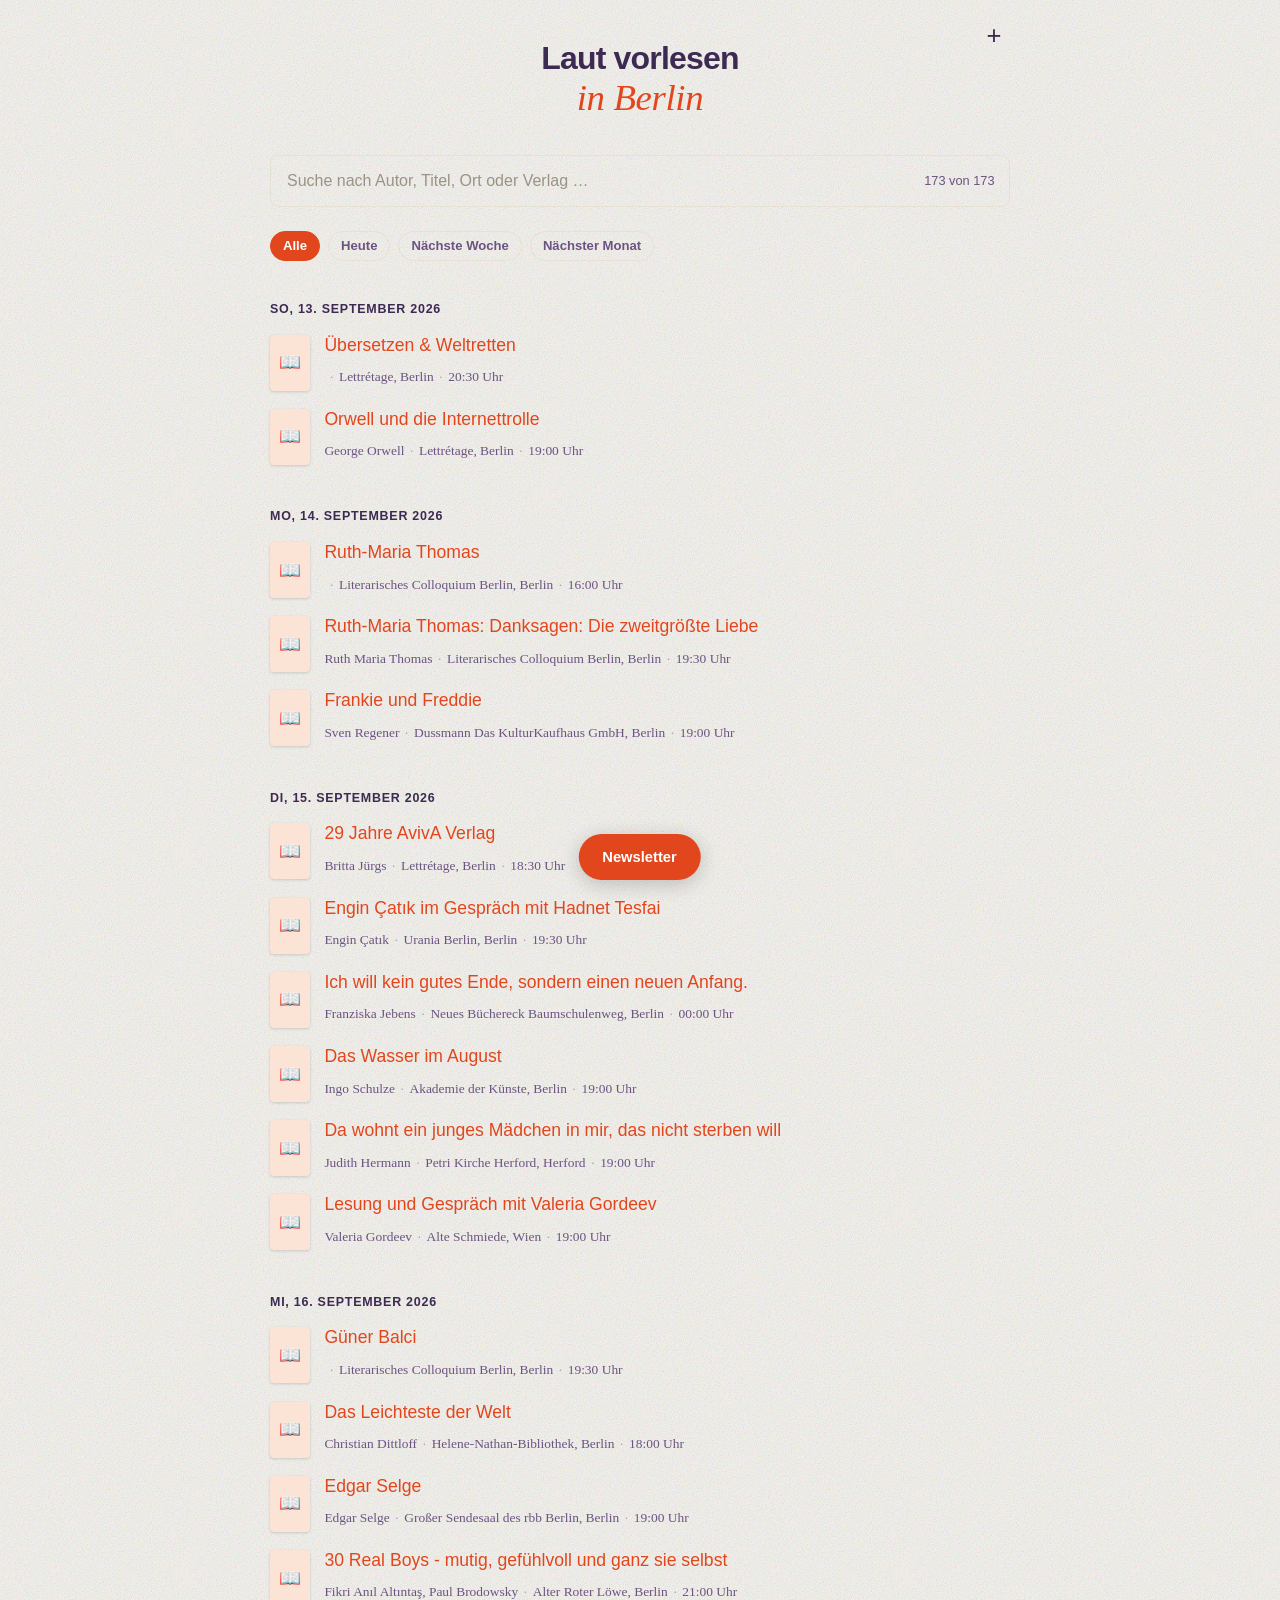
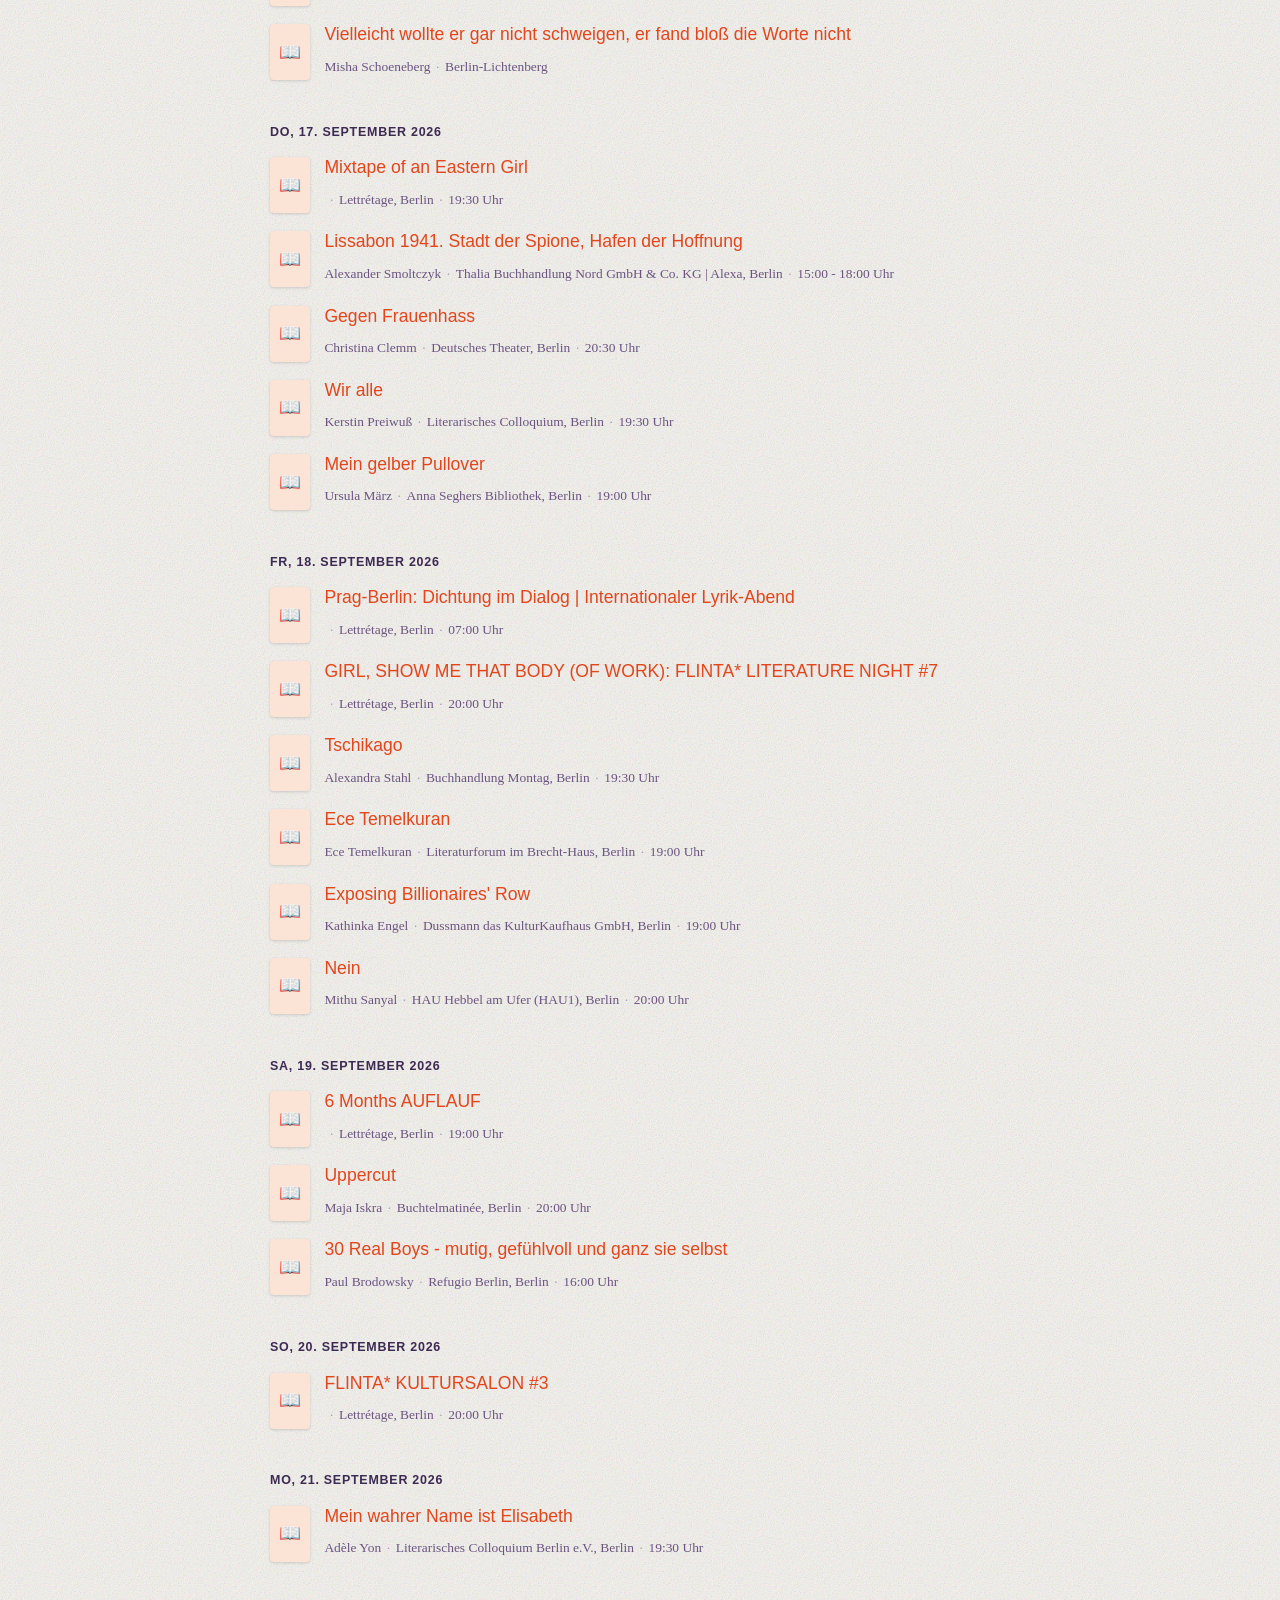
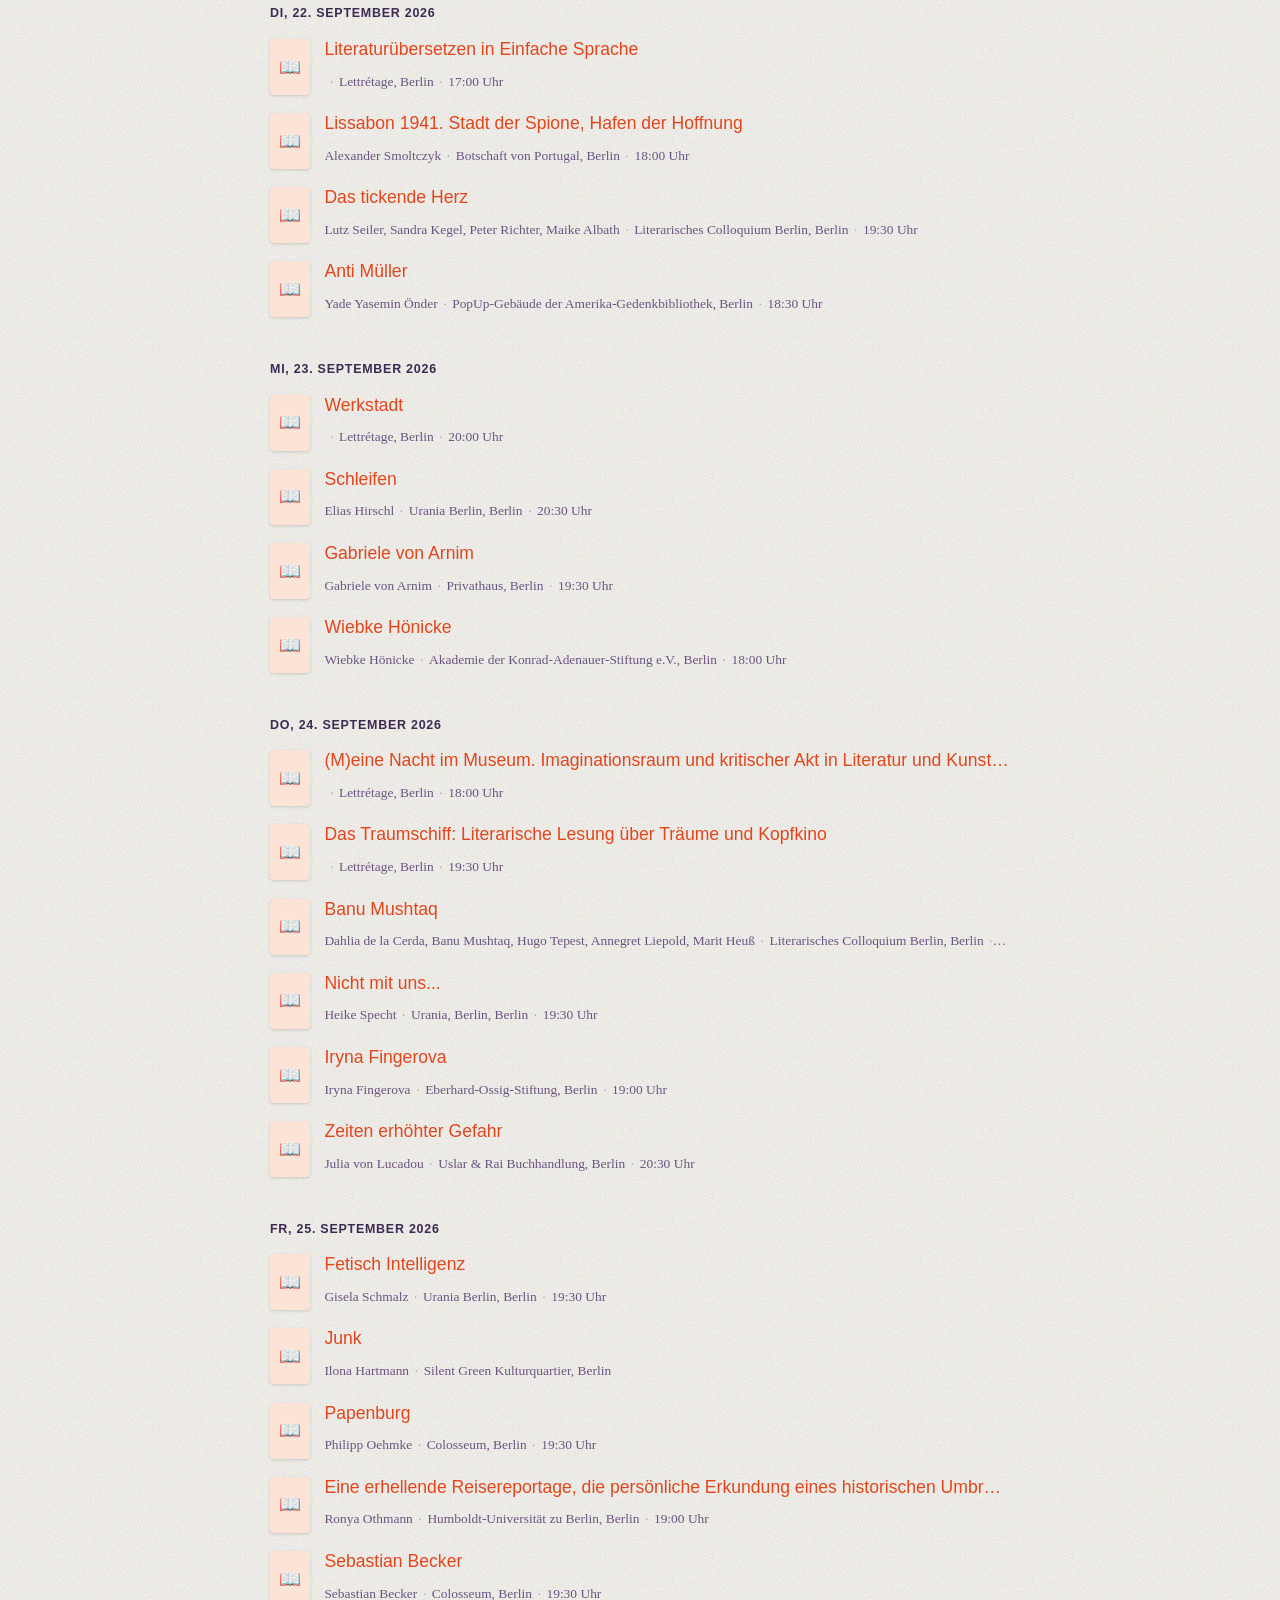
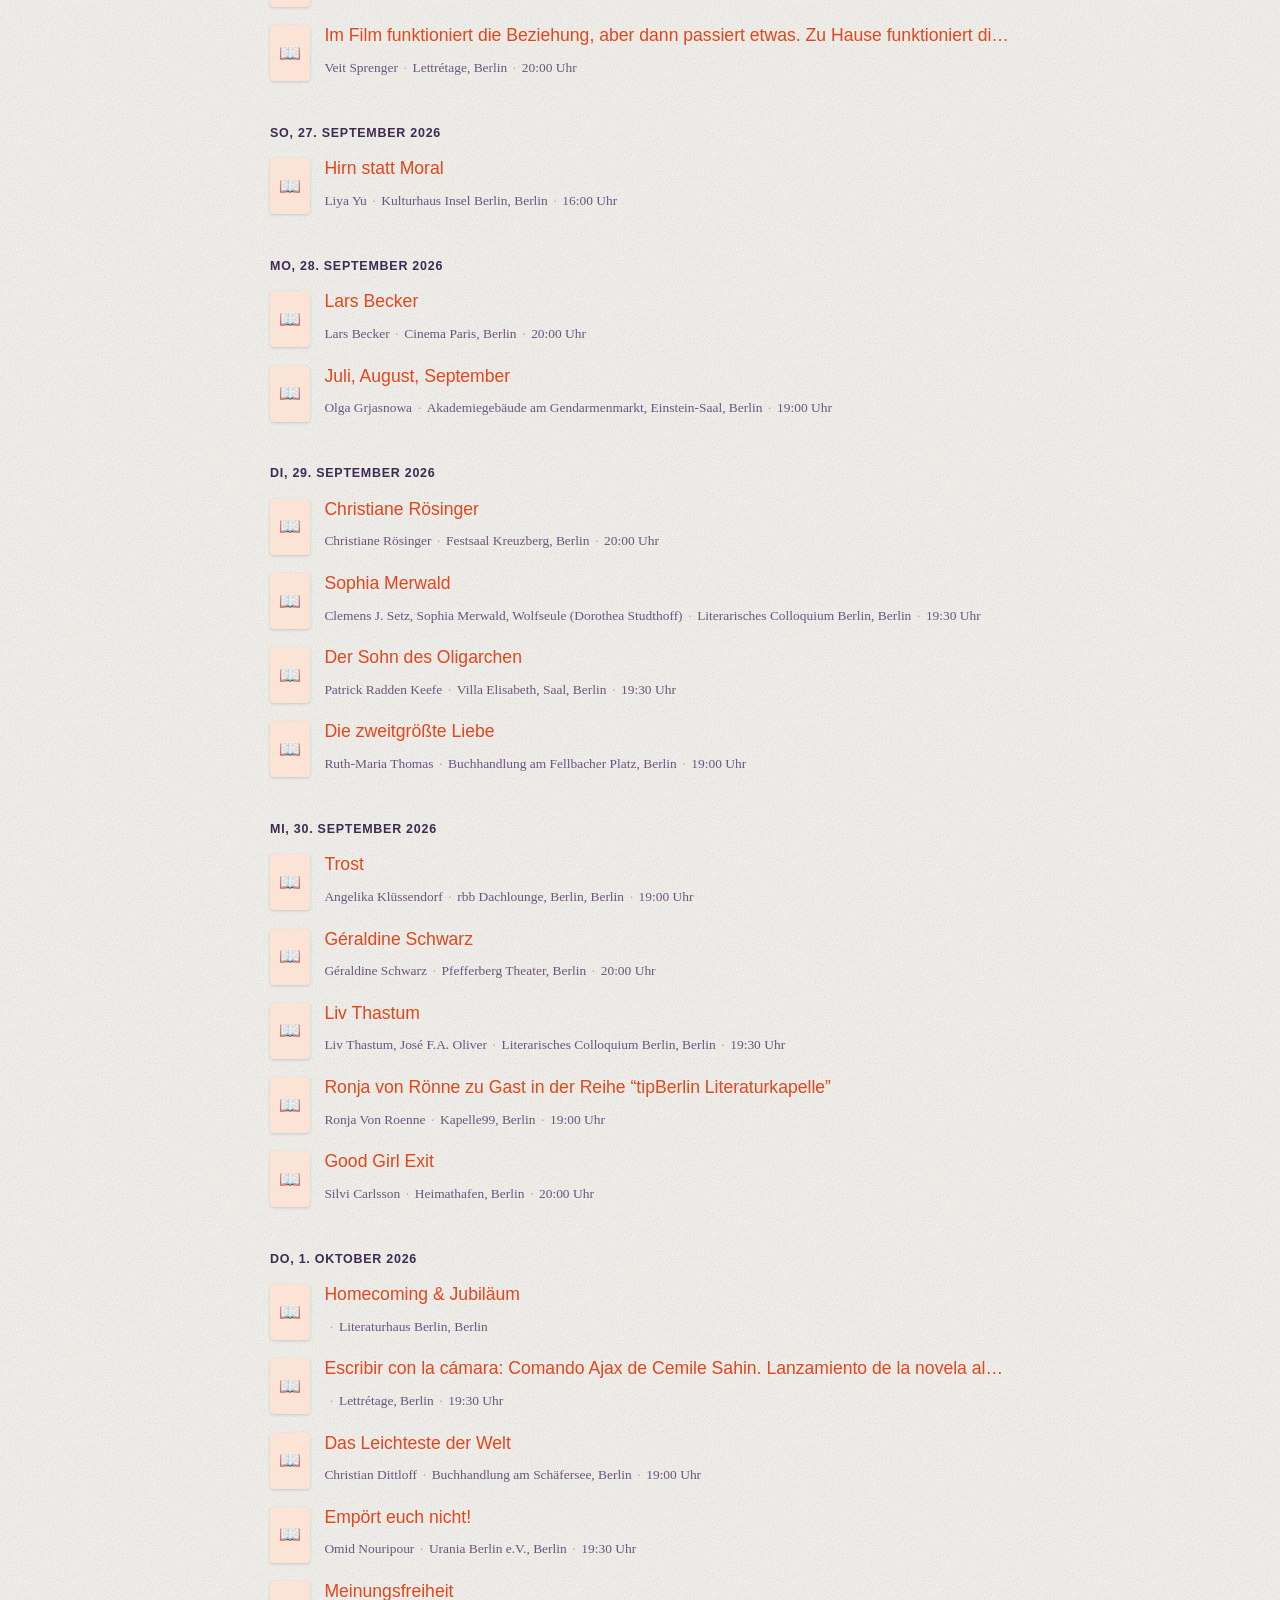
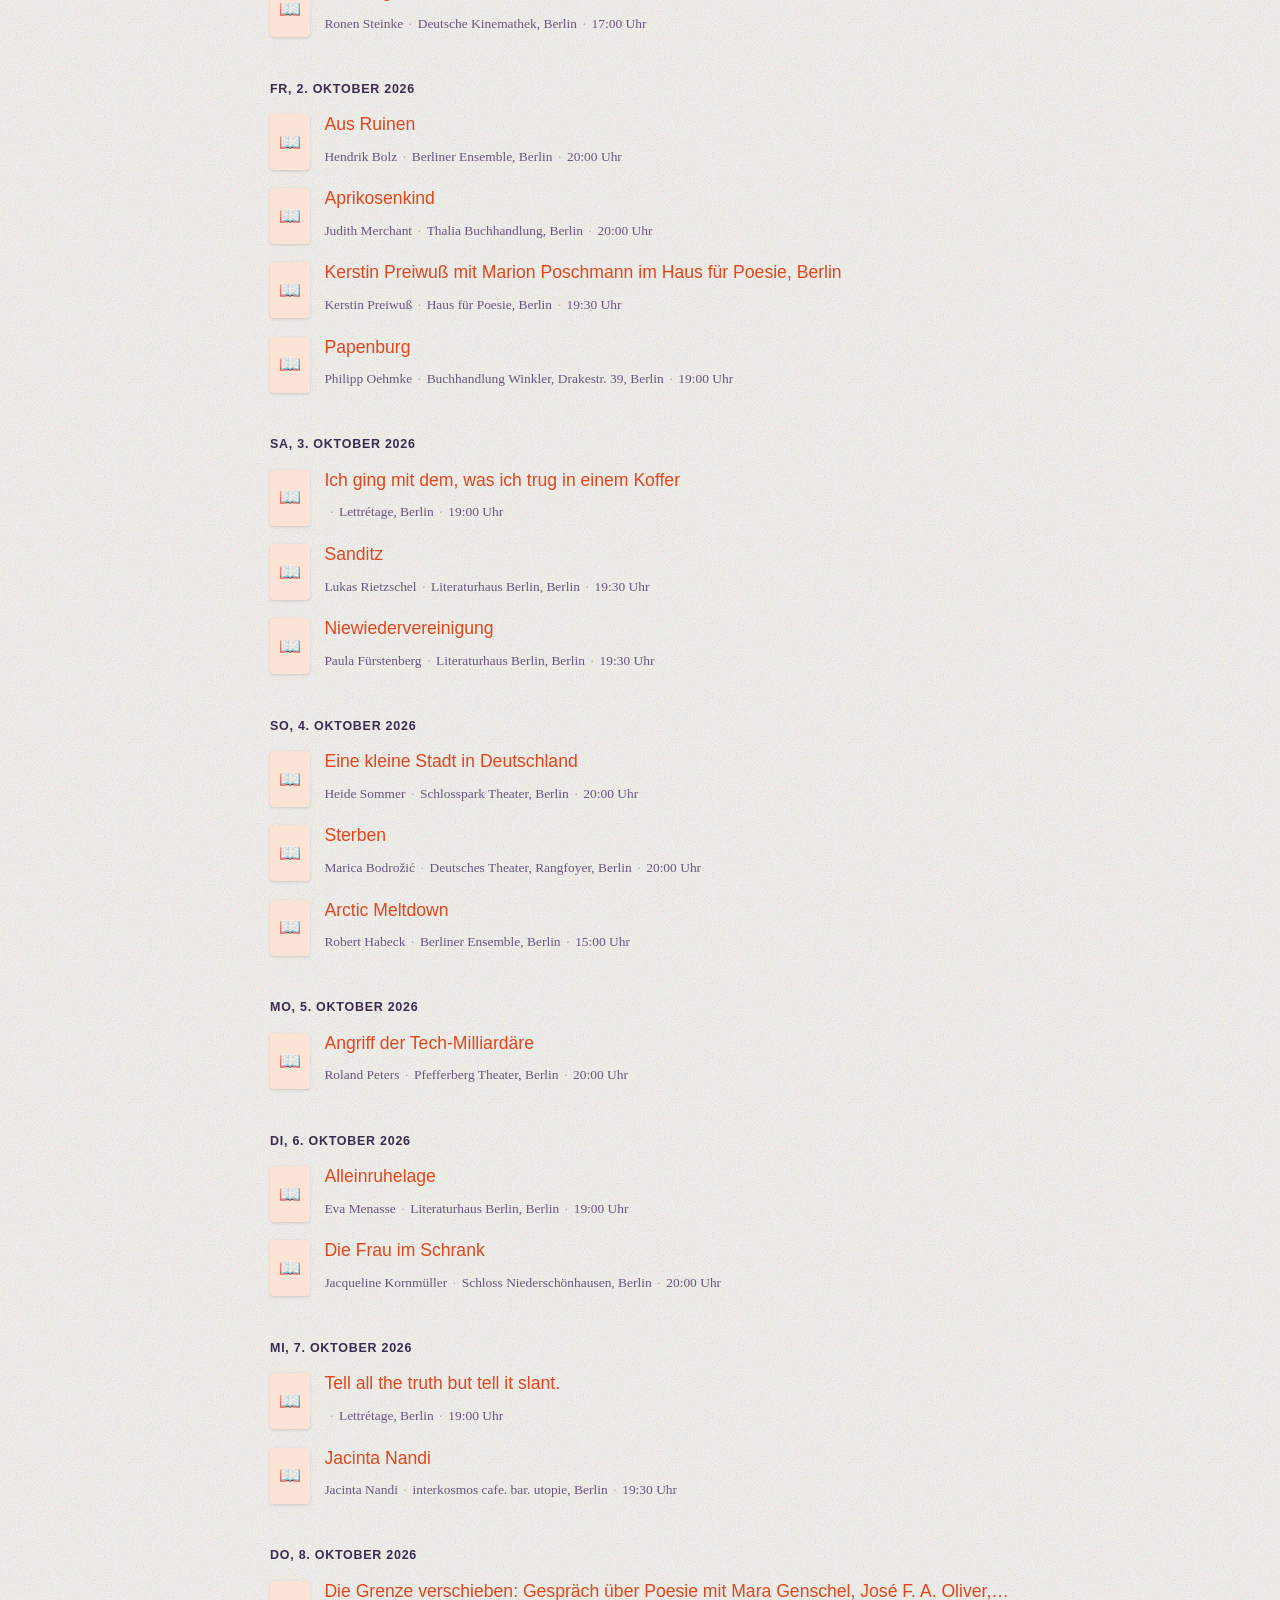
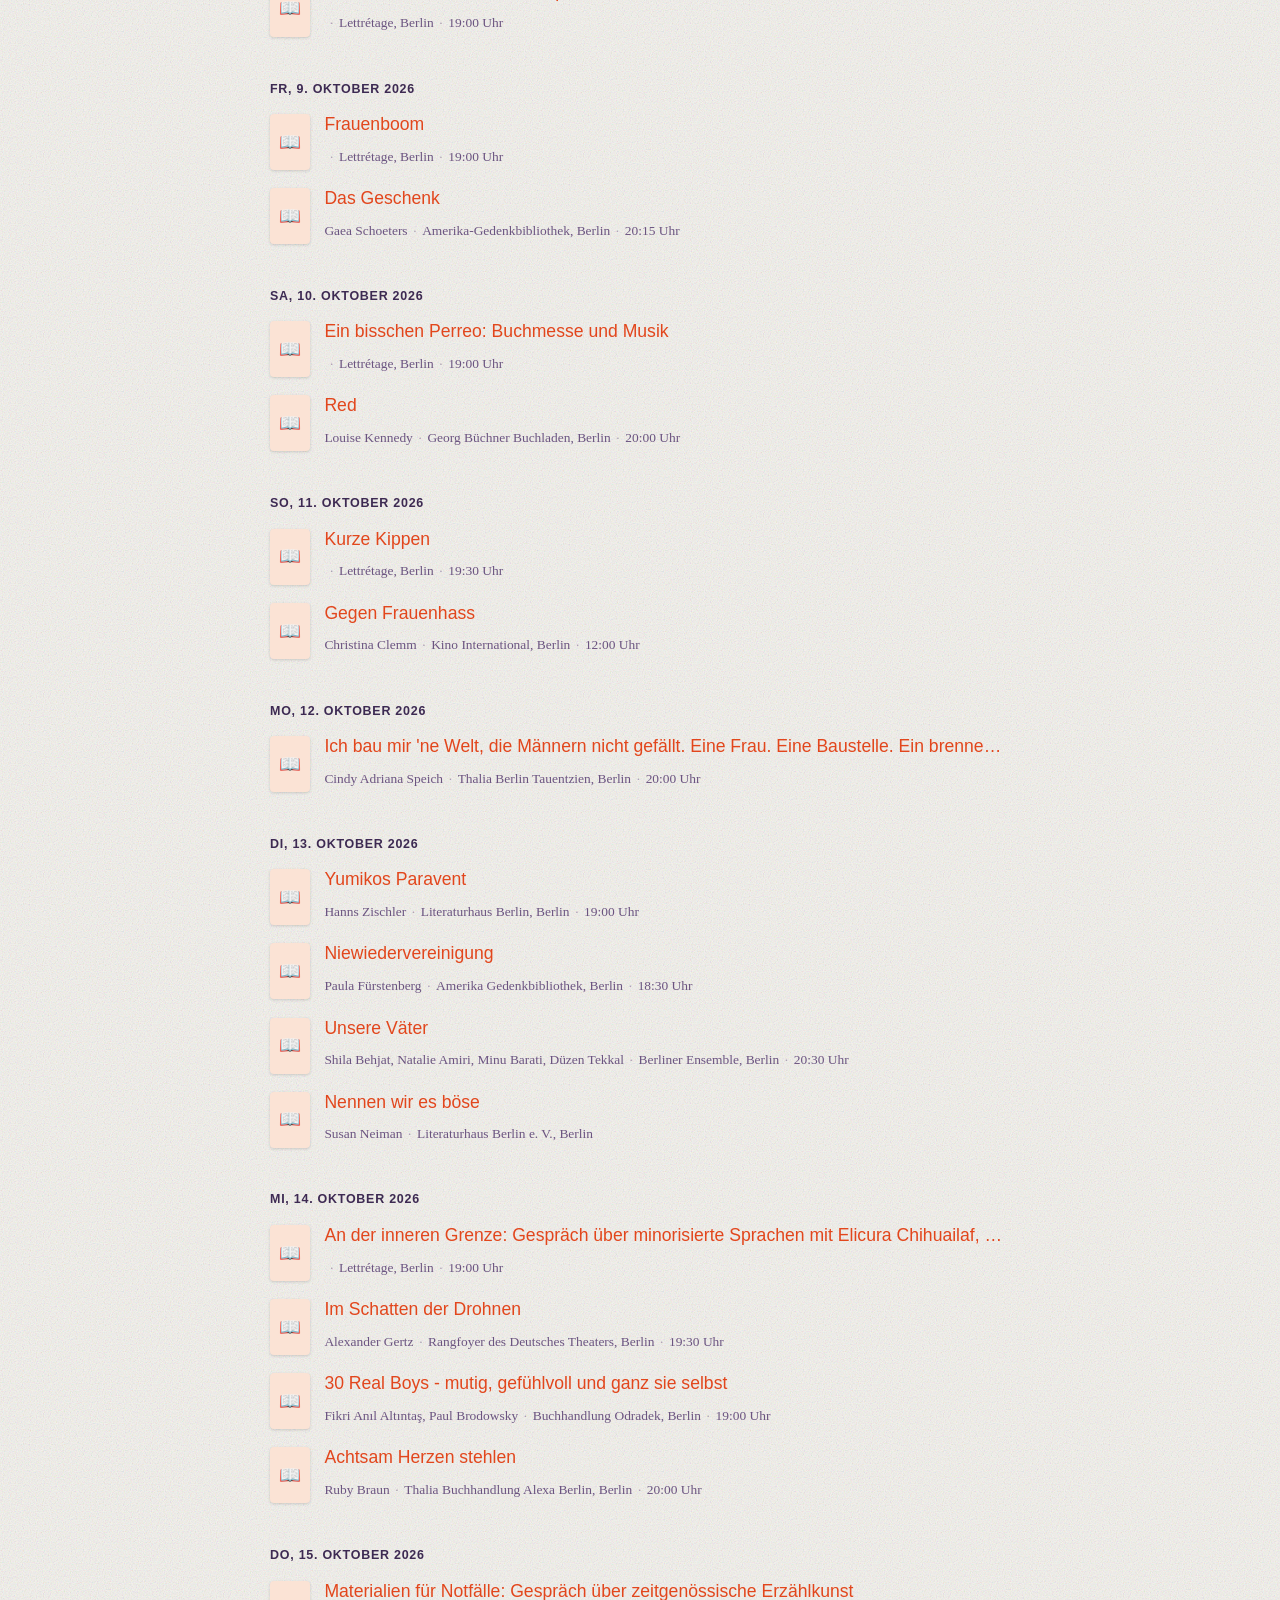
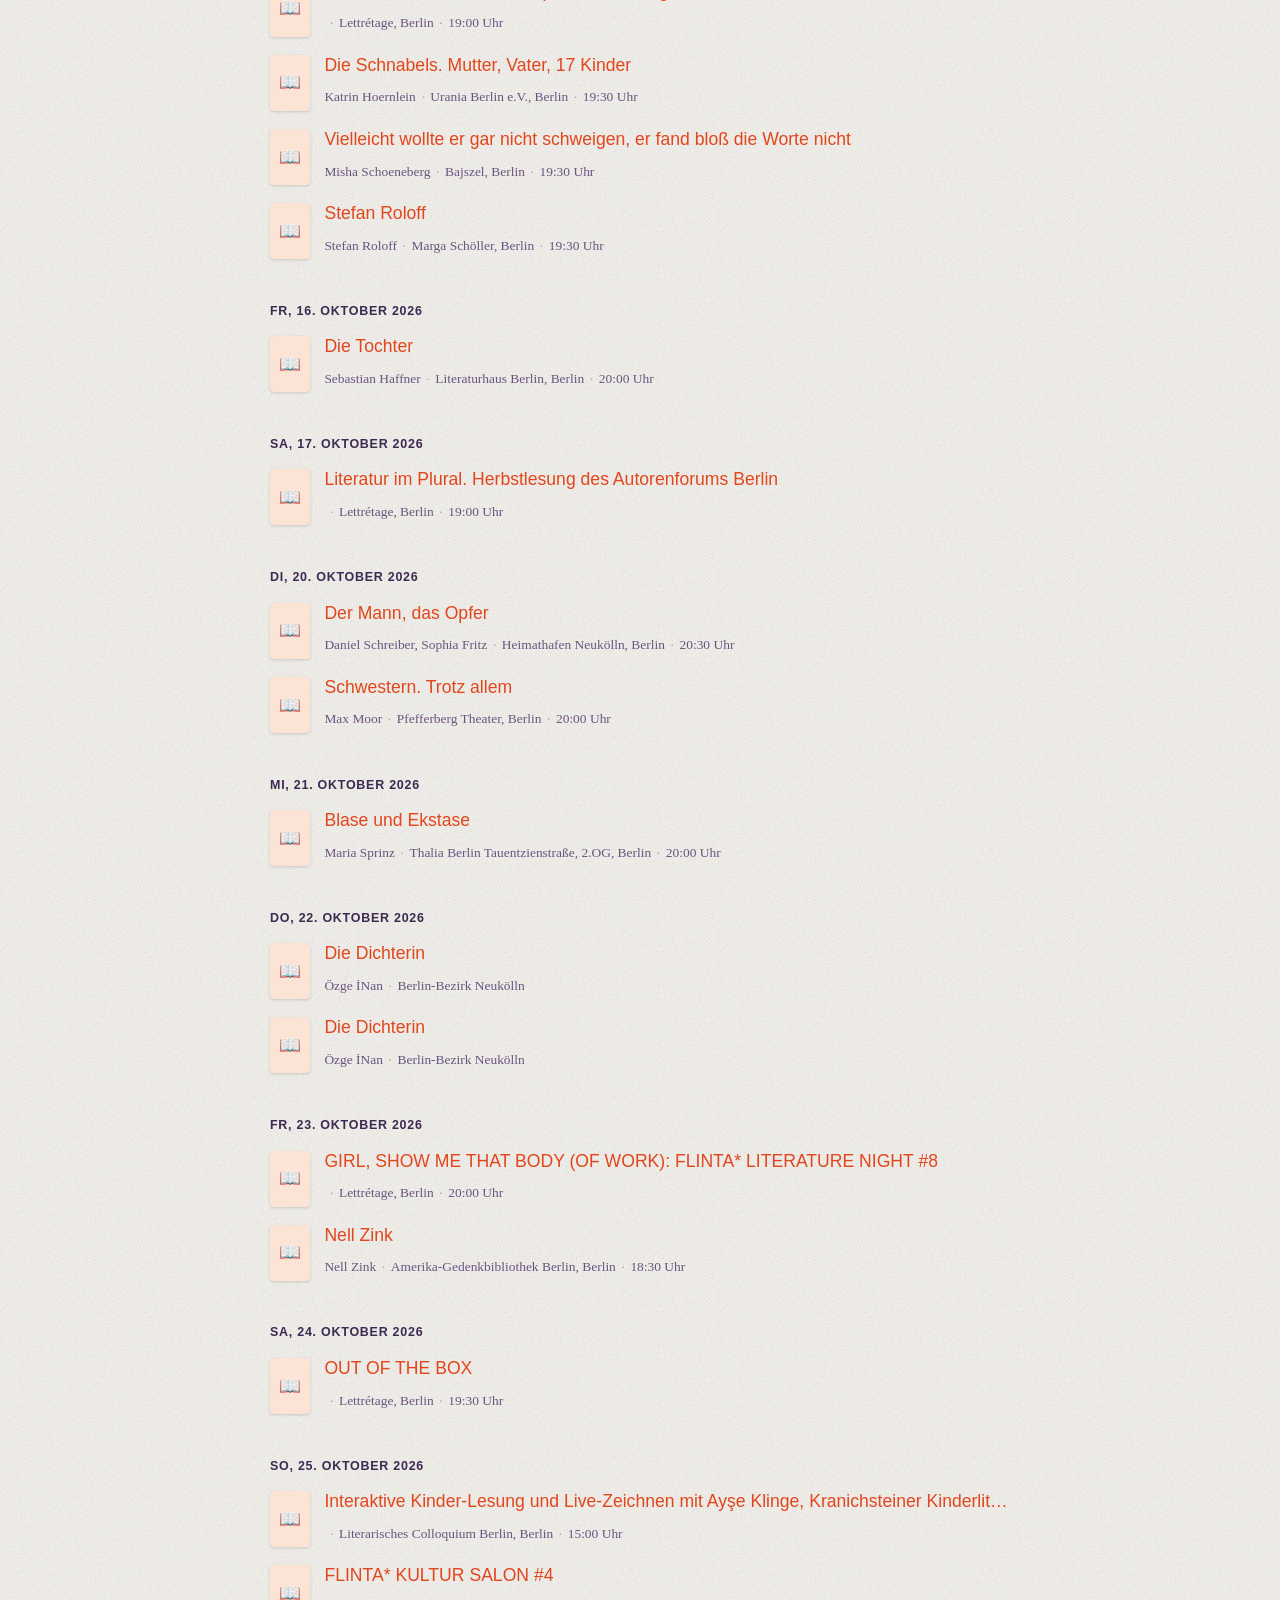
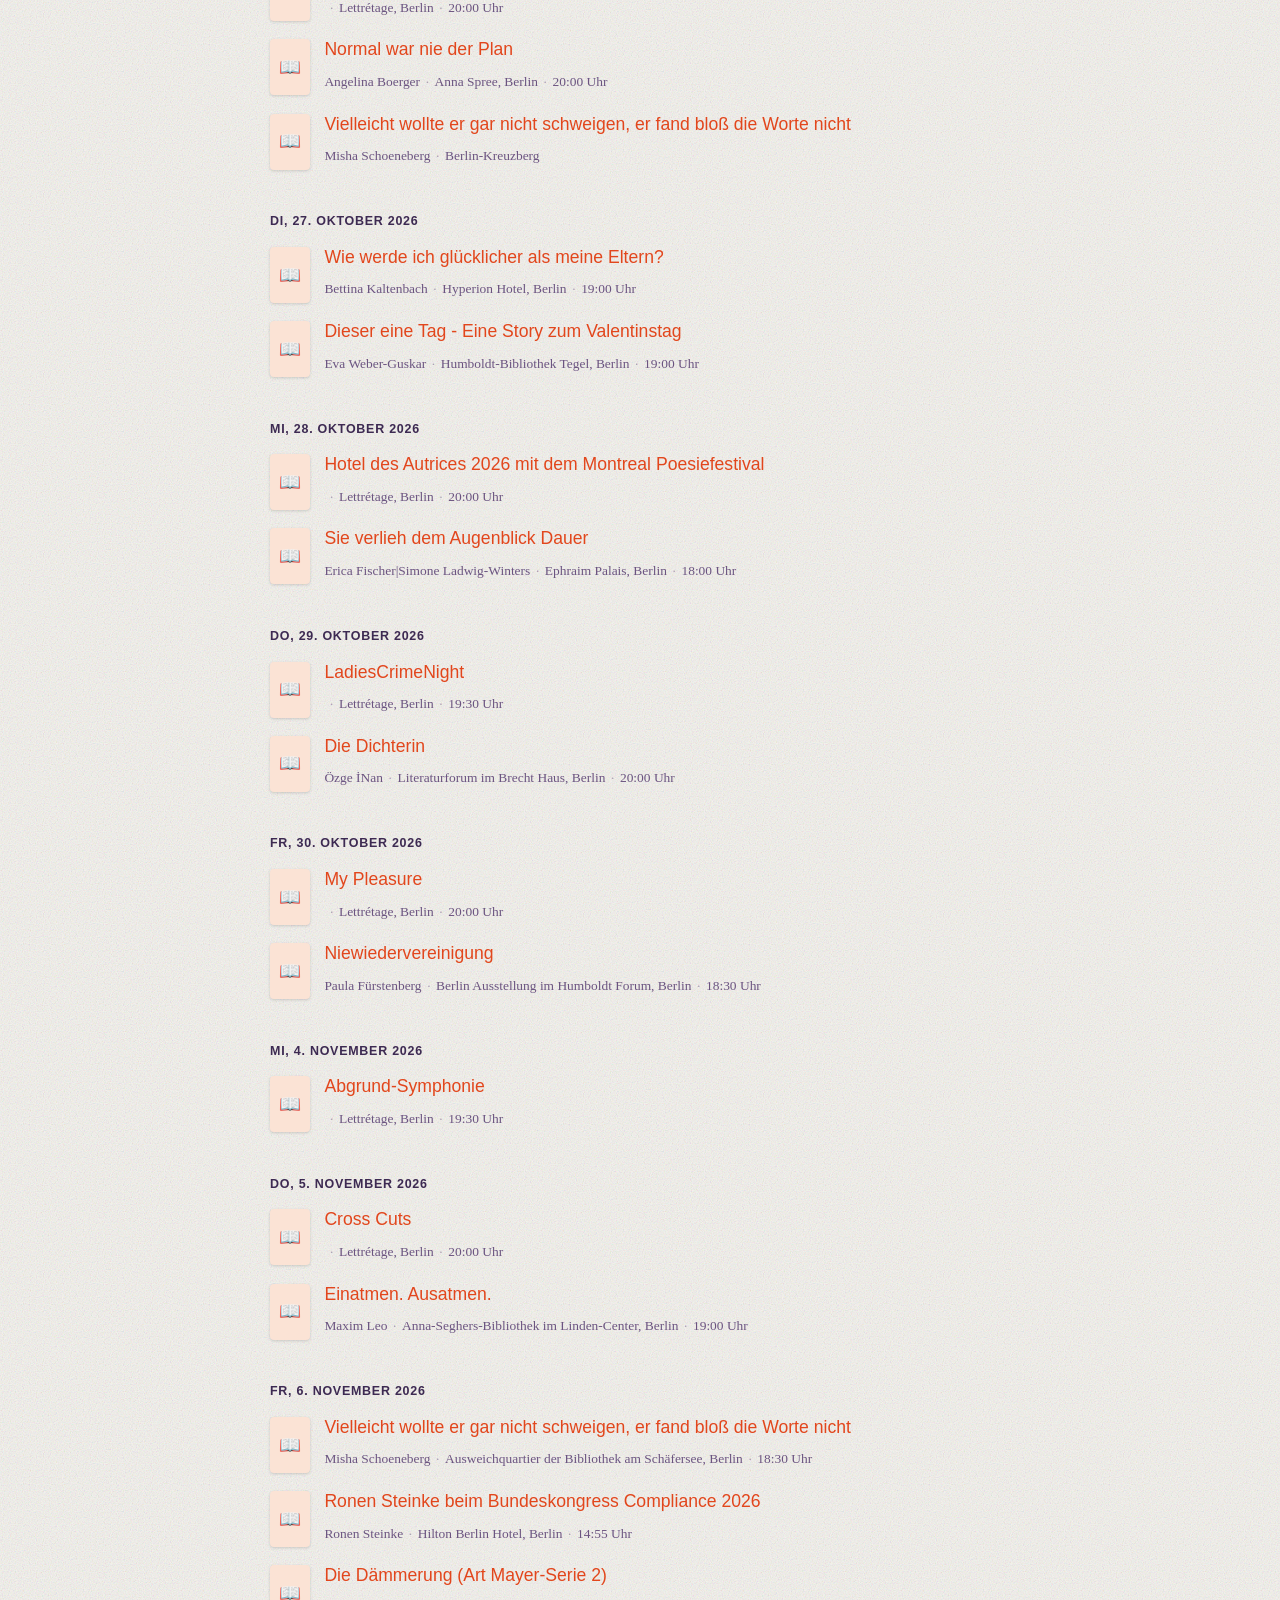
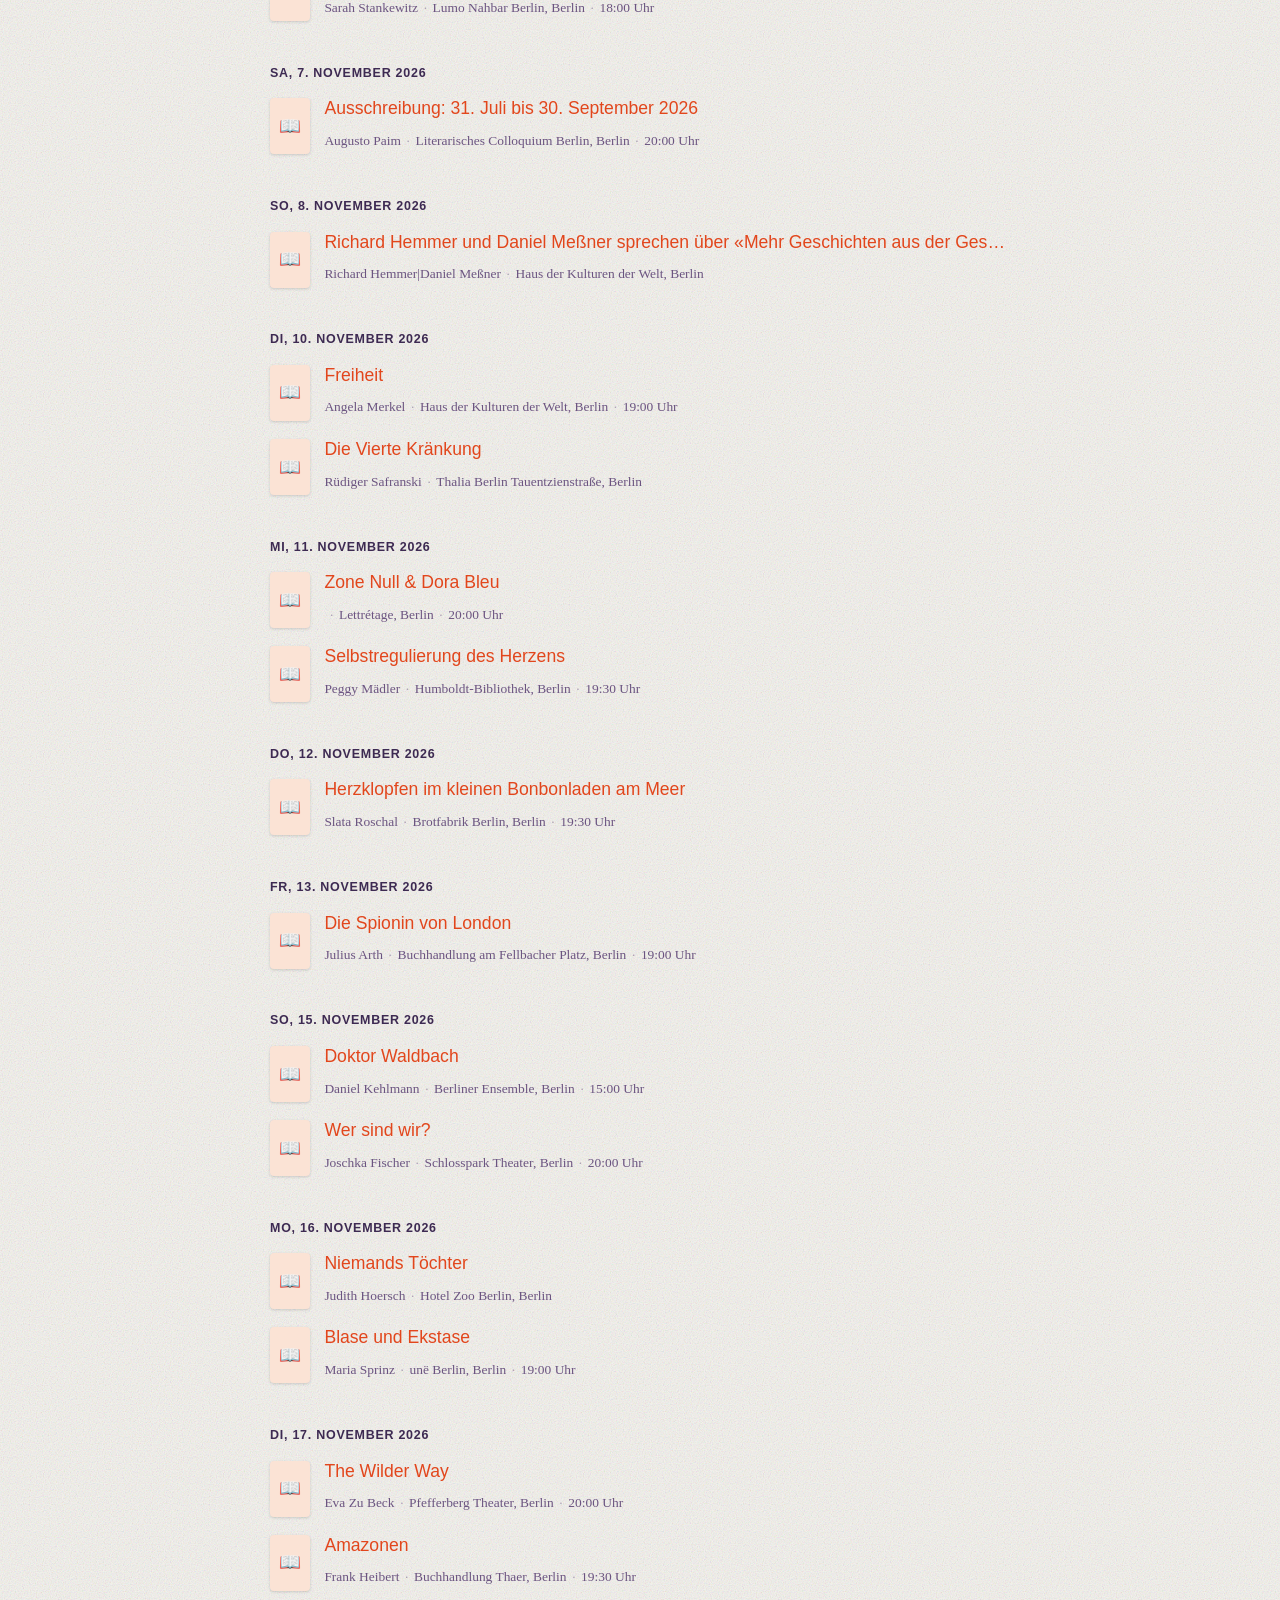
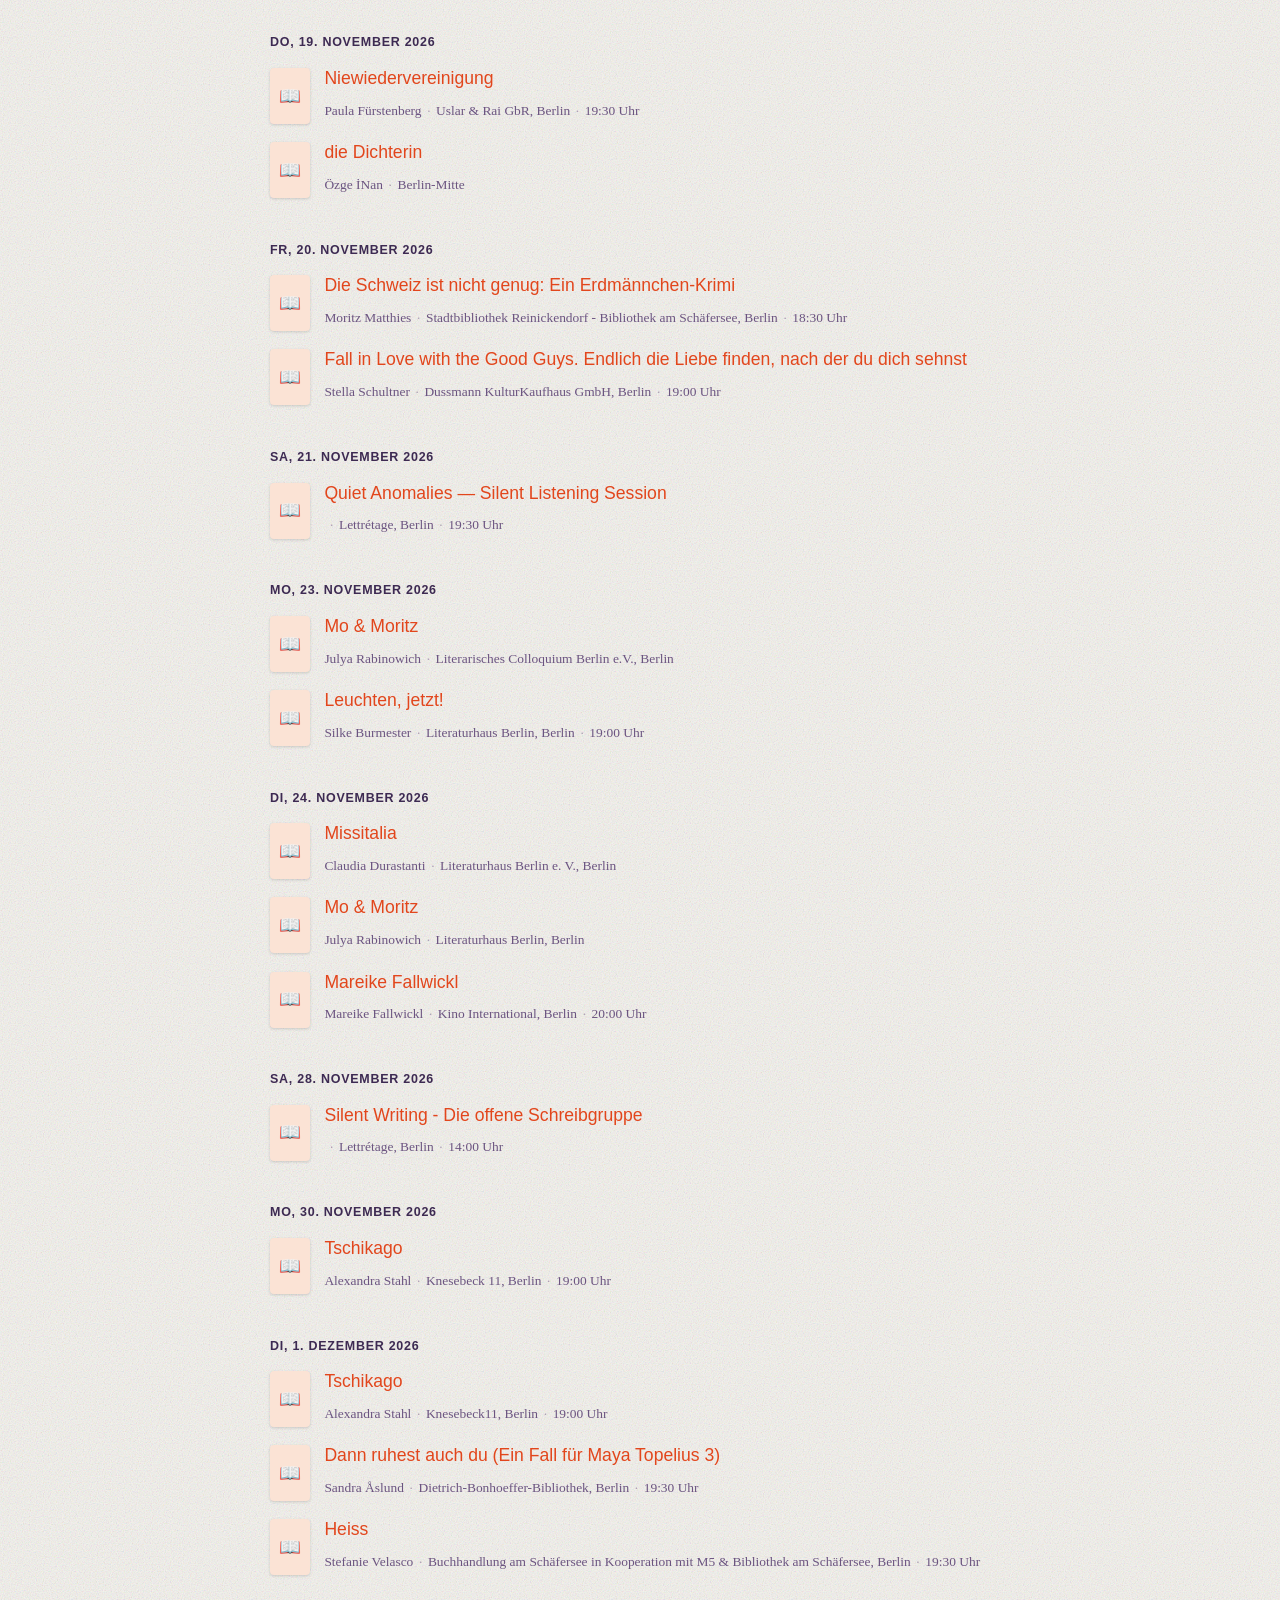
==== web/index.html @ e62b17f5 "Cap the detail view at 800px wide on desktop The full-screen event detail overlay used to stretch ed" ====
<!DOCTYPE html>
<html lang="de">
<head>
<meta charset="UTF-8">
<meta name="viewport" content="width=device-width, initial-scale=1.0">
<title>Lesungen in Berlin</title>
<link rel="stylesheet" href="style.css?v=29">
</head>
<body>
  <header class="site-header">
    <button id="suggest-btn" class="fab-add" title="Lesung vorschlagen" aria-label="Lesung vorschlagen">+</button>
    <h1><span class="title-sans">Laut vorlesen</span><span class="title-serif">in Berlin</span></h1>
  </header>

  <div class="controls-bar" id="controls-bar">
    <div class="search-bar">
      <input type="search" id="search" placeholder="Suche nach Autor, Titel, Ort oder Verlag …" autocomplete="off">
      <span id="result-count" class="result-count"></span>
    </div>
    <nav class="quick-filters" id="quick-filters">
      <a href="?when=all" data-when="all">Alle</a>
      <a href="?when=today" data-when="today">Heute</a>
      <a href="?when=week" data-when="week">Nächste Woche</a>
      <a href="?when=month" data-when="month">Nächster Monat</a>
    </nav>
  </div>

  <main>
    <div id="list" class="event-list"></div>
    <p id="empty-state" class="empty-state" hidden>Keine Veranstaltungen gefunden.</p>
  </main>

  <div id="overlay" class="overlay detail-overlay" hidden>
    <div class="detail-panel" role="dialog" aria-modal="true">
      <button id="close-detail" class="back-btn" aria-label="Zurück">←</button>
      <button id="share-detail" class="share-btn" aria-label="Teilen" title="Teilen">
        <svg viewBox="0 0 24 24" width="20" height="20" fill="none" stroke="currentColor" stroke-width="2" stroke-linecap="round" stroke-linejoin="round">
          <path d="M12 3v13" />
          <path d="M7 8l5-5 5 5" />
          <path d="M5 13v6a2 2 0 0 0 2 2h10a2 2 0 0 0 2-2v-6" />
        </svg>
      </button>
      <span id="share-feedback" class="share-feedback" role="status" aria-live="polite" hidden></span>
      <div id="detail-content"></div>
    </div>
  </div>

  <div id="suggest-overlay" class="overlay" hidden>
    <div class="detail-panel" role="dialog" aria-modal="true">
      <button id="close-suggest" class="close-btn" aria-label="Schließen">&times;</button>
      <h2>Lesung vorschlagen</h2>
      <p class="suggest-intro">
        Fehlt eine Lesung? Trag sie hier ein — wir prüfen deinen Vorschlag und
        nehmen ihn dann in die Liste auf. Kein Account nötig.
      </p>
      <form id="suggest-form">
        <label>Autor *<input type="text" name="author" required></label>
        <label>Buchtitel *<input type="text" name="book_title" required></label>
        <label>Veranstaltungsort *<input type="text" name="venue" required placeholder="z. B. Buchhandlung XY"></label>
        <label>Adresse<input type="text" name="address" placeholder="Straße, PLZ Berlin"></label>
        <div class="suggest-form-row">
          <label>Datum *<input type="date" name="date" required></label>
          <label>Uhrzeit<input type="time" name="time"></label>
        </div>
        <label>Link zur Veranstaltung<input type="url" name="url" placeholder="https://…"></label>
        <label>Anmerkungen<textarea name="notes" rows="3" placeholder="Verlag, Quelle, sonstige Hinweise …"></textarea></label>
        <button type="submit" class="detail-link suggest-submit">Vorschlag absenden →</button>
        <p id="suggest-status" class="suggest-status" hidden></p>
      </form>
    </div>
  </div>

  <!-- Floating pill that morphs in place into a small email-input tile,
       instead of opening a full modal like the suggest/detail overlays. -->
  <div class="newsletter-widget" id="newsletter-widget">
    <button type="button" id="newsletter-toggle" class="newsletter-toggle">Newsletter</button>
    <form id="newsletter-form" class="newsletter-form" hidden>
      <input type="hidden" name="_subject" value="Newsletter-Anmeldung">
      <input type="email" name="email" id="newsletter-email" class="newsletter-email" required placeholder="E-Mail-Adresse">
      <button type="submit" class="newsletter-submit" aria-label="Abonnieren">→</button>
      <button type="button" id="newsletter-close" class="newsletter-close" aria-label="Schließen">&times;</button>
    </form>
  </div>

  <script src="app.js?v=29"></script>
</body>
</html>
---- web/style.css ----
:root {
  --bg: #f6f4ef;
  --card-bg: #ffffff;
  --ink: #3d2a52;
  --ink-soft: #6b5480;
  --accent: #e2461c;
  --accent-dark: #b23414;
  --accent-soft: #fbe3d5;
  --border: #e7e0d4;
  --radius: 10px;
  --font-serif: "Iowan Old Style", Georgia, "Times New Roman", serif;
  --font-sans: -apple-system, BlinkMacSystemFont, "Segoe UI", Helvetica, Arial, sans-serif;
  /* Subtle paper-grain texture, reused wherever a page-level (rather than
     card-level) background is needed, so full-screen views match the body. */
  --grain: url("data:image/svg+xml,%3Csvg xmlns='http://www.w3.org/2000/svg' width='180' height='180'%3E%3Cfilter id='n'%3E%3CfeTurbulence type='fractalNoise' baseFrequency='0.85' numOctaves='2' stitchTiles='stitch'/%3E%3C/filter%3E%3Crect width='100%25' height='100%25' filter='url(%23n)' opacity='0.35'/%3E%3C/svg%3E");
  font-family: var(--font-serif);
}

* { box-sizing: border-box; }

body {
  margin: 0;
  background-color: var(--bg);
  background-image: var(--grain);
  color: var(--ink);
  font-family: var(--font-sans);
  line-height: 1.4;
}

.site-header {
  position: relative;
  padding: 2.5rem 20px 0.5rem;
  max-width: 780px;
  margin: 0 auto;
  text-align: center;
}

/* Sticky search + quick filters: slides out of view while scrolling down
   the list, and slides back in as soon as the user scrolls up even a
   little, without needing to scroll all the way back to the top. */
.controls-bar {
  position: sticky;
  top: 0;
  z-index: 30;
  max-width: 780px;
  margin: 0 auto;
  padding: max(0.5rem, env(safe-area-inset-top)) 20px 0.75rem;
  background-color: var(--bg);
  background-image: var(--grain);
  transition: transform 0.25s ease;
}

.controls-bar.controls-hidden {
  transform: translateY(-100%);
}

.site-header h1 {
  font-family: "Helvetica Neue", Helvetica, Arial, sans-serif;
  font-weight: 600;
  font-size: 2rem;
  margin: 0 0 0.25rem;
  letter-spacing: -0.025em;
  line-height: 1.15;
}

/* Mixed-type lockup, echoing a bold sans-serif statement paired with a
   lighter italic serif flourish underneath -- e.g. site title, "in Berlin". */
.site-header h1 .title-sans {
  display: block;
  font-family: "Helvetica Neue", Helvetica, Arial, sans-serif;
  font-weight: 700;
  color: var(--ink);
}

.site-header h1 .title-serif {
  display: block;
  font-family: var(--font-serif);
  font-style: italic;
  font-weight: 400;
  font-size: 1.15em;
  color: var(--accent);
  letter-spacing: -0.01em;
}

.subtitle {
  color: var(--ink-soft);
  margin: 0 0 1.5rem;
  font-size: 0.95rem;
}

.search-bar {
  display: flex;
  align-items: center;
  gap: 0.75rem;
  border: 1px solid var(--border);
  border-radius: 8px;
  padding: 0.9rem 0.9rem;
  margin: 1rem 0 1.5rem;
}

.search-bar input {
  flex: 1;
  min-width: 0;
  border: none;
  outline: none;
  font-size: 1rem;
  background: transparent;
  color: var(--ink);
  padding: 0.1rem;
}

.search-bar input::placeholder { color: #9b9385; }

.result-count {
  flex: 0 0 auto;
  font-size: 0.8rem;
  color: var(--ink-soft);
  white-space: nowrap;
}

.quick-filters {
  display: flex;
  gap: 0.5rem;
  margin: 0.9rem 0 0;
  overflow-x: auto;
  -webkit-overflow-scrolling: touch;
  scrollbar-width: none;
}
.quick-filters::-webkit-scrollbar { display: none; }

.quick-filters a {
  flex: 0 0 auto;
  font-size: 0.82rem;
  font-weight: 600;
  color: var(--ink-soft);
  text-decoration: none;
  padding: 0.3rem 0.75rem;
  border-radius: 999px;
  border: 1px solid var(--border);
}

.quick-filters a:hover { border-color: var(--accent); color: var(--accent); }

.quick-filters a.active {
  background: var(--accent);
  border-color: var(--accent);
  color: white;
}

@media (max-width: 640px) {
  .site-header h1 { font-size: 1.7rem; }
}

main {
  max-width: 780px;
  margin: 0 auto;
  padding: 20px 20px 3rem;
}

.event-list {
  display: flex;
  flex-direction: column;
  gap: 0.6rem;
}

.date-heading {
  font-size: 0.78rem;
  font-weight: 700;
  text-transform: uppercase;
  letter-spacing: 0.06em;
  color: var(--ink);
  margin: 1.6rem 0 0.4rem;
}

.date-heading:first-child { margin-top: 0.5rem; }

.event-card {
  display: flex;
  width: 100%;
  gap: 0.9rem;
  align-items: flex-start;
  background: none;
  border: none;
  border-radius: var(--radius);
  padding: 0;
  cursor: pointer;
  transition: transform 0.15s ease;
  text-align: left;
  font: inherit;
  color: inherit;
  -webkit-appearance: none;
  appearance: none;
}

.event-card:hover {
  transform: translateY(-1px);
}

.event-card .cover-thumb {
  flex: 0 0 auto;
  width: 40px;
  height: 56px;
  object-fit: cover;
  border-radius: 4px;
  background: var(--accent-soft);
  box-shadow: 0 1px 3px rgba(0,0,0,0.15);
}

.cover-thumb.placeholder {
  display: flex;
  align-items: center;
  justify-content: center;
  font-size: 1.1rem;
}

.event-main { flex: 1; min-width: 0; }

.event-title {
  font-family: var(--font-sans);
  font-weight: 400;
  font-size: 1.1rem;
  line-height: 1.15;
  margin: 0;
  color: var(--accent);
  white-space: nowrap;
  overflow: hidden;
  text-overflow: ellipsis;
}

.event-meta {
  font-family: var(--font-serif);
  font-size: 0.84rem;
  line-height: 1.3;
  color: var(--ink-soft);
  white-space: nowrap;
  overflow: hidden;
  text-overflow: ellipsis;
}

.event-meta .sep { margin: 0 0.35rem; opacity: 0.5; }

@media (max-width: 640px) {
  .event-title,
  .event-meta {
    white-space: normal;
    overflow: visible;
    text-overflow: clip;
  }
}

.publisher-tag {
  flex: 0 0 auto;
  font-size: 0.7rem;
  color: var(--accent);
  background: var(--accent-soft);
  padding: 0.2rem 0.55rem;
  border-radius: 999px;
  white-space: nowrap;
}

.empty-state {
  text-align: center;
  color: var(--ink-soft);
  padding: 3rem 1rem;
}

/* --- Detail overlay --- */

.overlay[hidden] {
  display: none;
}

.overlay {
  position: fixed;
  inset: 0;
  background: rgba(20, 17, 12, 0.45);
  display: flex;
  align-items: flex-start;
  justify-content: center;
  padding: 4vh 20px;
  overflow-y: auto;
  z-index: 50;
}

.detail-panel {
  background: var(--card-bg);
  border-radius: 14px;
  max-width: 640px;
  width: 100%;
  padding: 2rem;
  position: relative;
  box-shadow: 0 20px 60px rgba(0,0,0,0.25);
}

.close-btn {
  position: absolute;
  top: 0.9rem;
  right: 0.9rem;
  border: none;
  background: var(--accent-soft);
  color: var(--ink);
  width: 32px;
  height: 32px;
  border-radius: 50%;
  font-size: 1.3rem;
  line-height: 1;
  cursor: pointer;
}
.close-btn:hover { background: #e6d3c4; }

/* --- Full-screen event detail (not a centered modal) -- back arrow top
   left is the standard mobile "drill-in" pattern, and leaves room for
   swipe-up-for-next-event without a dialog box getting in the way. --- */

.detail-overlay {
  background-color: var(--bg);
  background-image: var(--grain);
  padding: 0;
}

.detail-overlay .detail-panel {
  background: transparent;
  max-width: 800px;
  width: 100%;
  margin: 0 auto;
  min-height: 100%;
  border-radius: 0;
  box-shadow: none;
  padding: 4.5rem 20px 3rem;
}

/* Transition lives on #detail-content, a sibling of .back-btn, not an
   ancestor of it -- transforming an ancestor of a position:fixed element
   would reset that element's containing block and make it jump. */
.detail-overlay #detail-content {
  transition: opacity 0.18s ease, transform 0.18s ease;
}

.detail-overlay #detail-content.detail-leaving {
  opacity: 0;
  transform: translateY(-16px);
}

.back-btn {
  position: fixed;
  top: max(16px, env(safe-area-inset-top));
  left: max(16px, calc((100vw - 800px) / 2 + 16px));
  border: none;
  background: none;
  color: var(--ink);
  width: 36px;
  height: 36px;
  font-size: 1.5rem;
  line-height: 1;
  cursor: pointer;
  z-index: 2;
  transition: color 0.15s ease;
}
.back-btn:hover { color: var(--accent); }

.share-btn {
  position: fixed;
  top: max(16px, env(safe-area-inset-top));
  right: max(16px, calc((100vw - 800px) / 2 + 16px));
  display: flex;
  align-items: center;
  justify-content: center;
  border: none;
  background: none;
  color: var(--ink);
  width: 36px;
  height: 36px;
  cursor: pointer;
  z-index: 2;
  transition: color 0.15s ease;
}
.share-btn:hover { color: var(--accent); }

.share-feedback {
  position: fixed;
  top: max(58px, calc(env(safe-area-inset-top) + 42px));
  right: max(16px, calc((100vw - 800px) / 2 + 16px));
  z-index: 2;
  background: var(--ink);
  color: var(--bg);
  font-size: 0.78rem;
  font-family: var(--font-sans);
  padding: 0.3rem 0.7rem;
  border-radius: 999px;
  white-space: nowrap;
}

.detail-header {
  display: flex;
  gap: 1.25rem;
  margin-bottom: 1.25rem;
}

.detail-cover-wrap {
  flex: 0 0 auto;
  width: 110px;
}

.detail-cover {
  width: 110px;
  height: 156px;
  object-fit: cover;
  border-radius: 6px;
  background: var(--accent-soft);
  box-shadow: 0 3px 10px rgba(0,0,0,0.2);
}

.detail-cover-credit {
  margin: 0.35rem 0 0;
  font-size: 0.7rem;
  line-height: 1.3;
  color: var(--ink-soft);
  text-align: center;
}

.detail-cover.placeholder {
  display: flex;
  align-items: center;
  justify-content: center;
  font-size: 2.4rem;
}

.detail-heading h2 {
  margin: 0 0 0.35rem;
  font-family: var(--font-sans);
  font-weight: 300;
  font-size: 1.75rem;
  line-height: 1.2;
  color: var(--accent);
}

.detail-heading .detail-author {
  font-size: 1rem;
  color: var(--ink-soft);
  margin: 0 0 0.5rem;
}

.detail-heading .publisher-tag { margin-top: 0.3rem; display: inline-block; }

.detail-facts {
  display: grid;
  grid-template-columns: auto 1fr;
  gap: 0.4rem 0.9rem;
  font-size: 0.92rem;
  margin: 1rem 0;
  padding: 1rem 0;
  border-top: 1px solid var(--border);
  border-bottom: 1px solid var(--border);
}

.detail-facts dt { color: var(--ink-soft); }
.detail-facts dd { margin: 0; }
.detail-facts a { color: var(--accent); }

.detail-description {
  font-family: var(--font-serif);
  font-size: 0.95rem;
  line-height: 1.6;
  color: var(--ink);
  white-space: pre-line;
  margin: 1rem 0;
}
.detail-description a { color: var(--accent); }

.detail-link {
  display: inline-block;
  margin-top: 0.5rem;
  padding: 0.6rem 1.1rem;
  background: var(--accent);
  color: white;
  text-decoration: none;
  border-radius: 999px;
  font-size: 0.9rem;
  font-weight: 600;
}
.detail-link:hover { background: var(--accent-dark); }

.site-footer {
  text-align: center;
  color: var(--ink-soft);
  font-size: 0.8rem;
  padding: 1.5rem;
}

/* --- Suggest-a-reading FAB + form --- */

.fab-add {
  position: absolute;
  top: 20px;
  right: 20px;
  width: 32px;
  height: 32px;
  border-radius: 50%;
  border: none;
  background: none;
  color: var(--ink);
  font-size: 1.6rem;
  font-weight: 300;
  line-height: 1;
  cursor: pointer;
  z-index: 2;
  transition: color 0.15s ease, transform 0.15s ease;
}
.fab-add:hover { color: var(--accent); transform: scale(1.1); }

/* --- Floating newsletter widget: a pill that morphs in place into a small
   input tile, staying anchored at the bottom instead of opening a modal. --- */

.newsletter-widget {
  position: fixed;
  left: 50%;
  bottom: max(20px, env(safe-area-inset-bottom));
  transform: translateX(-50%);
  z-index: 45;
  display: flex;
  align-items: center;
  background: var(--accent);
  color: white;
  border-radius: 999px;
  box-shadow: 0 4px 20px rgba(0,0,0,0.2);
  overflow: hidden;
  transition: width 0.3s ease, border-radius 0.3s ease, background-color 0.3s ease;
}

.newsletter-widget.is-open {
  background: var(--card-bg);
  color: var(--ink);
  border-radius: 20px;
}

.newsletter-toggle {
  flex: 1;
  border: none;
  background: none;
  color: inherit;
  font: inherit;
  font-weight: 600;
  font-size: 0.92rem;
  padding: 0.8rem 1.5rem;
  white-space: nowrap;
  cursor: pointer;
}

.newsletter-form {
  display: flex;
  align-items: center;
  gap: 0.4rem;
  width: 100%;
  padding: 0.5rem 0.5rem 0.5rem 1rem;
}
.newsletter-form[hidden] { display: none; }

.newsletter-email {
  flex: 1;
  min-width: 0;
  border: none;
  outline: none;
  background: none;
  font: inherit;
  font-size: 0.92rem;
  color: var(--ink);
}
.newsletter-email::placeholder { color: var(--ink-soft); }

.newsletter-submit,
.newsletter-close {
  flex: 0 0 auto;
  width: 32px;
  height: 32px;
  display: flex;
  align-items: center;
  justify-content: center;
  border: none;
  border-radius: 50%;
  background: none;
  color: var(--ink-soft);
  font-size: 1rem;
  line-height: 1;
  cursor: pointer;
  transition: color 0.15s ease, background-color 0.15s ease;
}
.newsletter-submit {
  background: var(--accent);
  color: white;
  font-size: 1.2rem;
}
.newsletter-submit:hover { background: var(--accent-dark); }
.newsletter-close:hover { color: var(--accent); }

.suggest-intro {
  font-size: 0.9rem;
  color: var(--ink-soft);
  line-height: 1.5;
  margin: 0.25rem 0 1.25rem;
}
.suggest-intro a { color: var(--accent); }

#suggest-form,
#event-form {
  display: flex;
  flex-direction: column;
  gap: 0.9rem;
}

#suggest-form label,
#event-form label {
  display: flex;
  flex-direction: column;
  gap: 0.3rem;
  font-size: 0.85rem;
  color: var(--ink-soft);
  font-weight: 600;
}

#suggest-form input,
#suggest-form textarea,
#event-form input,
#event-form textarea {
  font: inherit;
  font-weight: 400;
  color: var(--ink);
  border: 1px solid var(--border);
  border-radius: 6px;
  padding: 0.55rem 0.7rem;
  background: var(--bg);
}

#suggest-form input:focus,
#suggest-form textarea:focus,
#event-form input:focus,
#event-form textarea:focus {
  outline: 2px solid var(--accent);
  outline-offset: 1px;
}

#suggest-form textarea { resize: vertical; }

.suggest-form-row {
  display: flex;
  gap: 0.9rem;
}
.suggest-form-row label { flex: 1; }

.suggest-submit {
  border: none;
  cursor: pointer;
  align-self: flex-start;
  margin-top: 0.25rem;
}
.suggest-submit:disabled { opacity: 0.6; cursor: default; }

.suggest-status {
  font-size: 0.85rem;
  margin: 0.5rem 0 0;
}
.suggest-status--ok { color: #2d7a3e; }
.suggest-status--error { color: var(--accent); }

@media (max-width: 480px) {
  .detail-header { flex-direction: column; }
  .detail-cover-wrap { width: 100%; }
  .detail-cover { width: 100%; height: 200px; }
  .detail-panel { padding: 20px; }
  .suggest-form-row { flex-direction: column; }
}
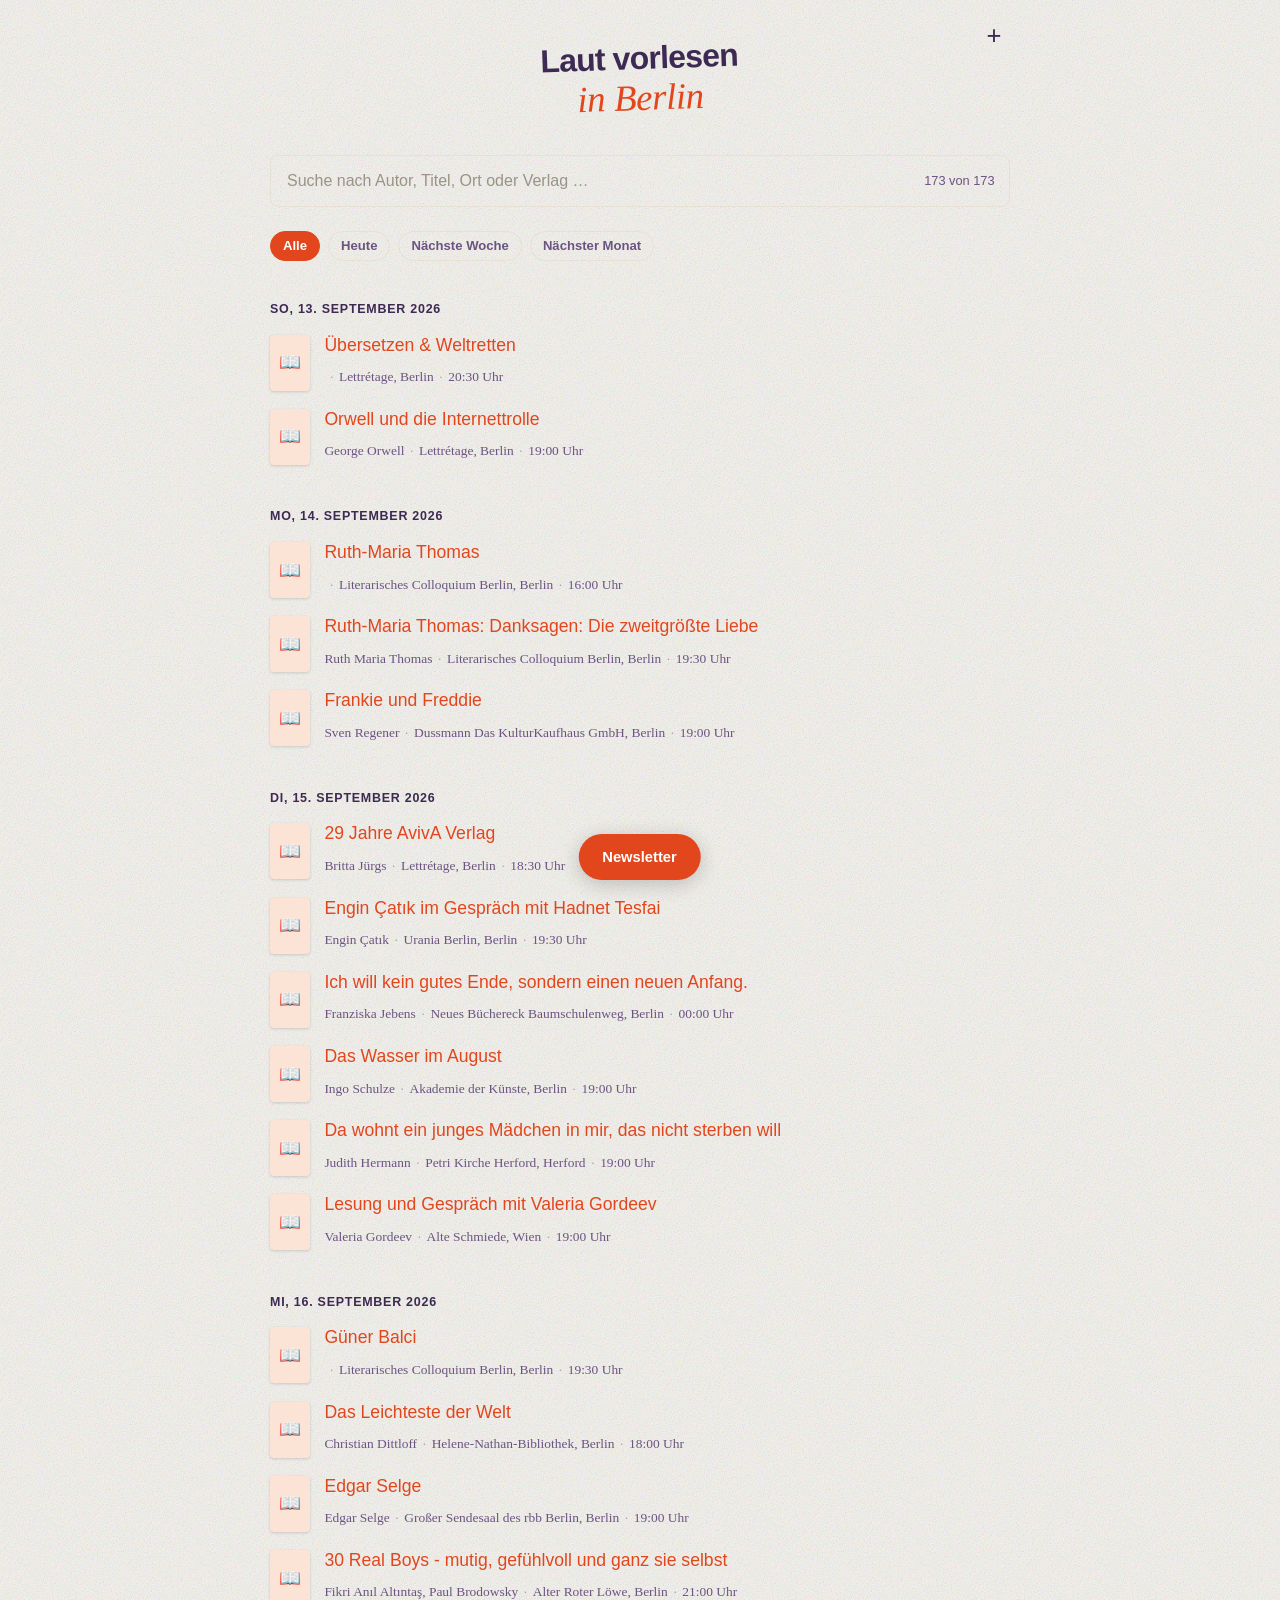
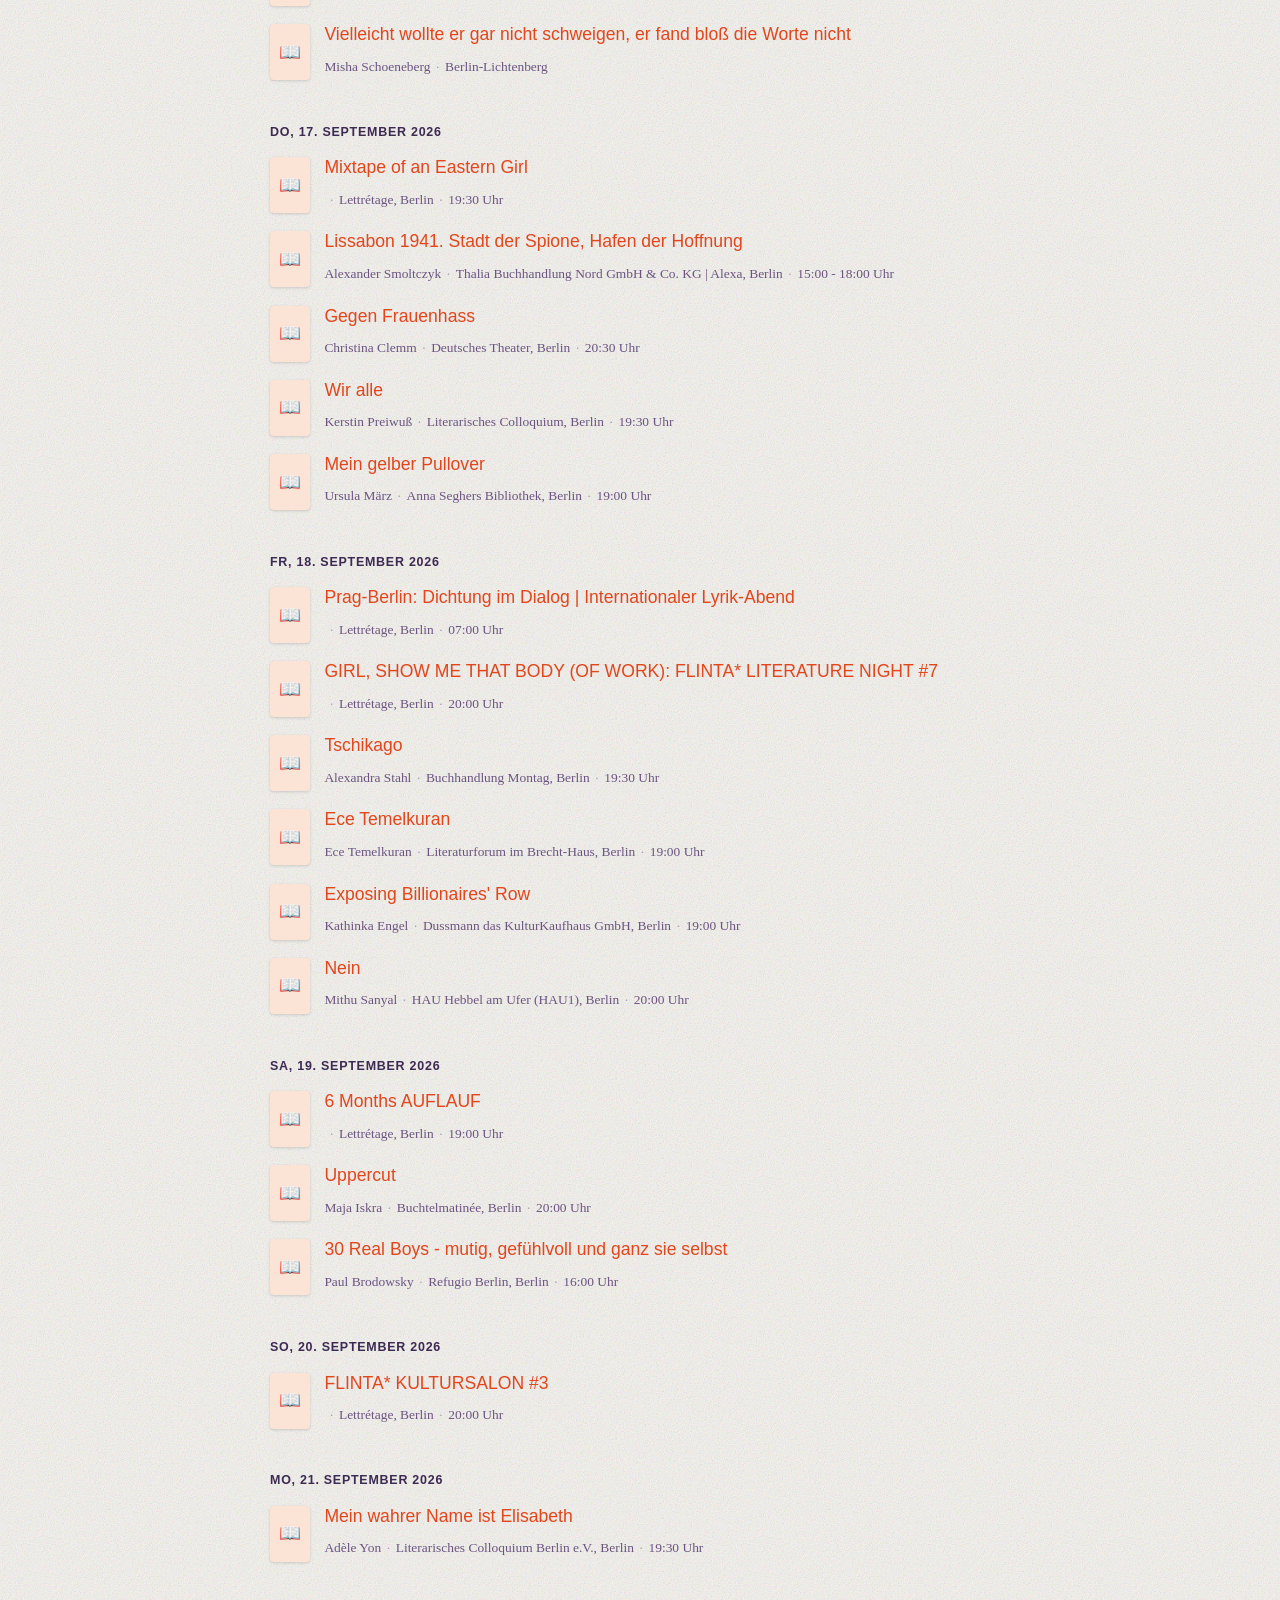
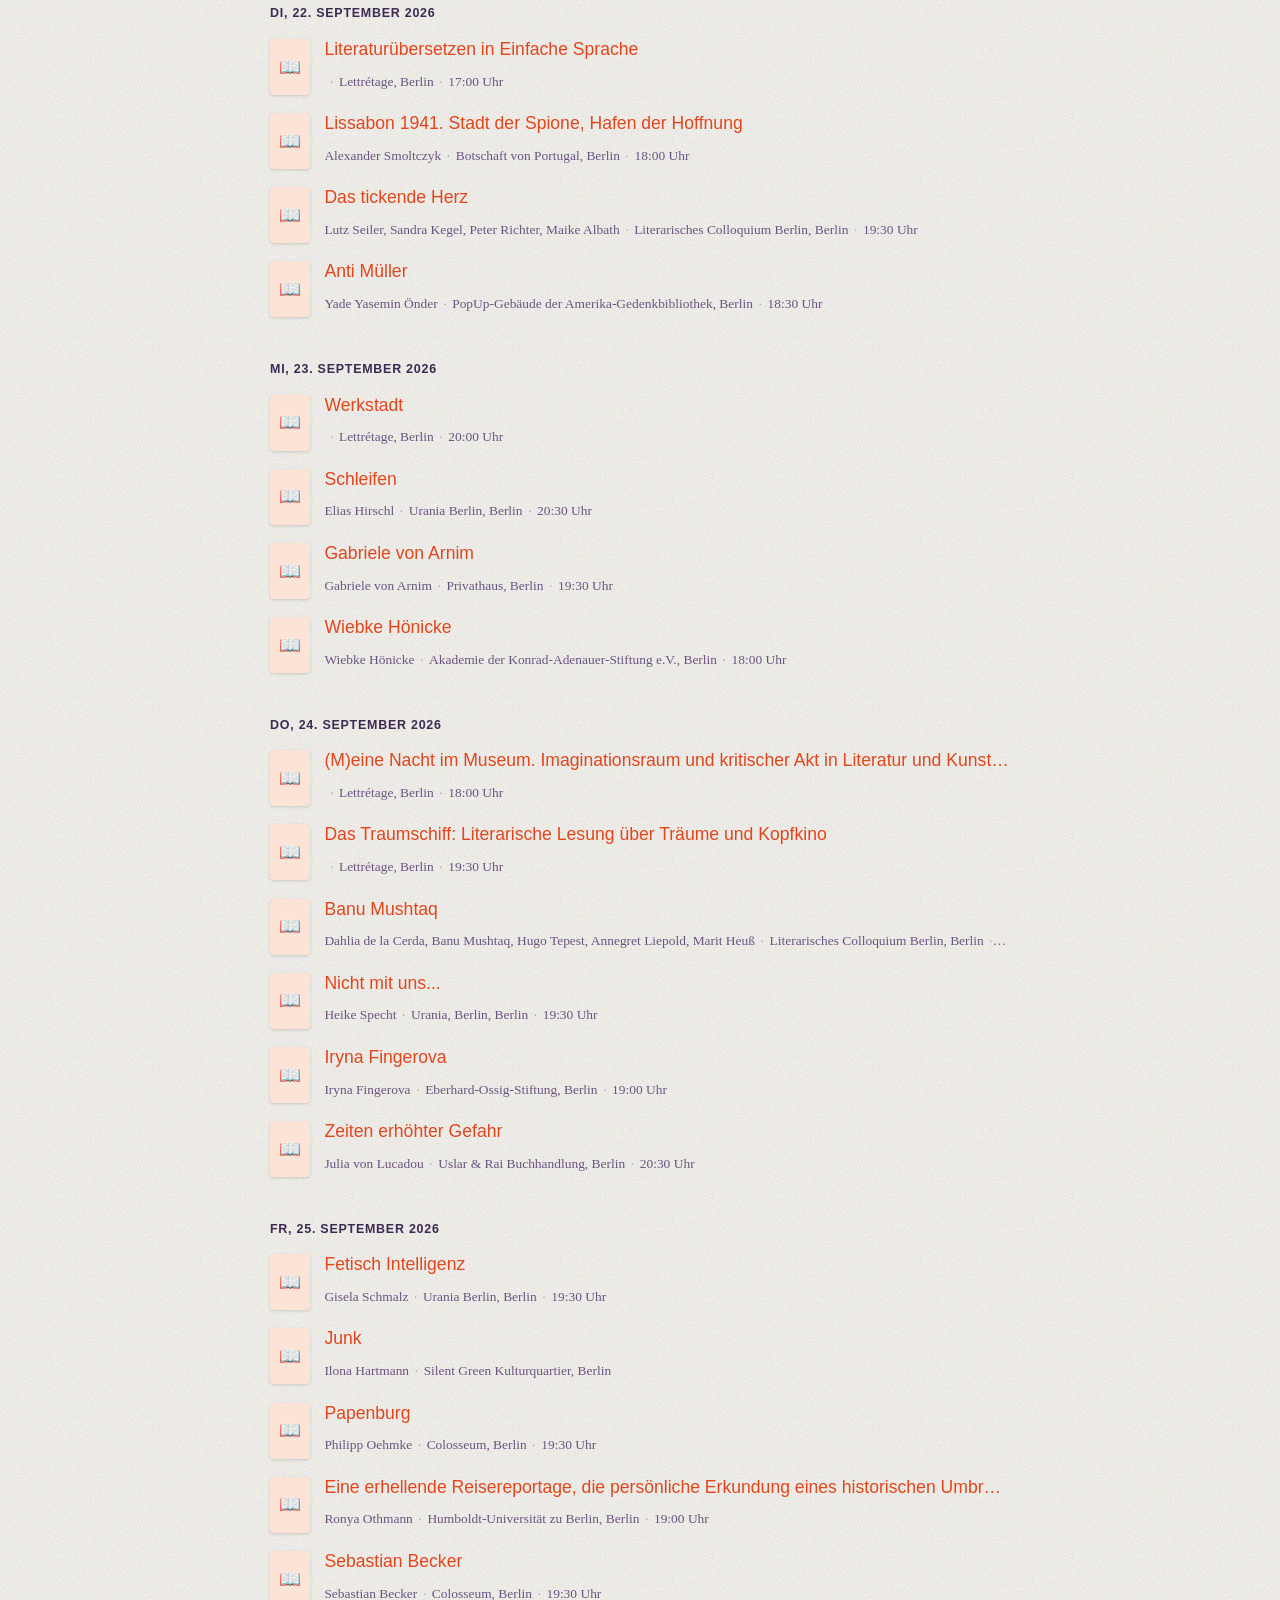
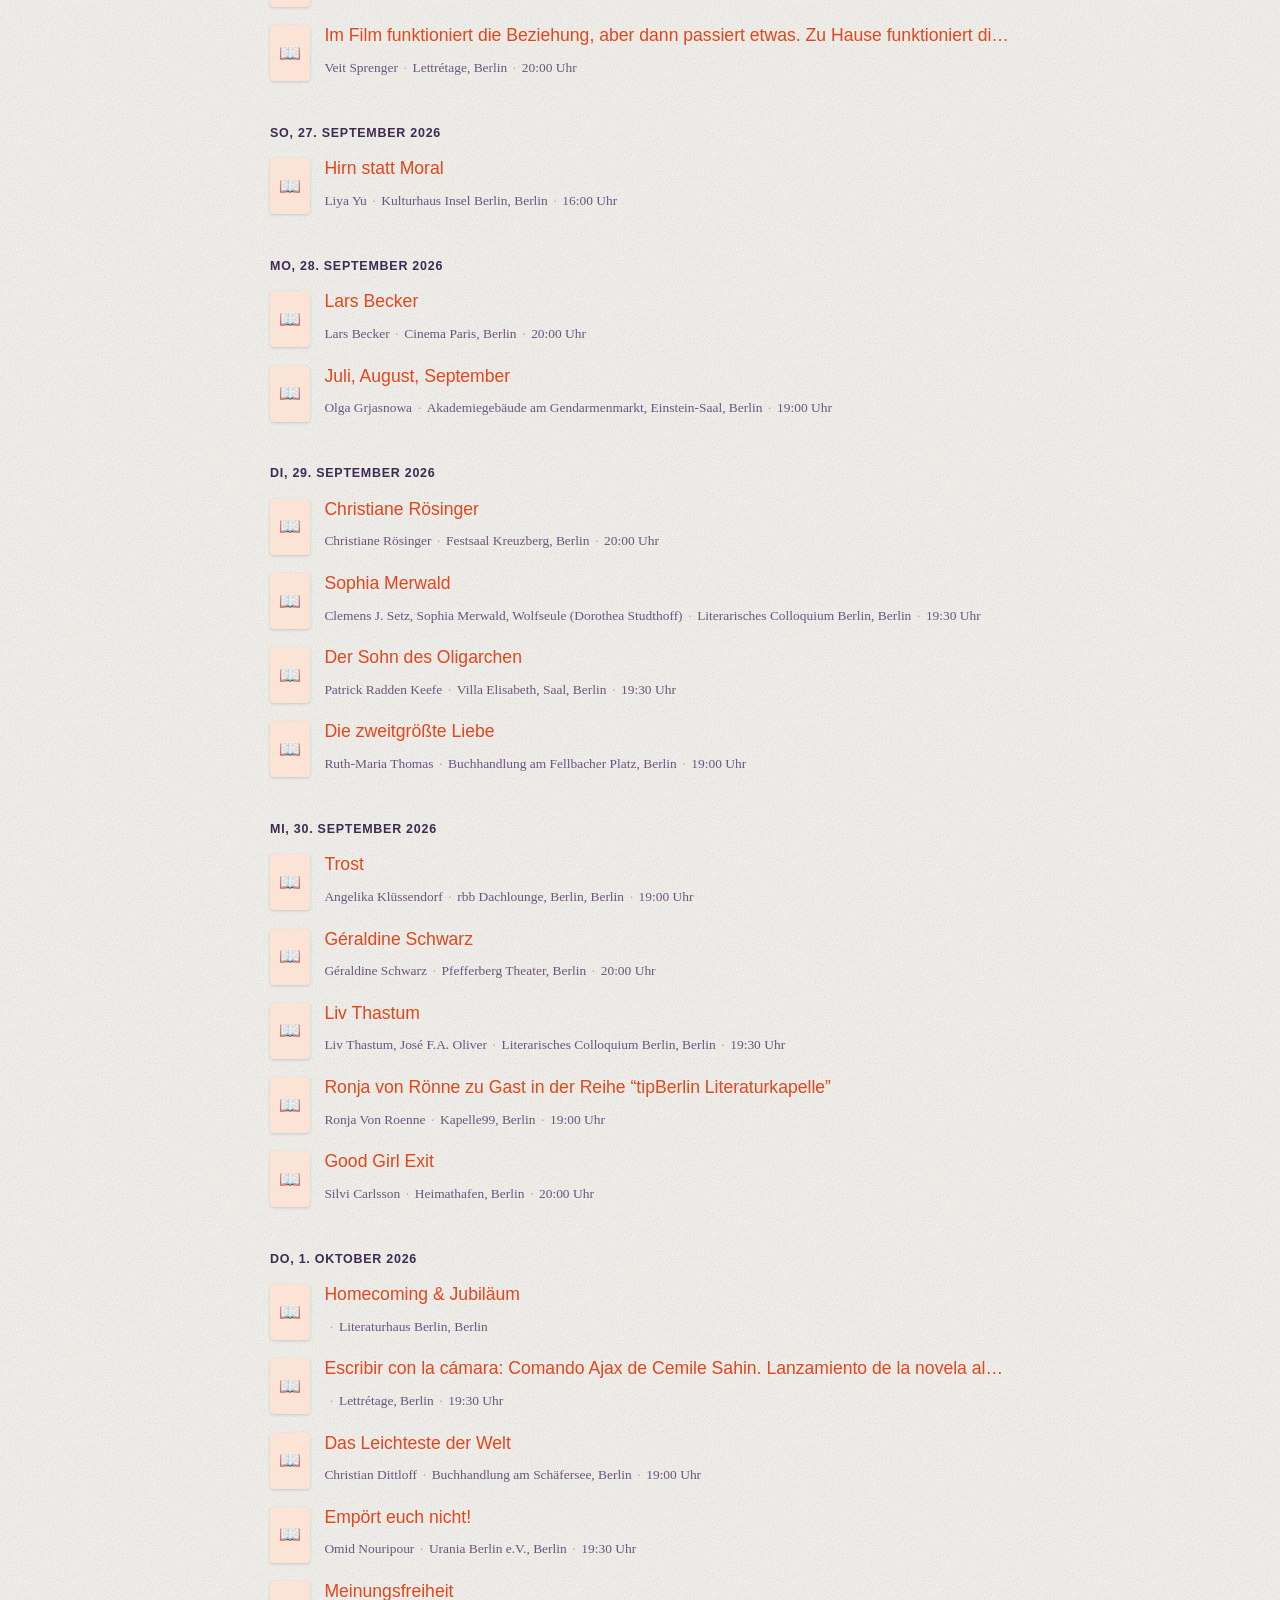
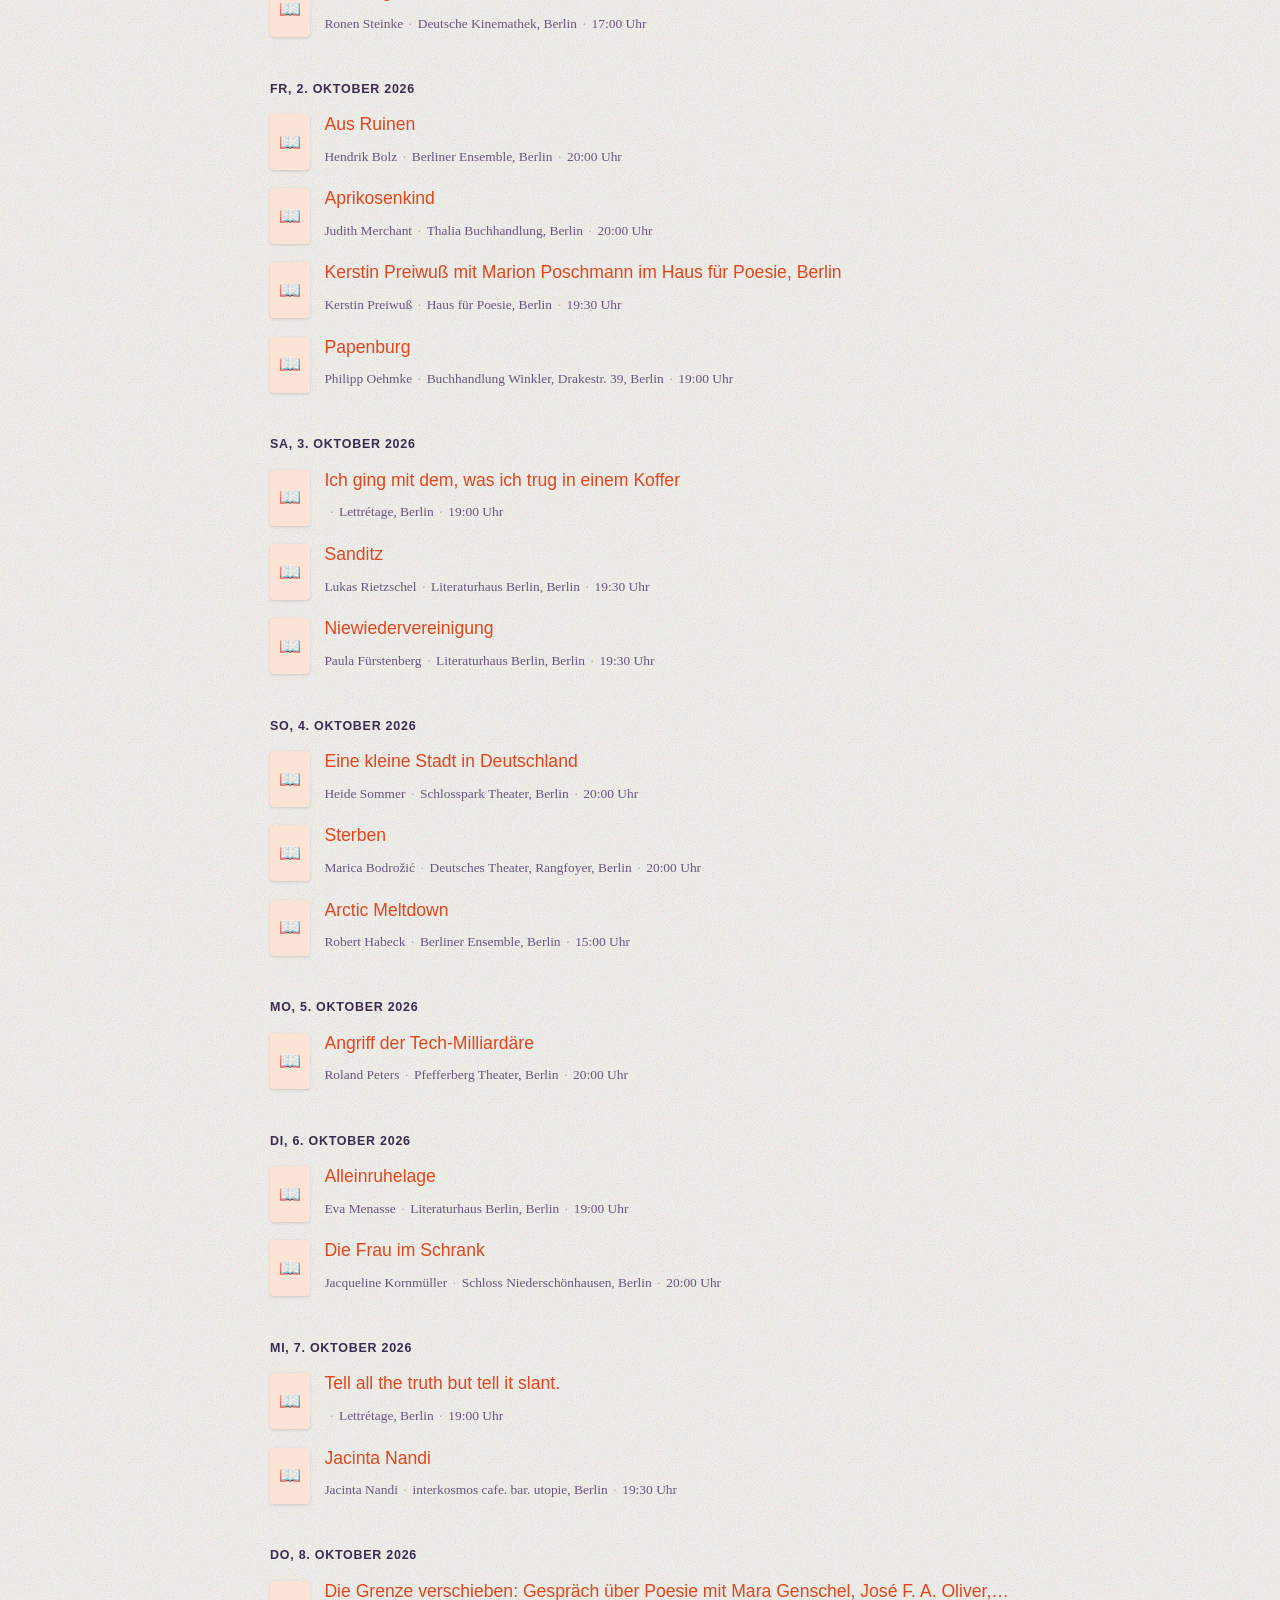
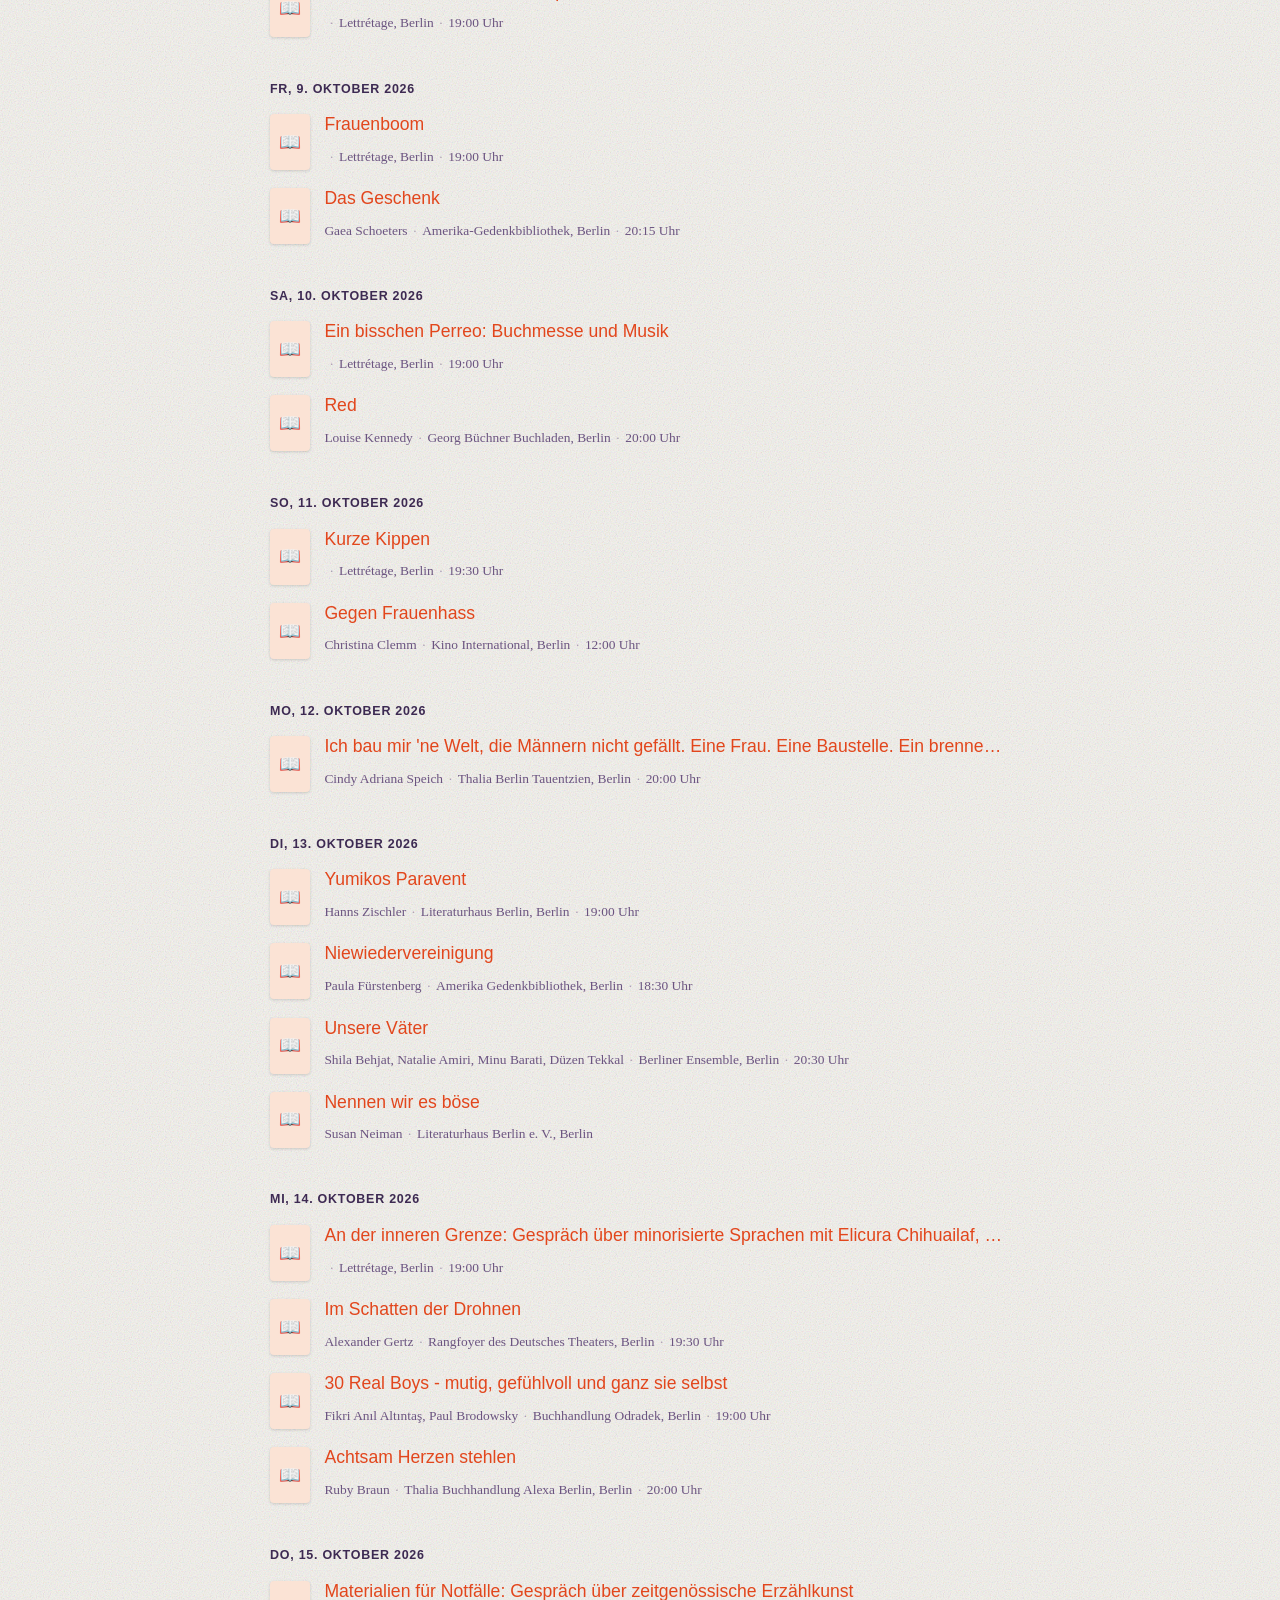
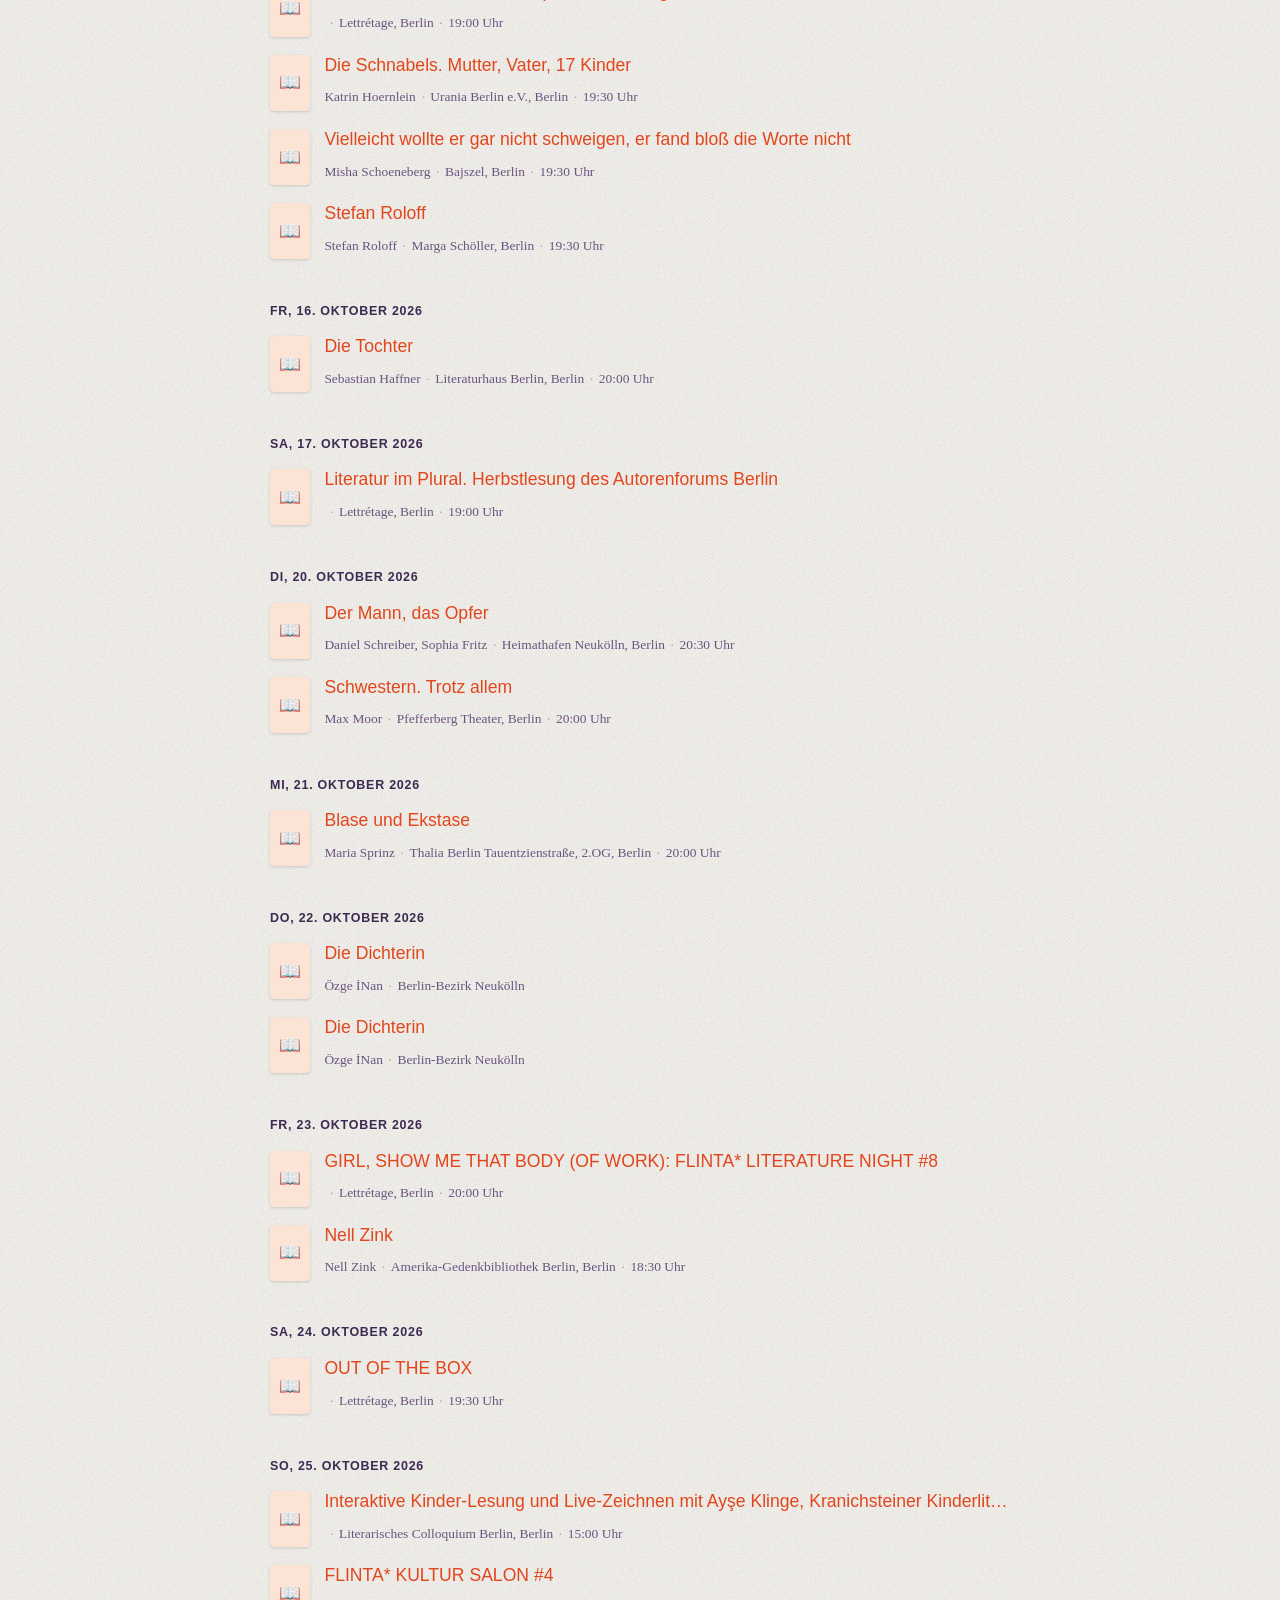
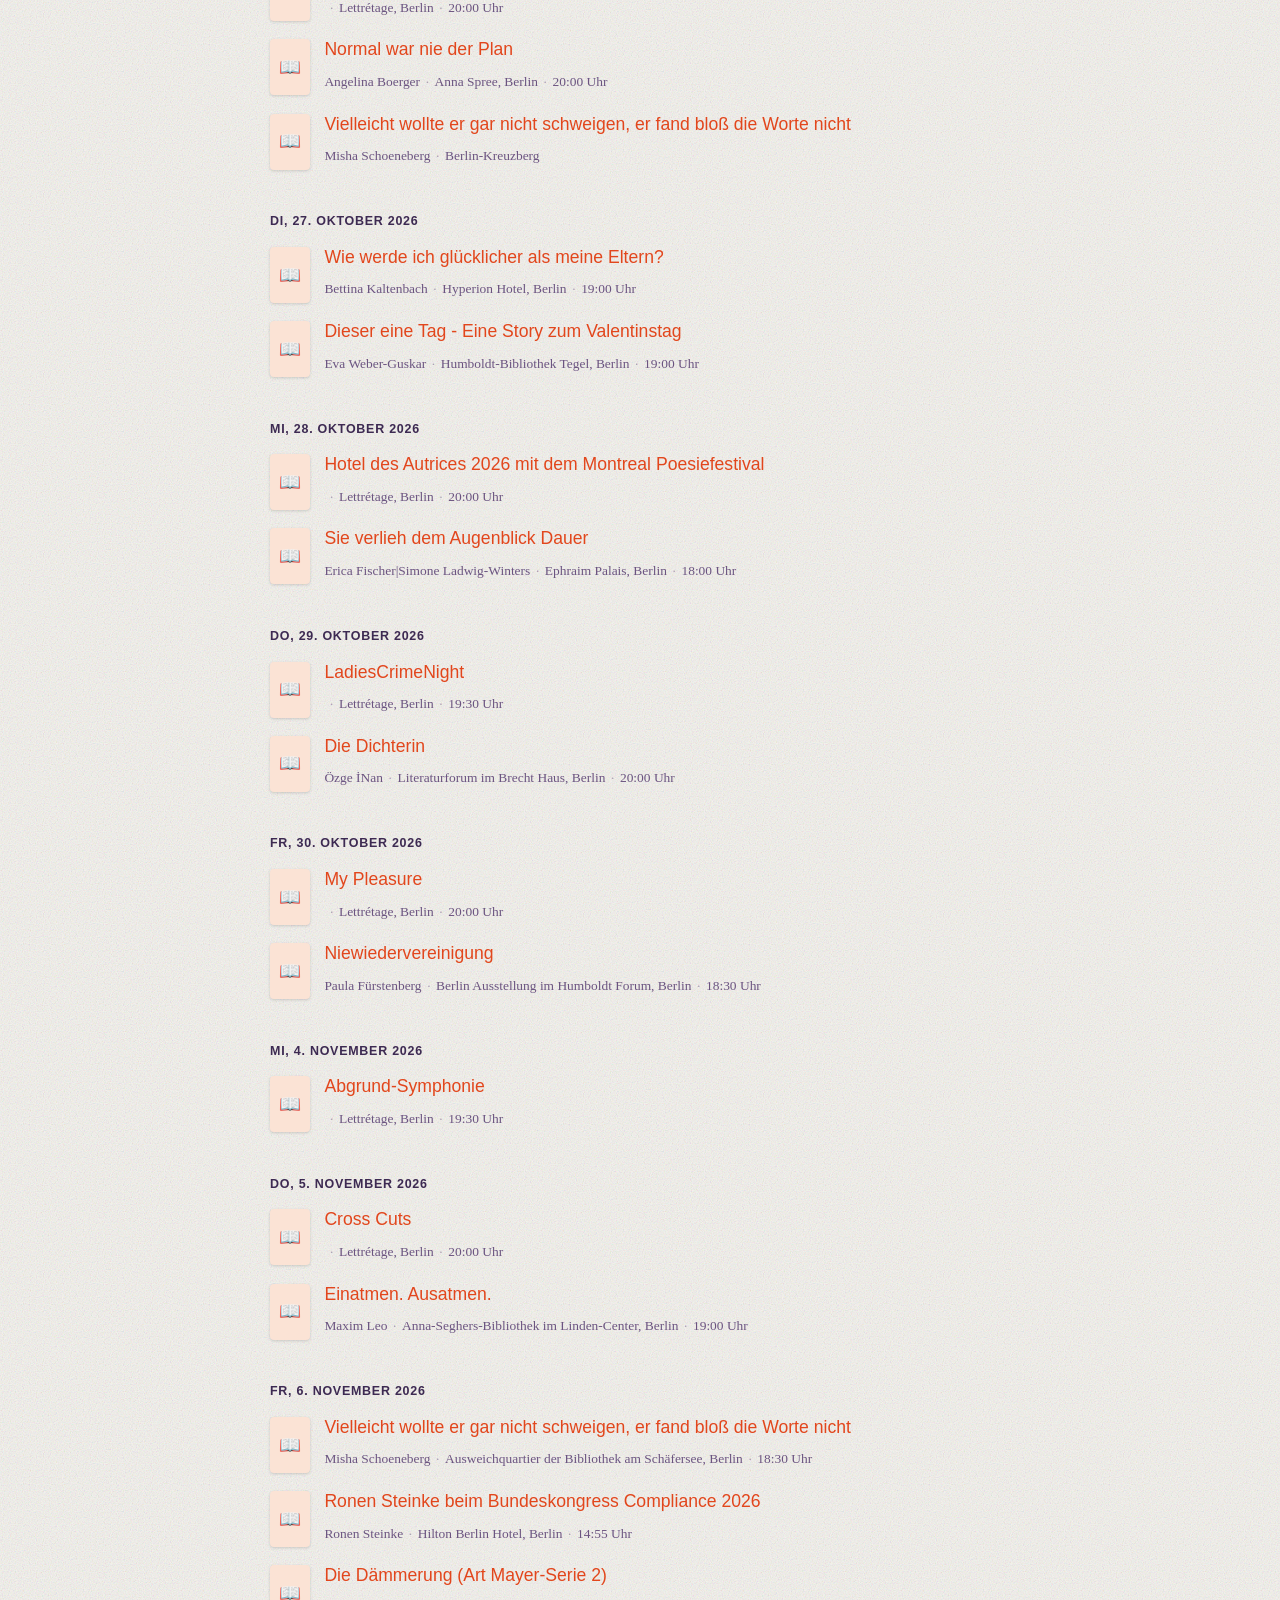
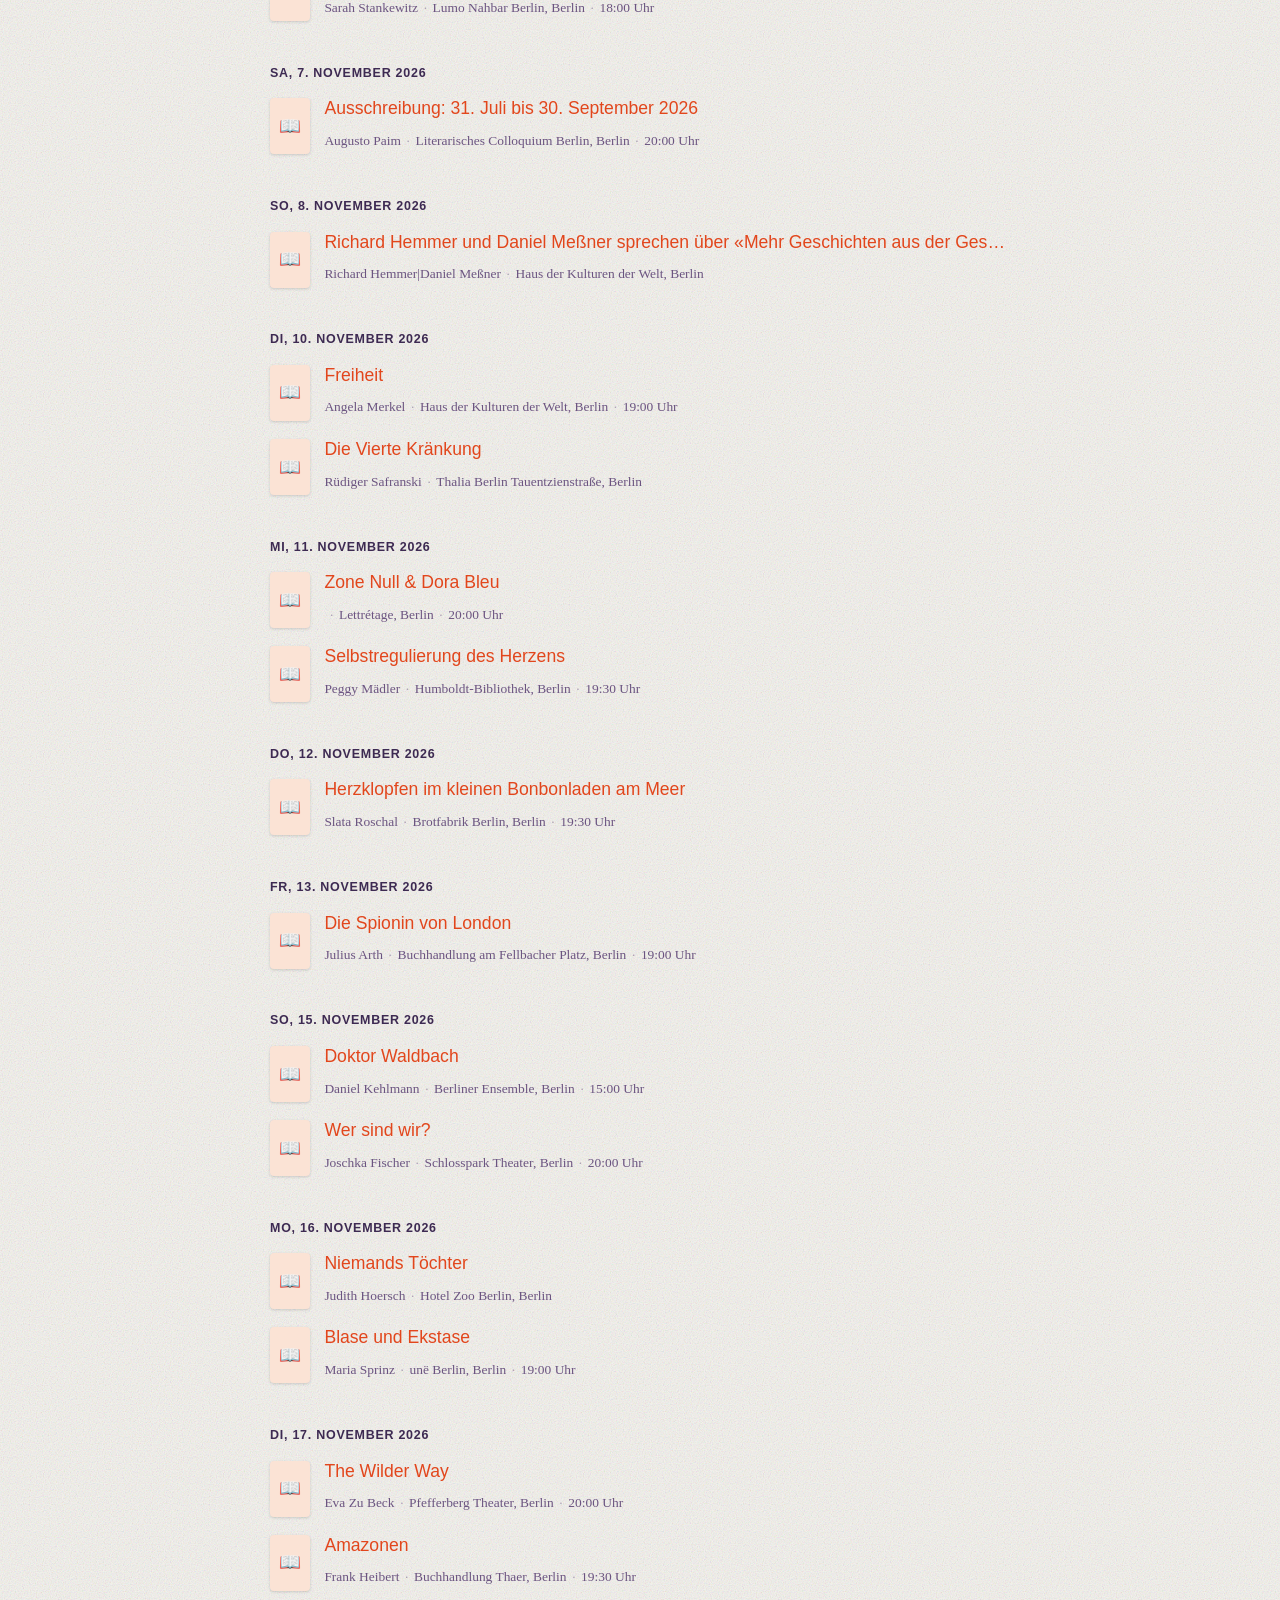
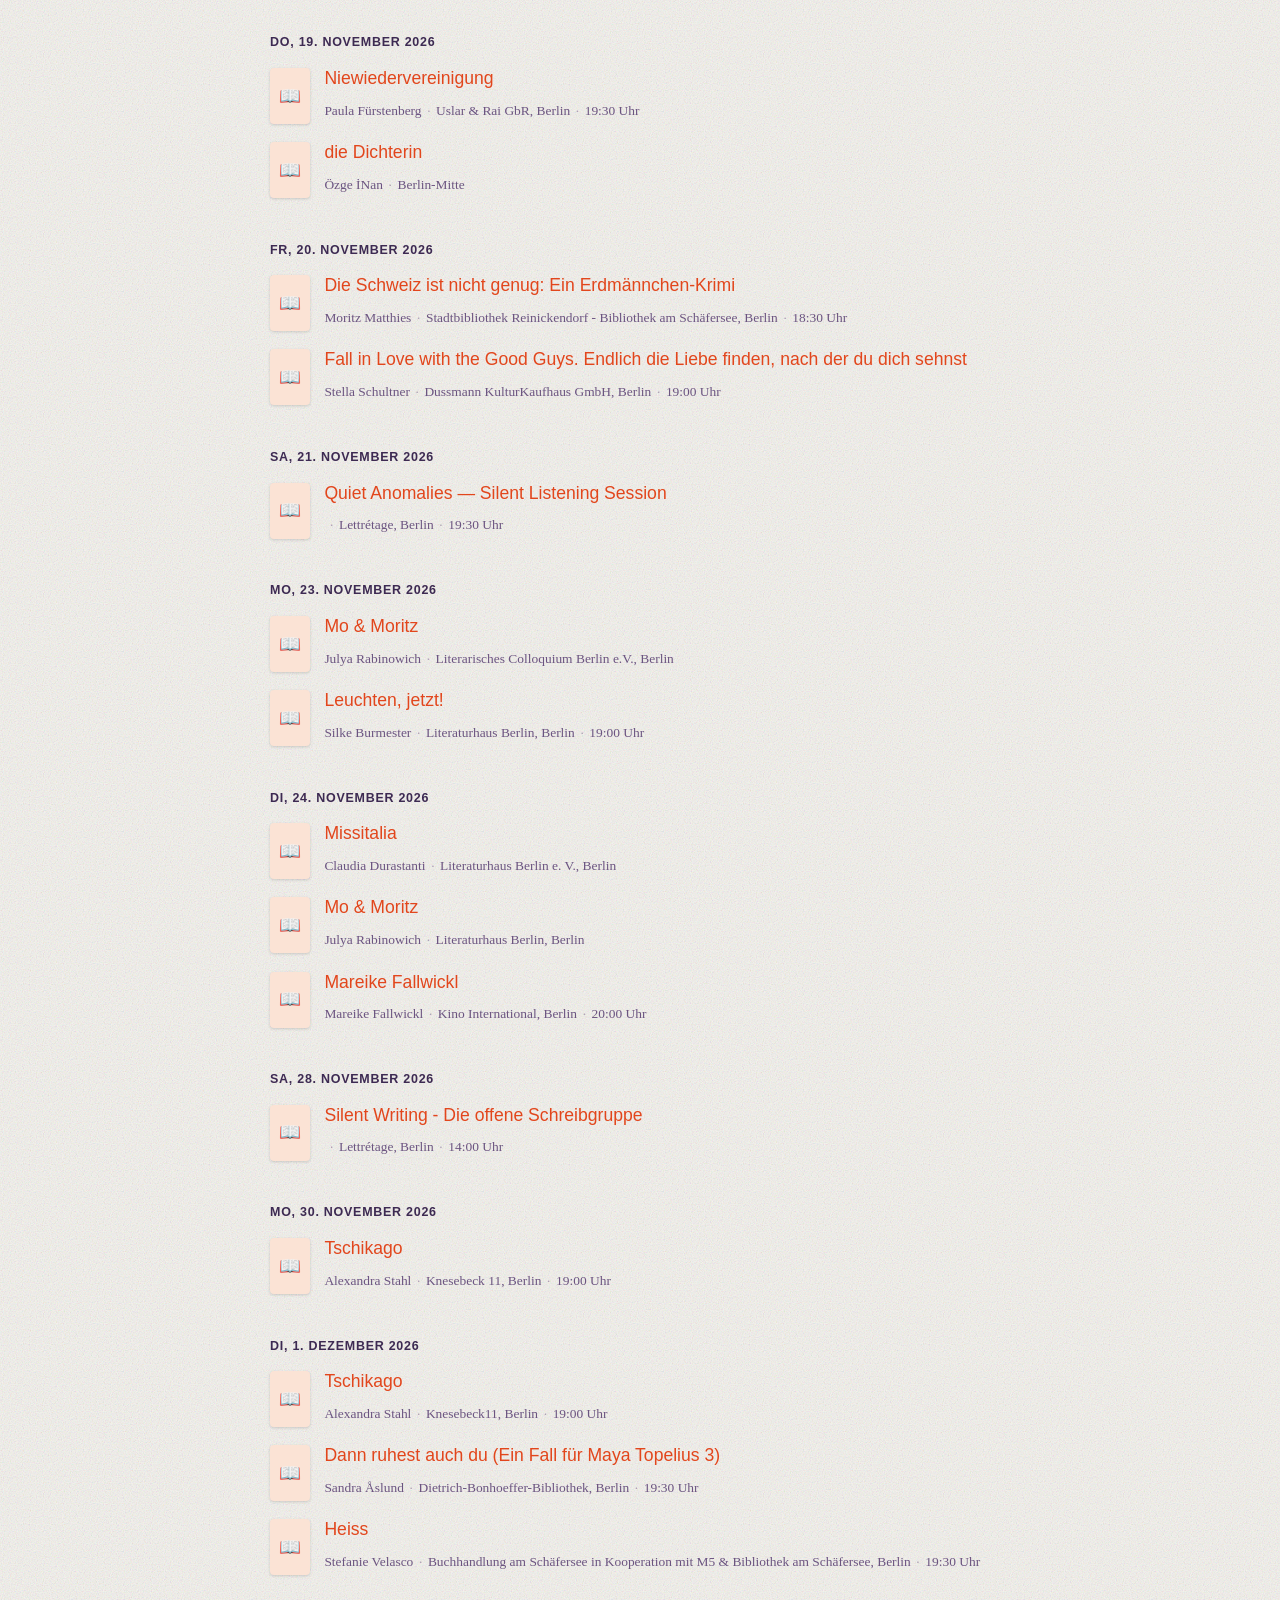
==== commit c586be86: "Tilt the site title at a slight poster-style angle .site-header h1.site-title gets display: inline-b" ====
--- a/web/index.html
+++ b/web/index.html
@@ -4,12 +4,12 @@
 <meta charset="UTF-8">
 <meta name="viewport" content="width=device-width, initial-scale=1.0">
 <title>Lesungen in Berlin</title>
-<link rel="stylesheet" href="style.css?v=29">
+<link rel="stylesheet" href="style.css?v=31">
 </head>
 <body>
   <header class="site-header">
     <button id="suggest-btn" class="fab-add" title="Lesung vorschlagen" aria-label="Lesung vorschlagen">+</button>
-    <h1><span class="title-sans">Laut vorlesen</span><span class="title-serif">in Berlin</span></h1>
+    <h1 class="site-title"><span class="title-sans">Laut vorlesen</span><span class="title-serif">in Berlin</span></h1>
   </header>
 
   <div class="controls-bar" id="controls-bar">
@@ -82,6 +82,6 @@
     </form>
   </div>
 
-  <script src="app.js?v=29"></script>
+  <script src="app.js?v=31"></script>
 </body>
 </html>
--- a/web/style.css
+++ b/web/style.css
@@ -63,6 +63,13 @@
   line-height: 1.15;
 }
 
+/* Slight poster-style tilt on the actual site title (not the plain "Admin"
+   heading, which shares .site-header but shouldn't tilt). */
+.site-header h1.site-title {
+  display: inline-block;
+  transform: rotate(-2deg);
+}
+
 /* Mixed-type lockup, echoing a bold sans-serif statement paired with a
    lighter italic serif flourish underneath -- e.g. site title, "in Berlin". */
 .site-header h1 .title-sans {
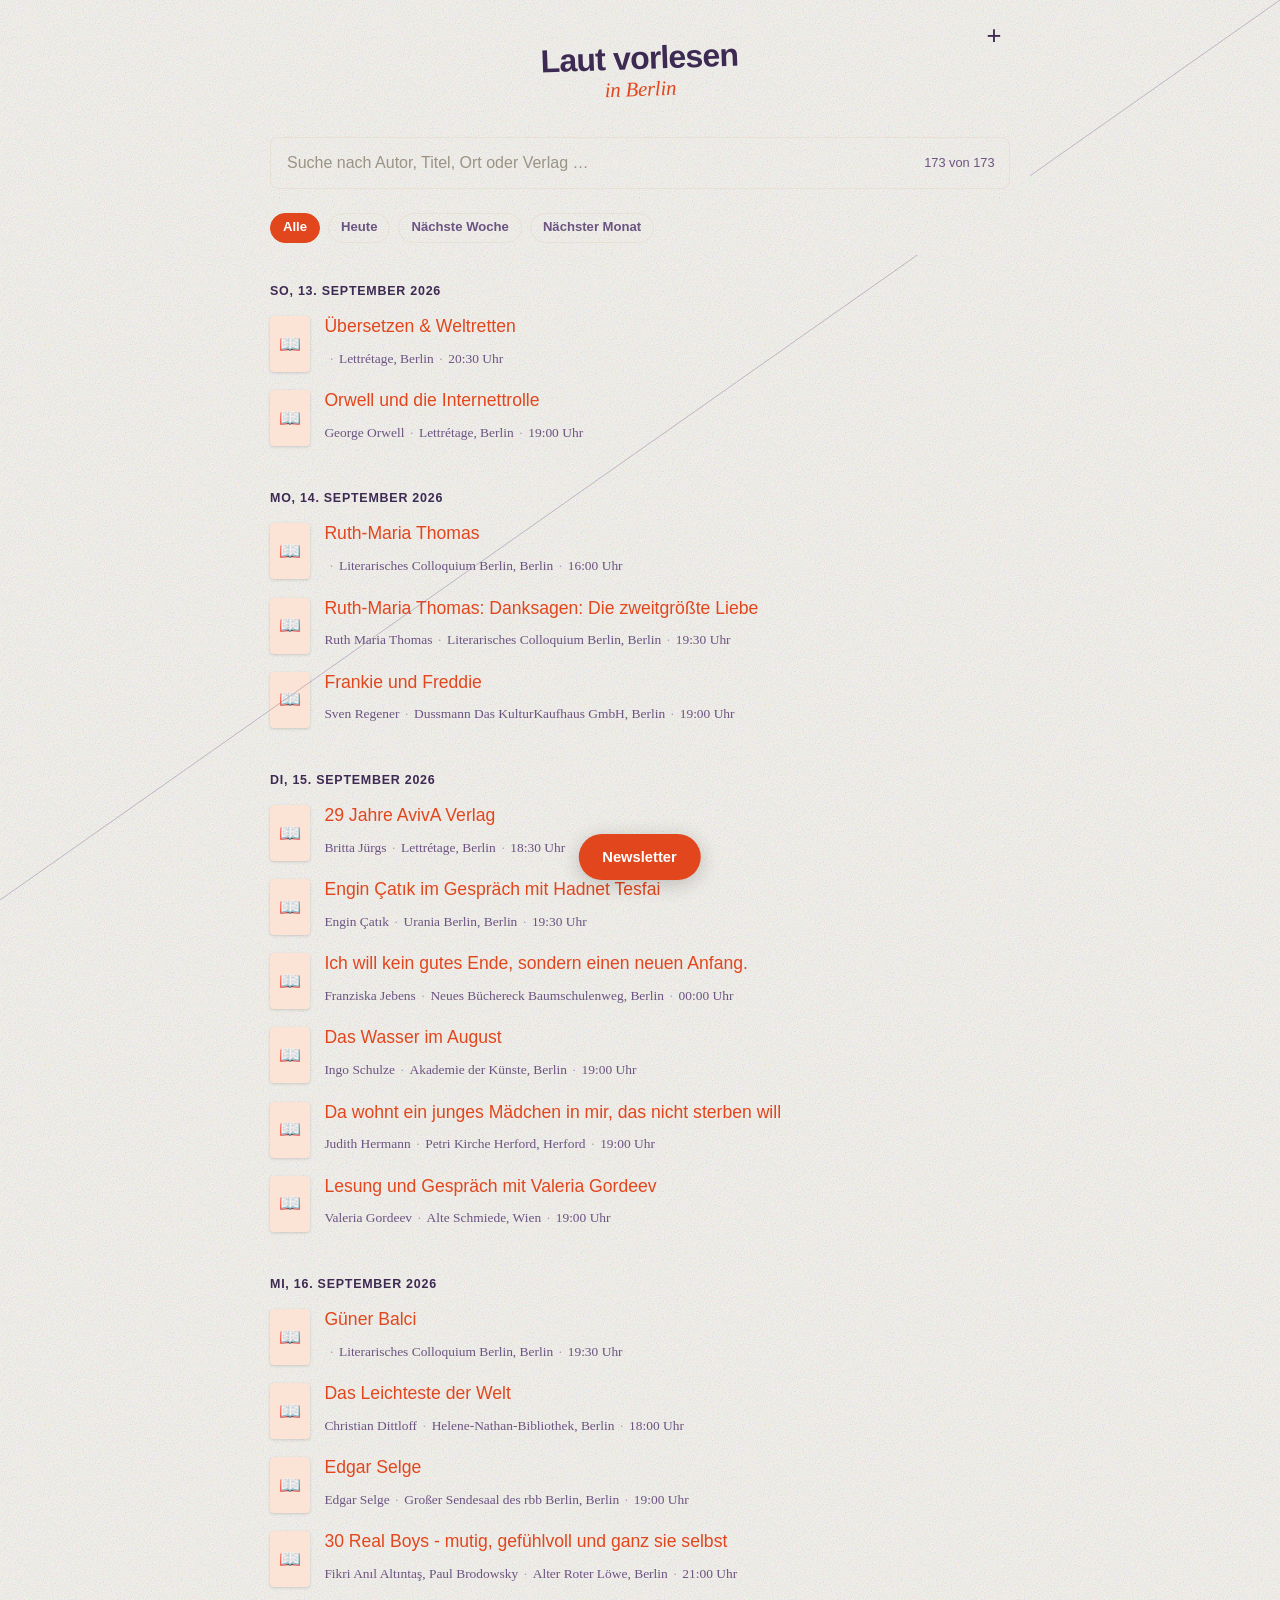
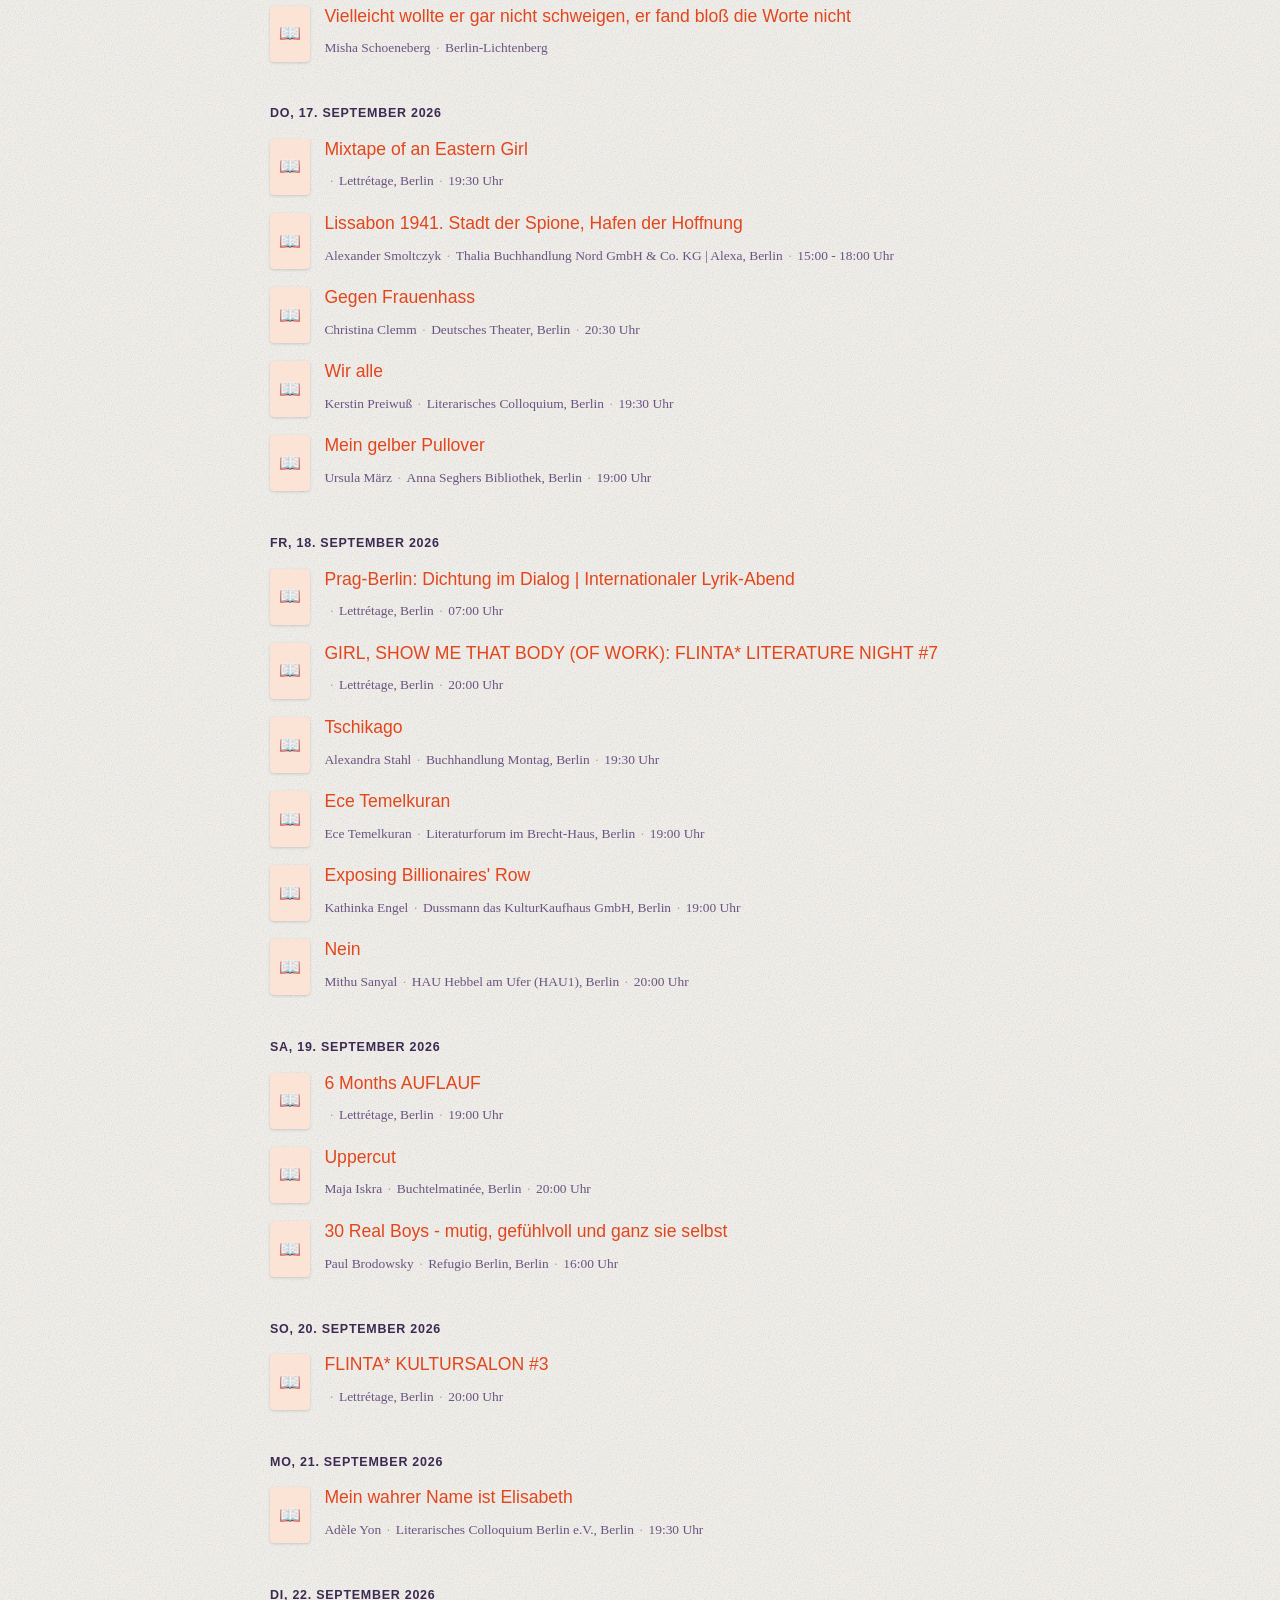
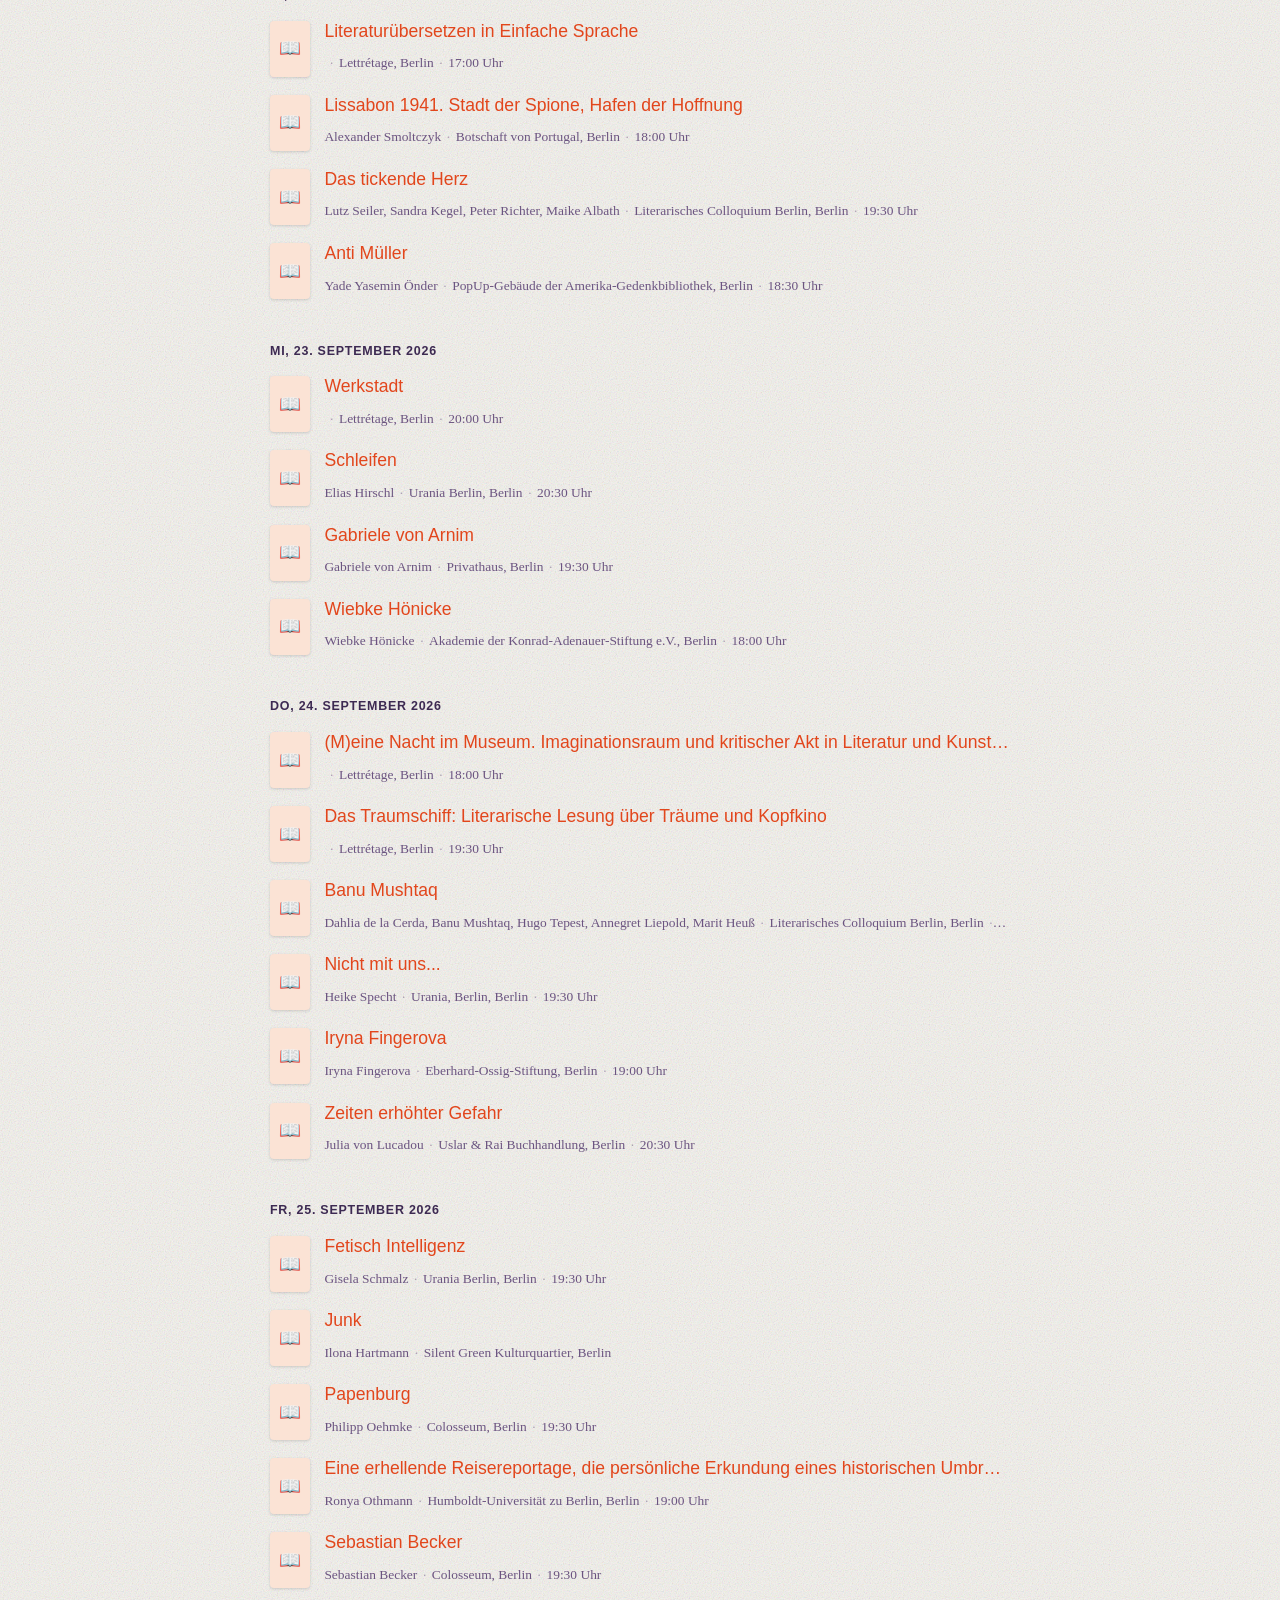
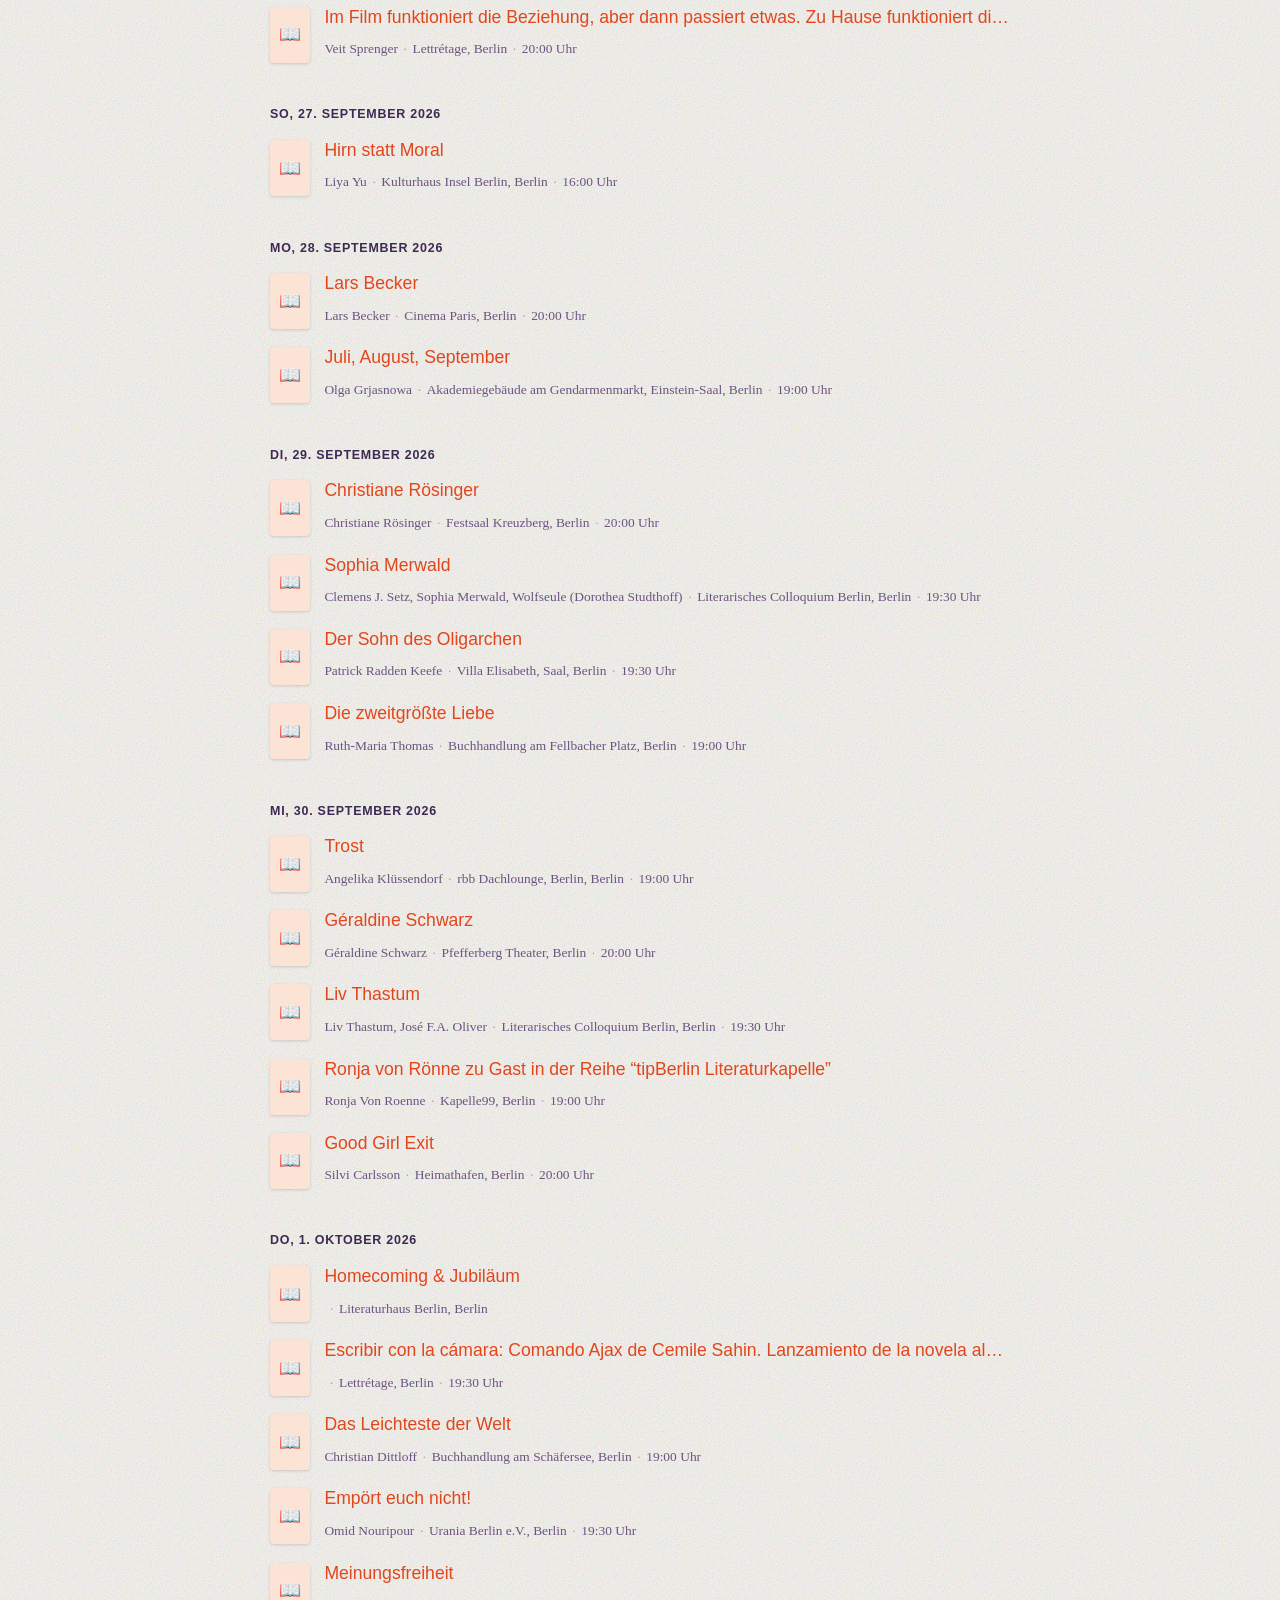
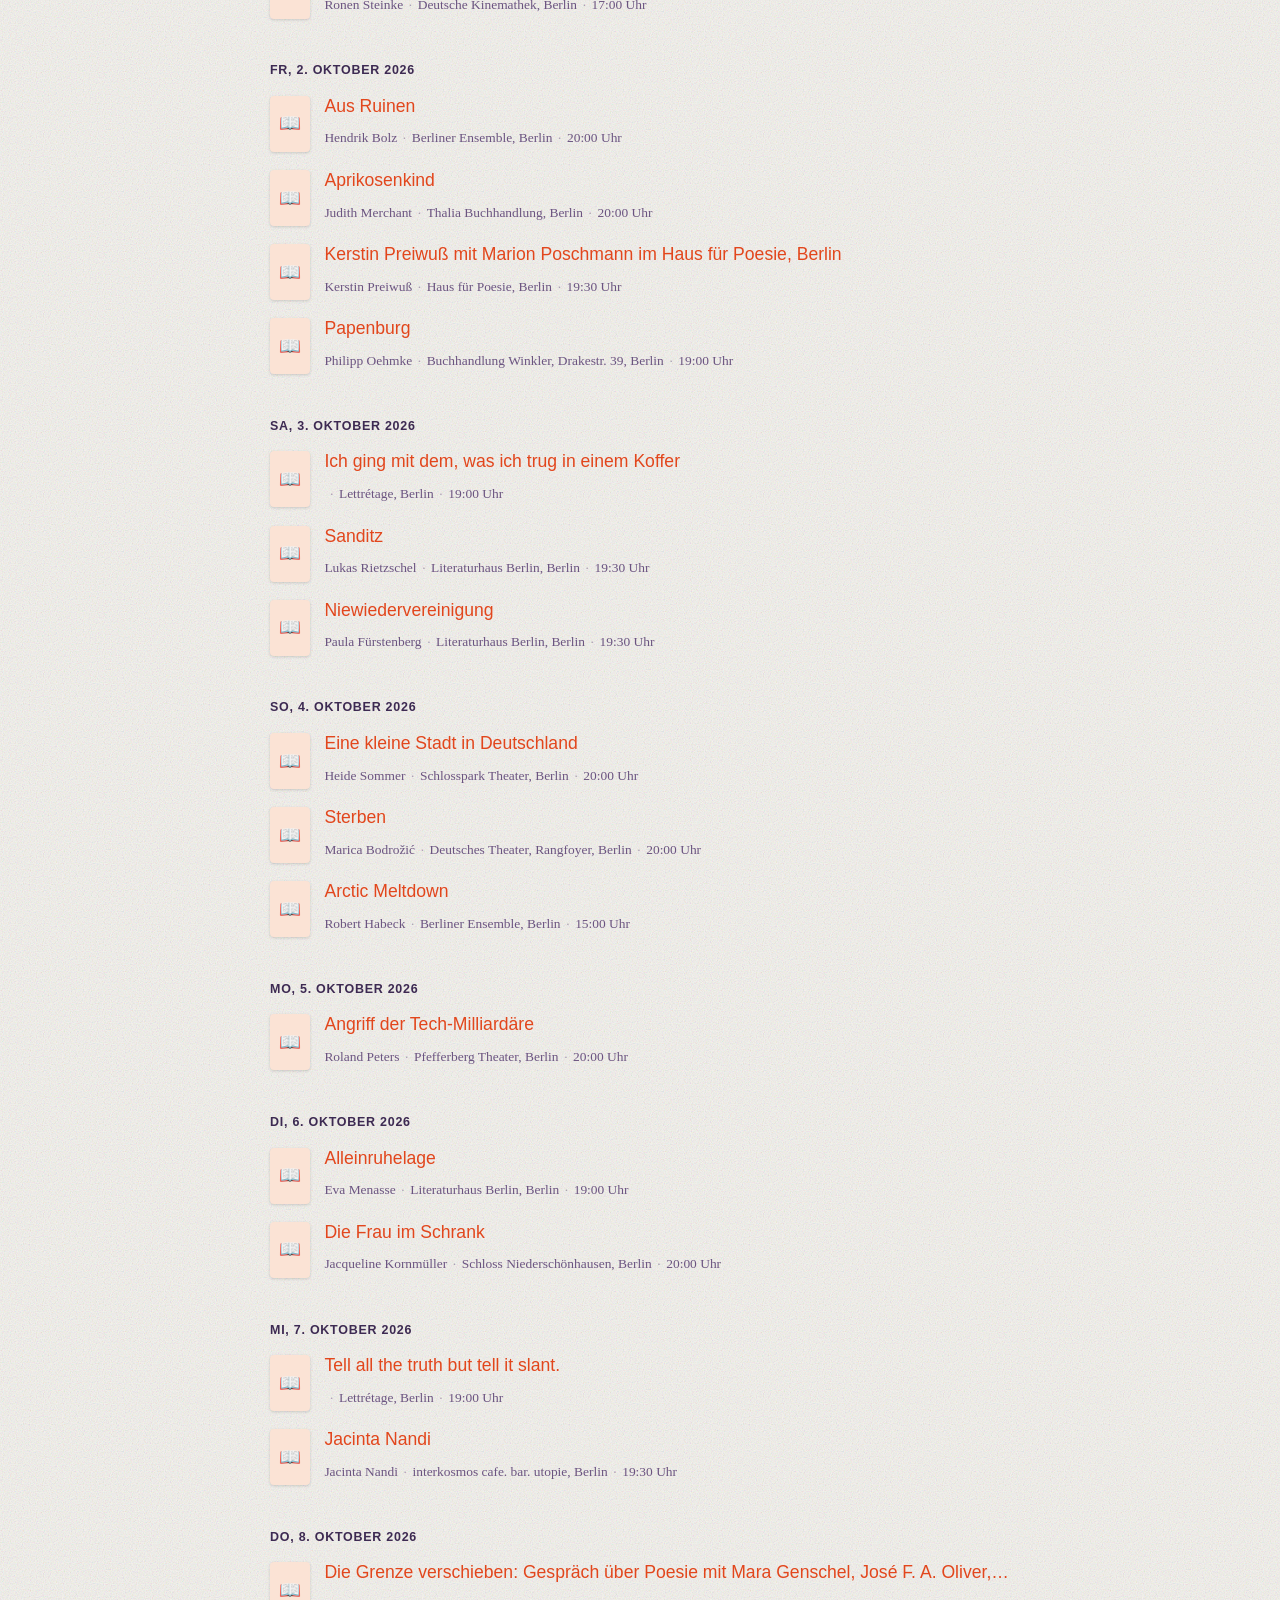
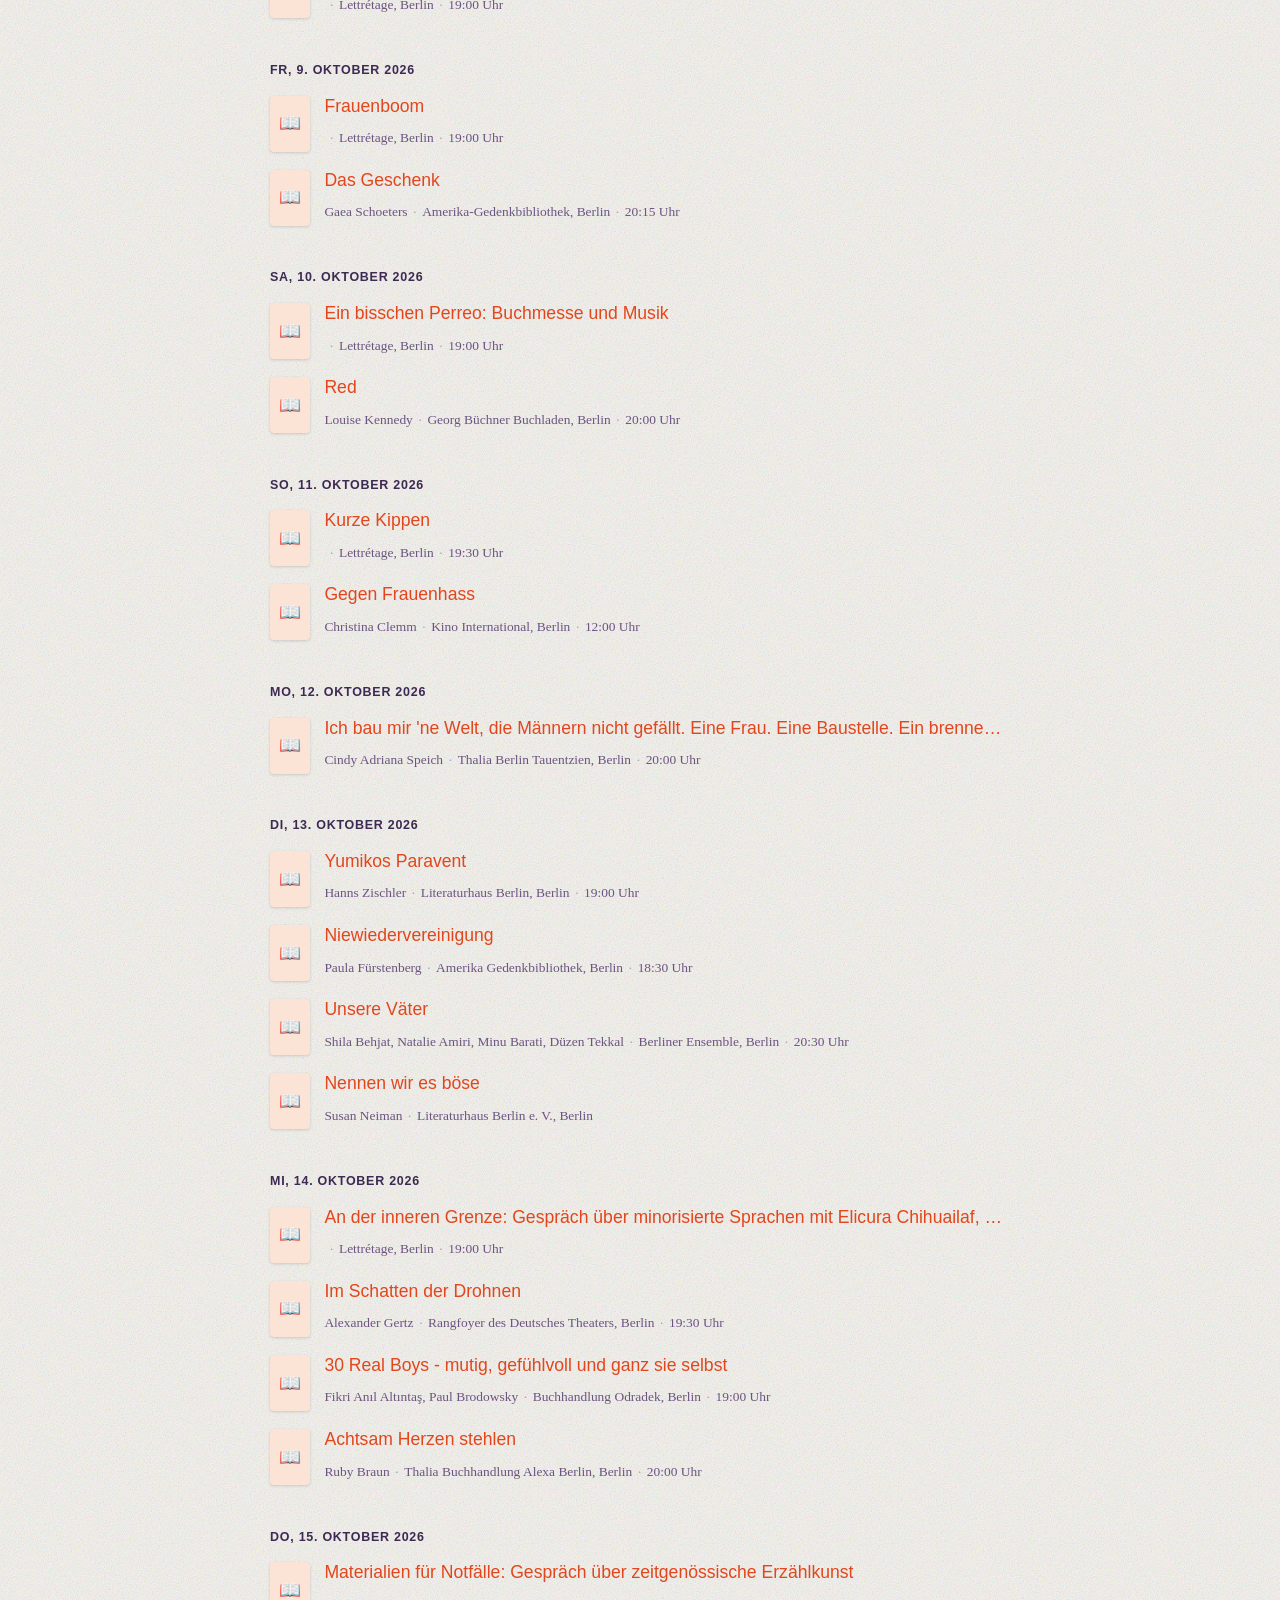
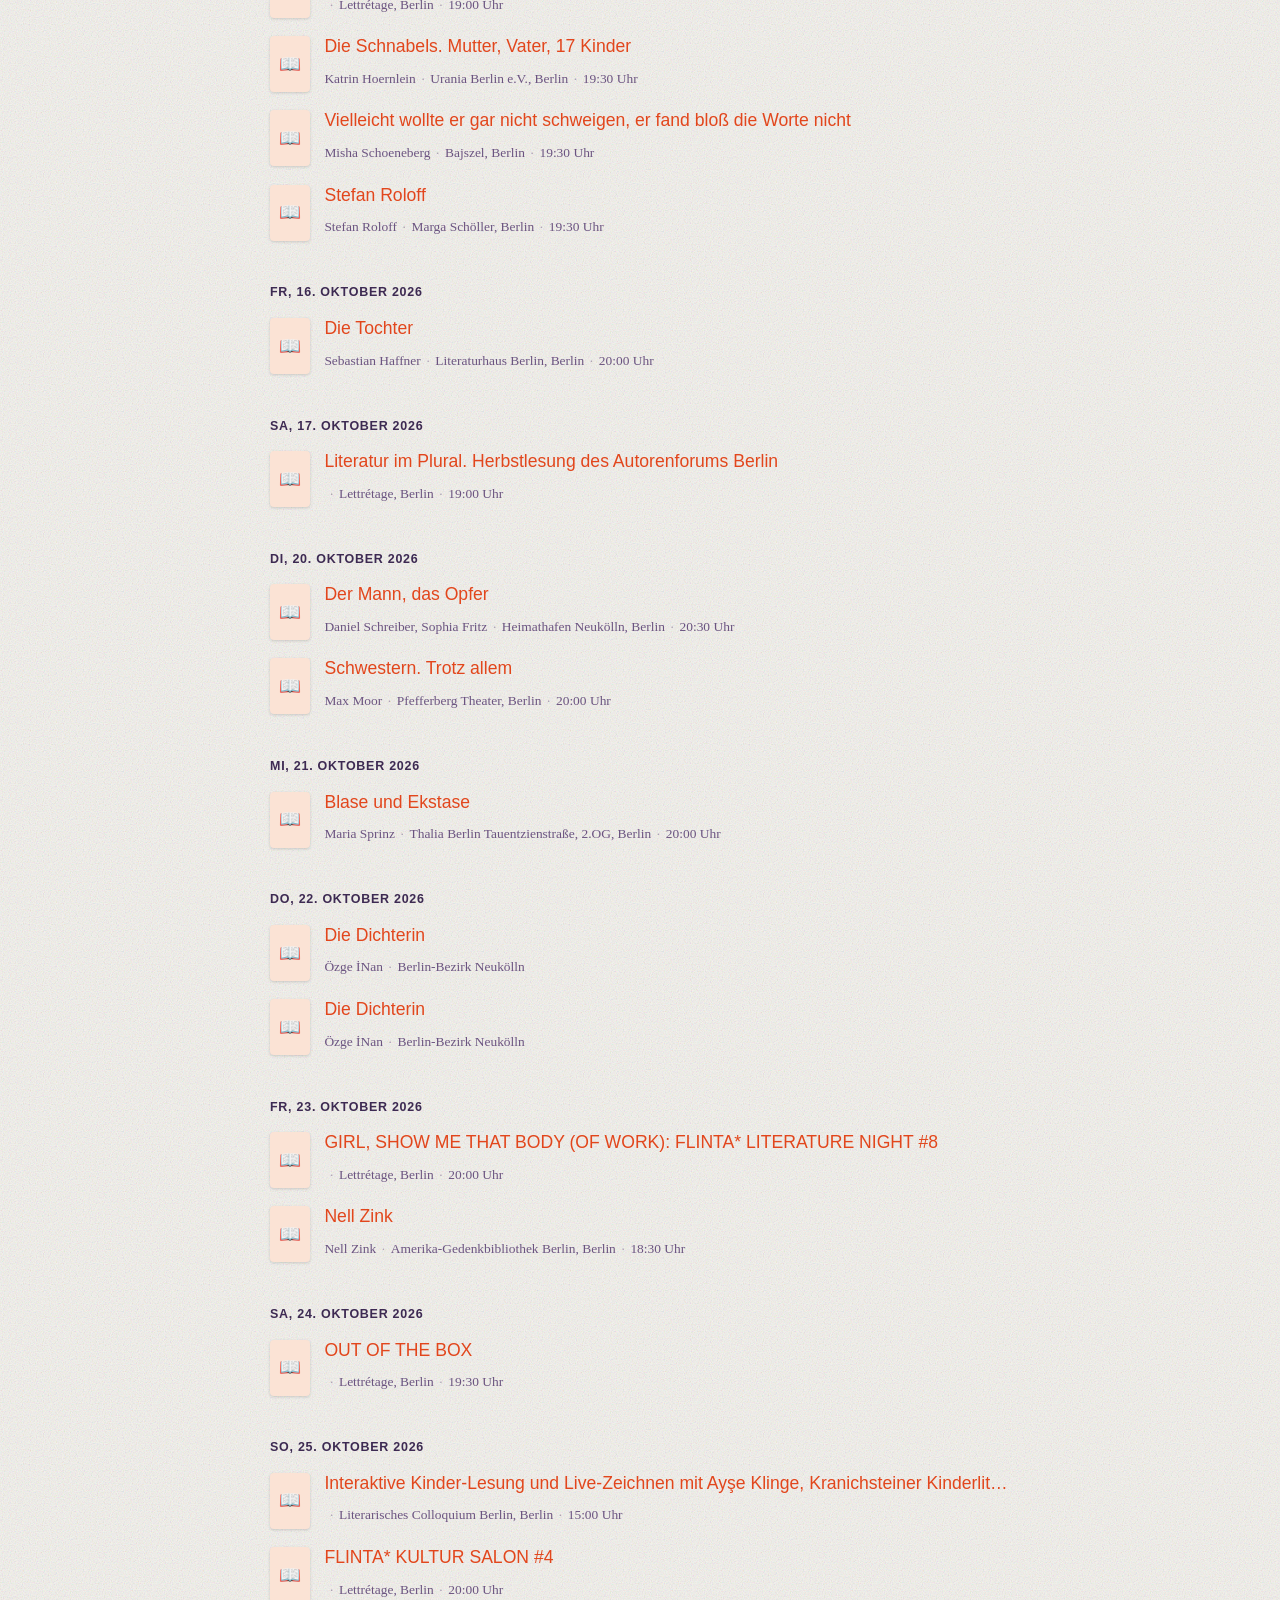
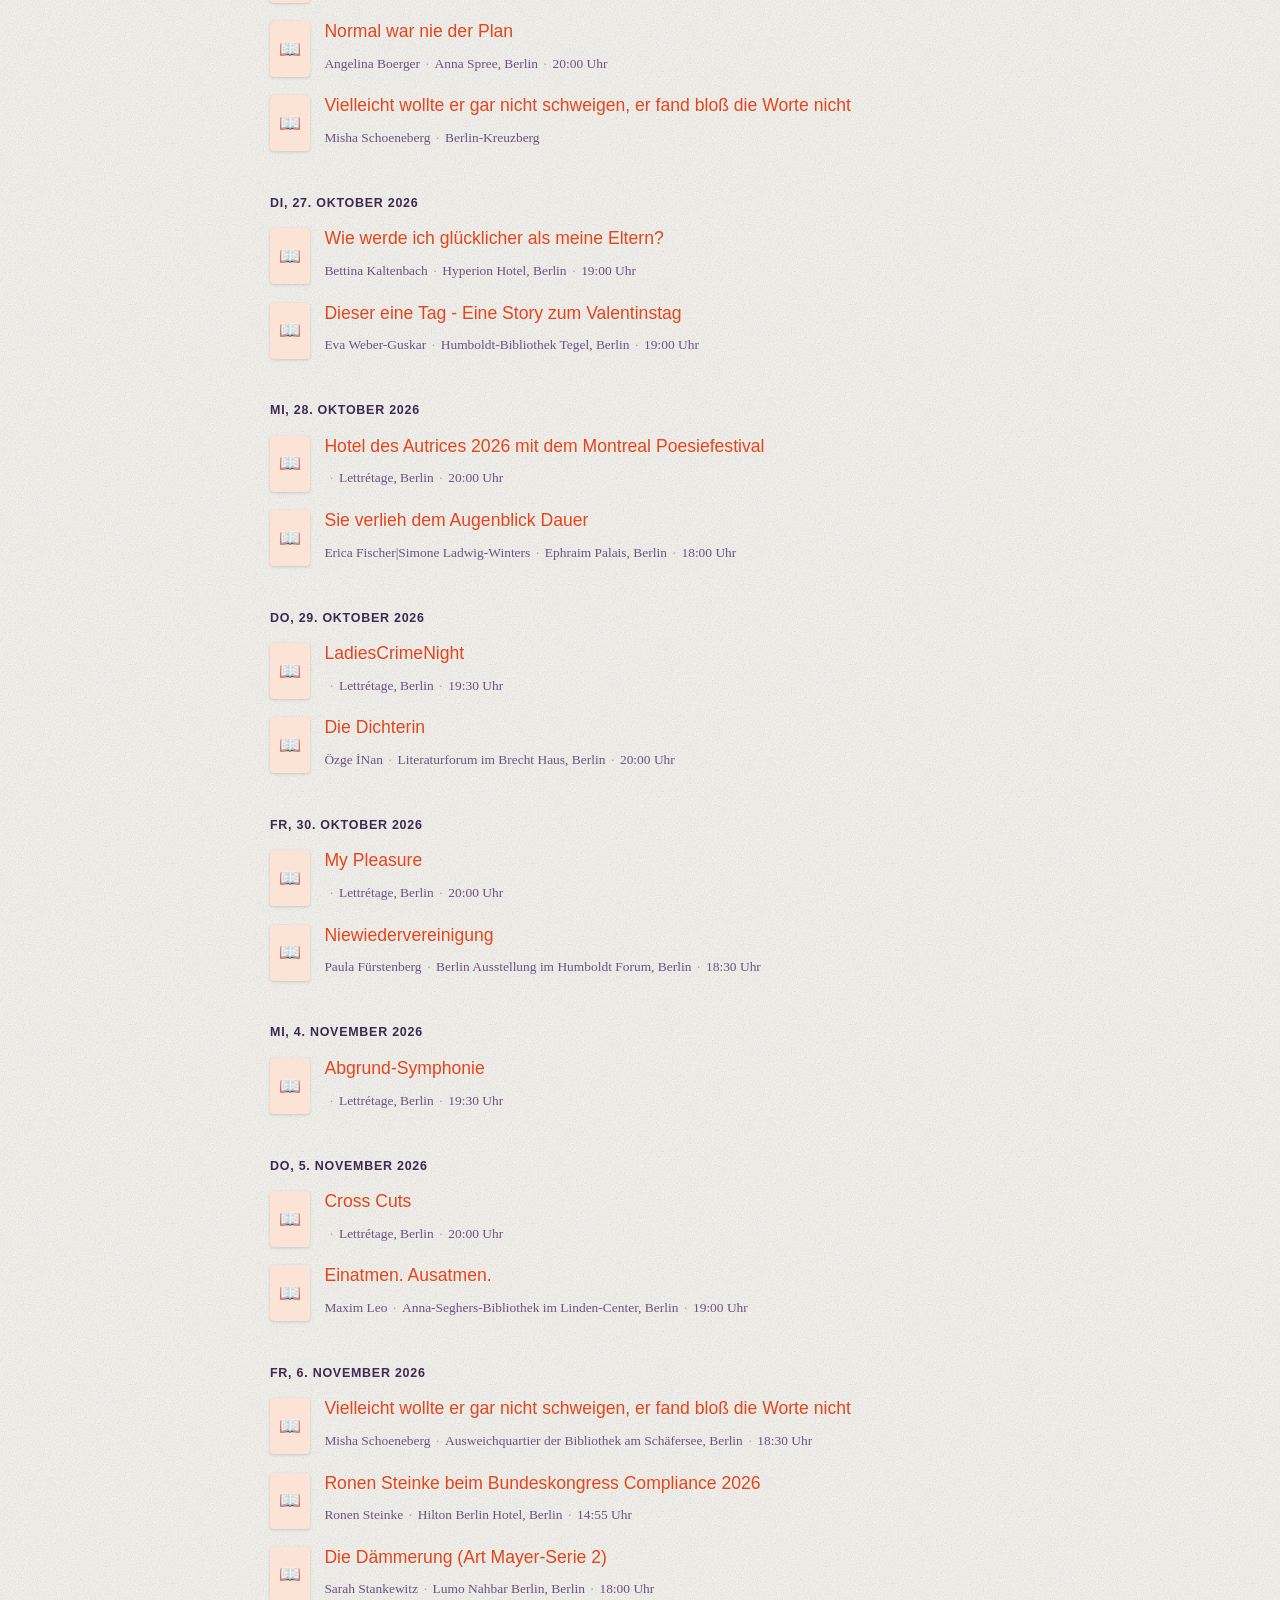
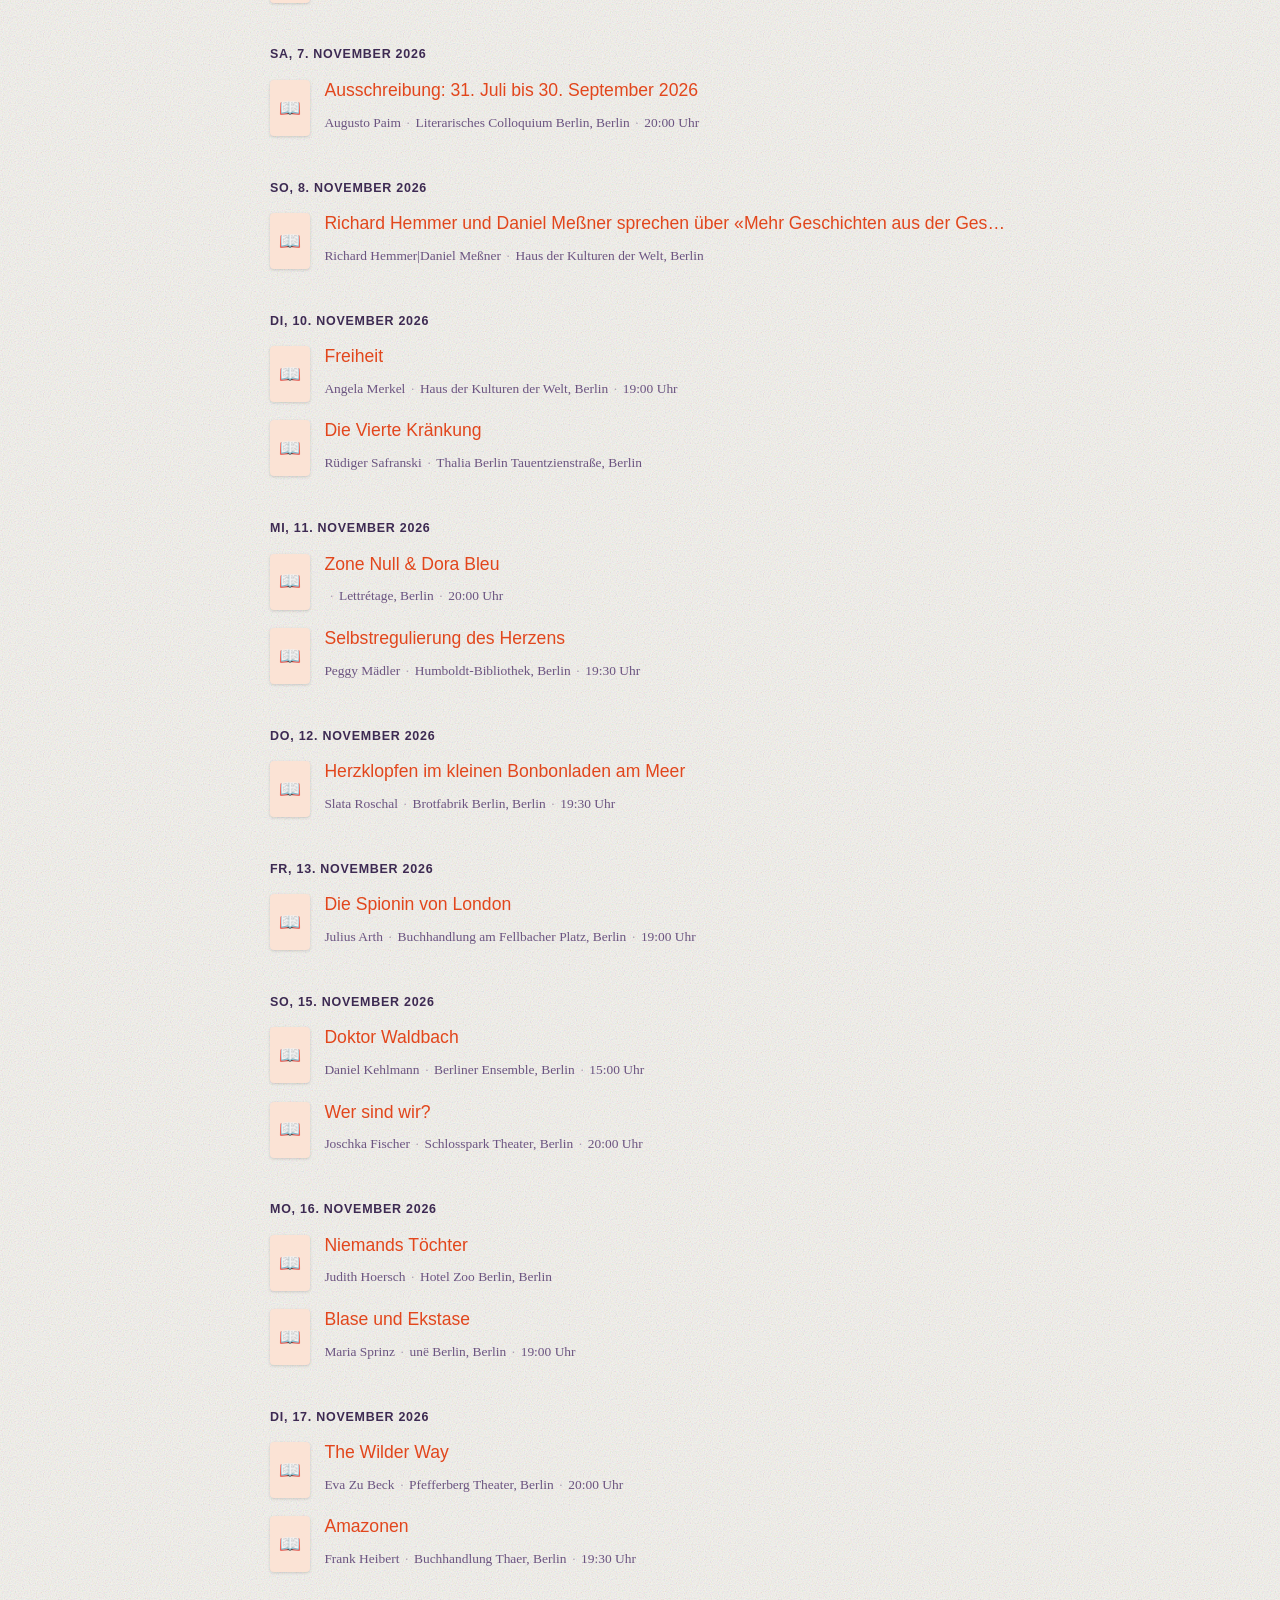
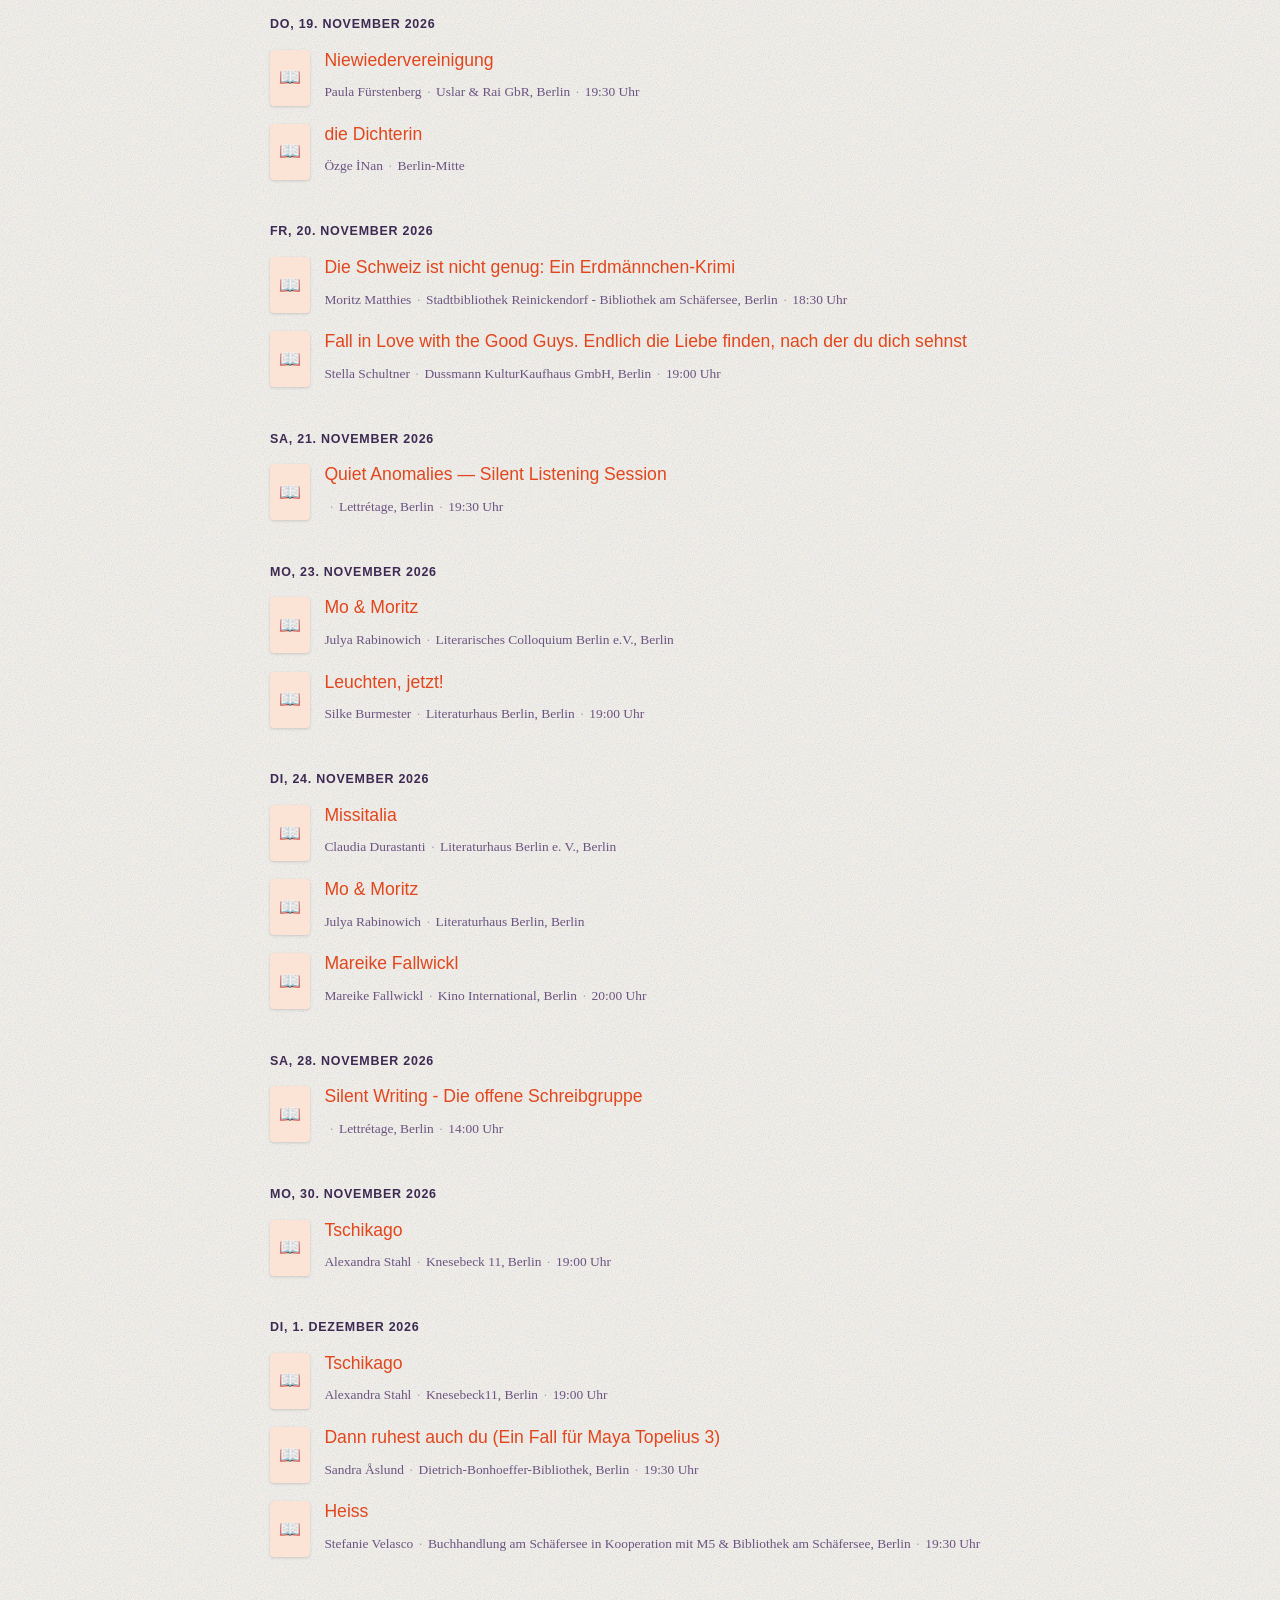
==== commit f2da865d: "Shrink "in Berlin" subtitle, add poster-style diagonal accent line - .title-serif ("in Berlin") font" ====
--- a/web/index.html
+++ b/web/index.html
@@ -4,9 +4,13 @@
 <meta charset="UTF-8">
 <meta name="viewport" content="width=device-width, initial-scale=1.0">
 <title>Lesungen in Berlin</title>
-<link rel="stylesheet" href="style.css?v=31">
+<link rel="stylesheet" href="style.css?v=32">
 </head>
 <body>
+  <svg class="diagonal-accent" aria-hidden="true" focusable="false">
+    <line x1="0%" y1="100%" x2="100%" y2="0%" />
+  </svg>
+
   <header class="site-header">
     <button id="suggest-btn" class="fab-add" title="Lesung vorschlagen" aria-label="Lesung vorschlagen">+</button>
     <h1 class="site-title"><span class="title-sans">Laut vorlesen</span><span class="title-serif">in Berlin</span></h1>
@@ -82,6 +86,6 @@
     </form>
   </div>
 
-  <script src="app.js?v=31"></script>
+  <script src="app.js?v=32"></script>
 </body>
 </html>
--- a/web/style.css
+++ b/web/style.css
@@ -27,6 +27,26 @@
   line-height: 1.4;
 }
 
+/* Thin diagonal accent line, corner to corner across the whole page --
+   fixed so it stays put while the list scrolls underneath it. Purely
+   decorative (pointer-events: none), sits above regular content but below
+   the sticky controls bar / overlays / floating widgets. */
+.diagonal-accent {
+  position: fixed;
+  inset: 0;
+  width: 100%;
+  height: 100%;
+  pointer-events: none;
+  z-index: 5;
+}
+
+.diagonal-accent line {
+  stroke: var(--ink-soft);
+  stroke-width: 1;
+  opacity: 0.35;
+  vector-effect: non-scaling-stroke;
+}
+
 .site-header {
   position: relative;
   padding: 2.5rem 20px 0.5rem;
@@ -84,7 +104,7 @@
   font-family: var(--font-serif);
   font-style: italic;
   font-weight: 400;
-  font-size: 1.15em;
+  font-size: 0.65em;
   color: var(--accent);
   letter-spacing: -0.01em;
 }
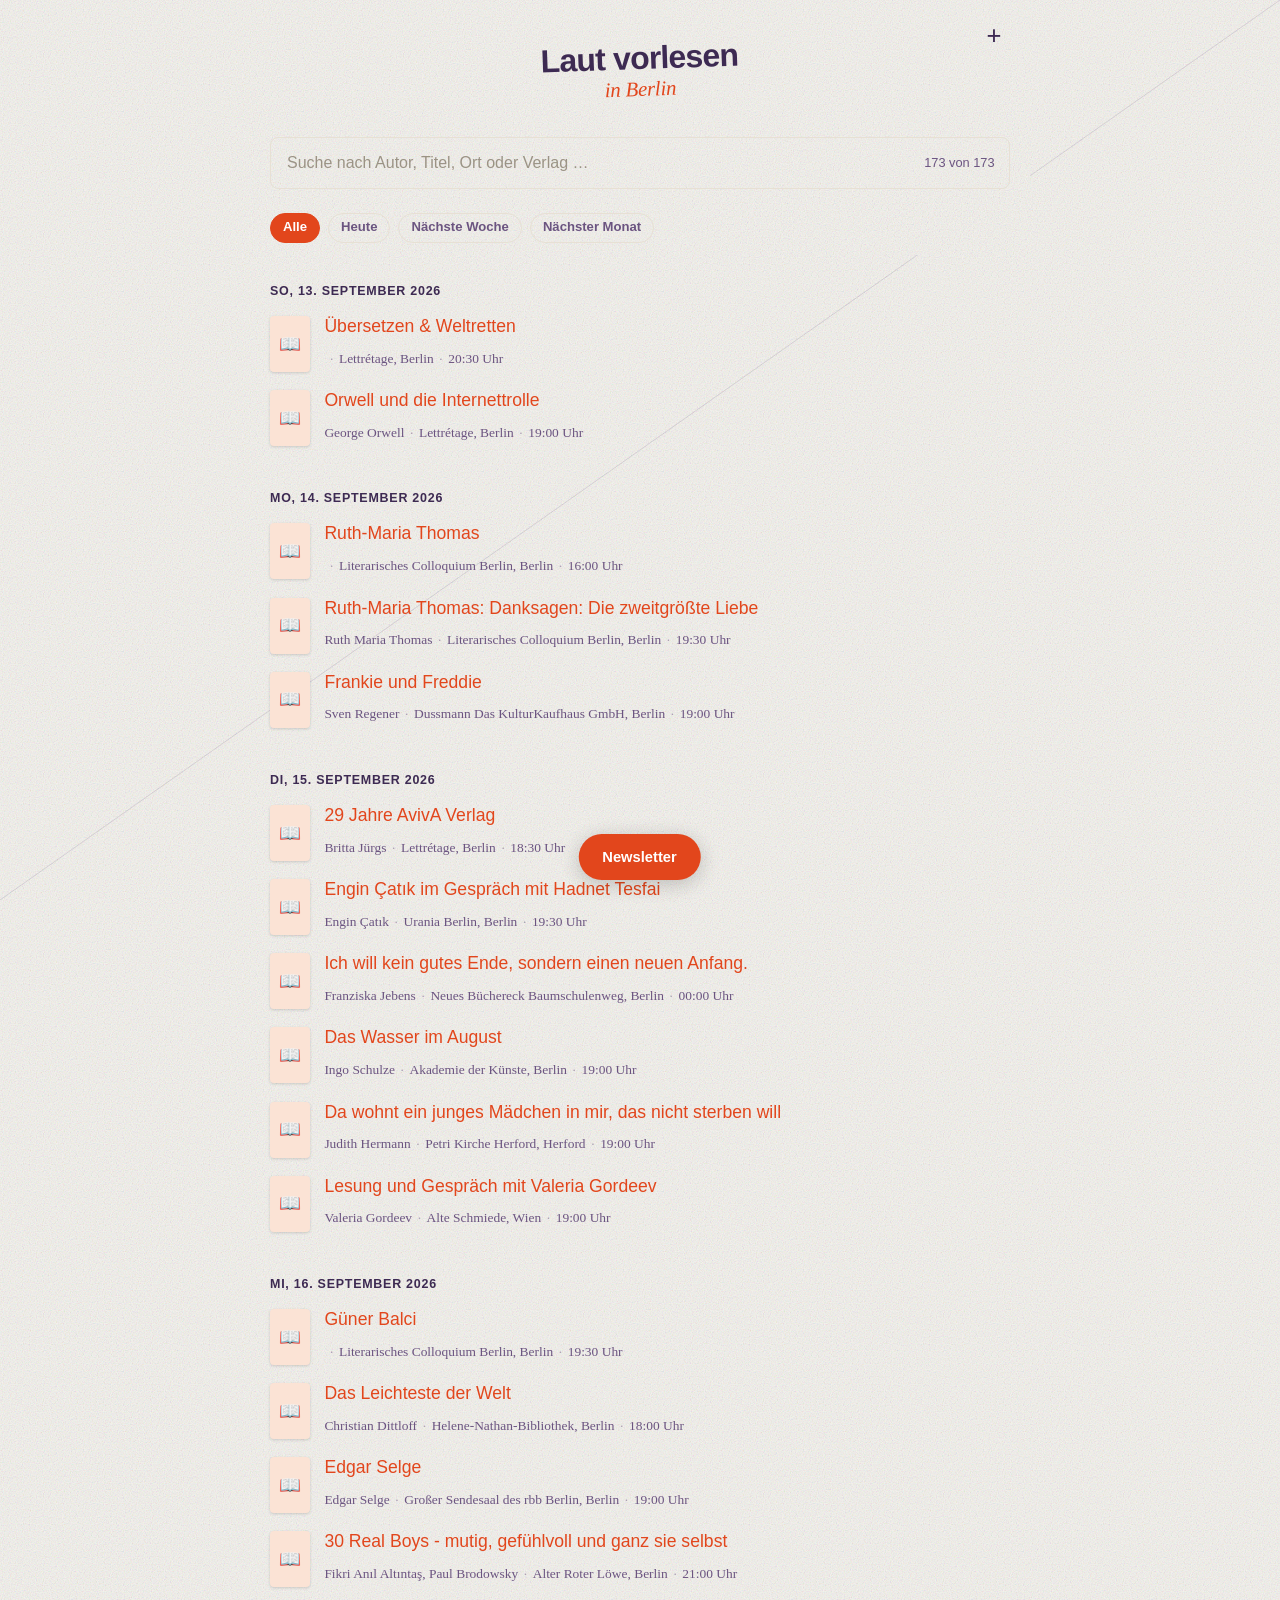
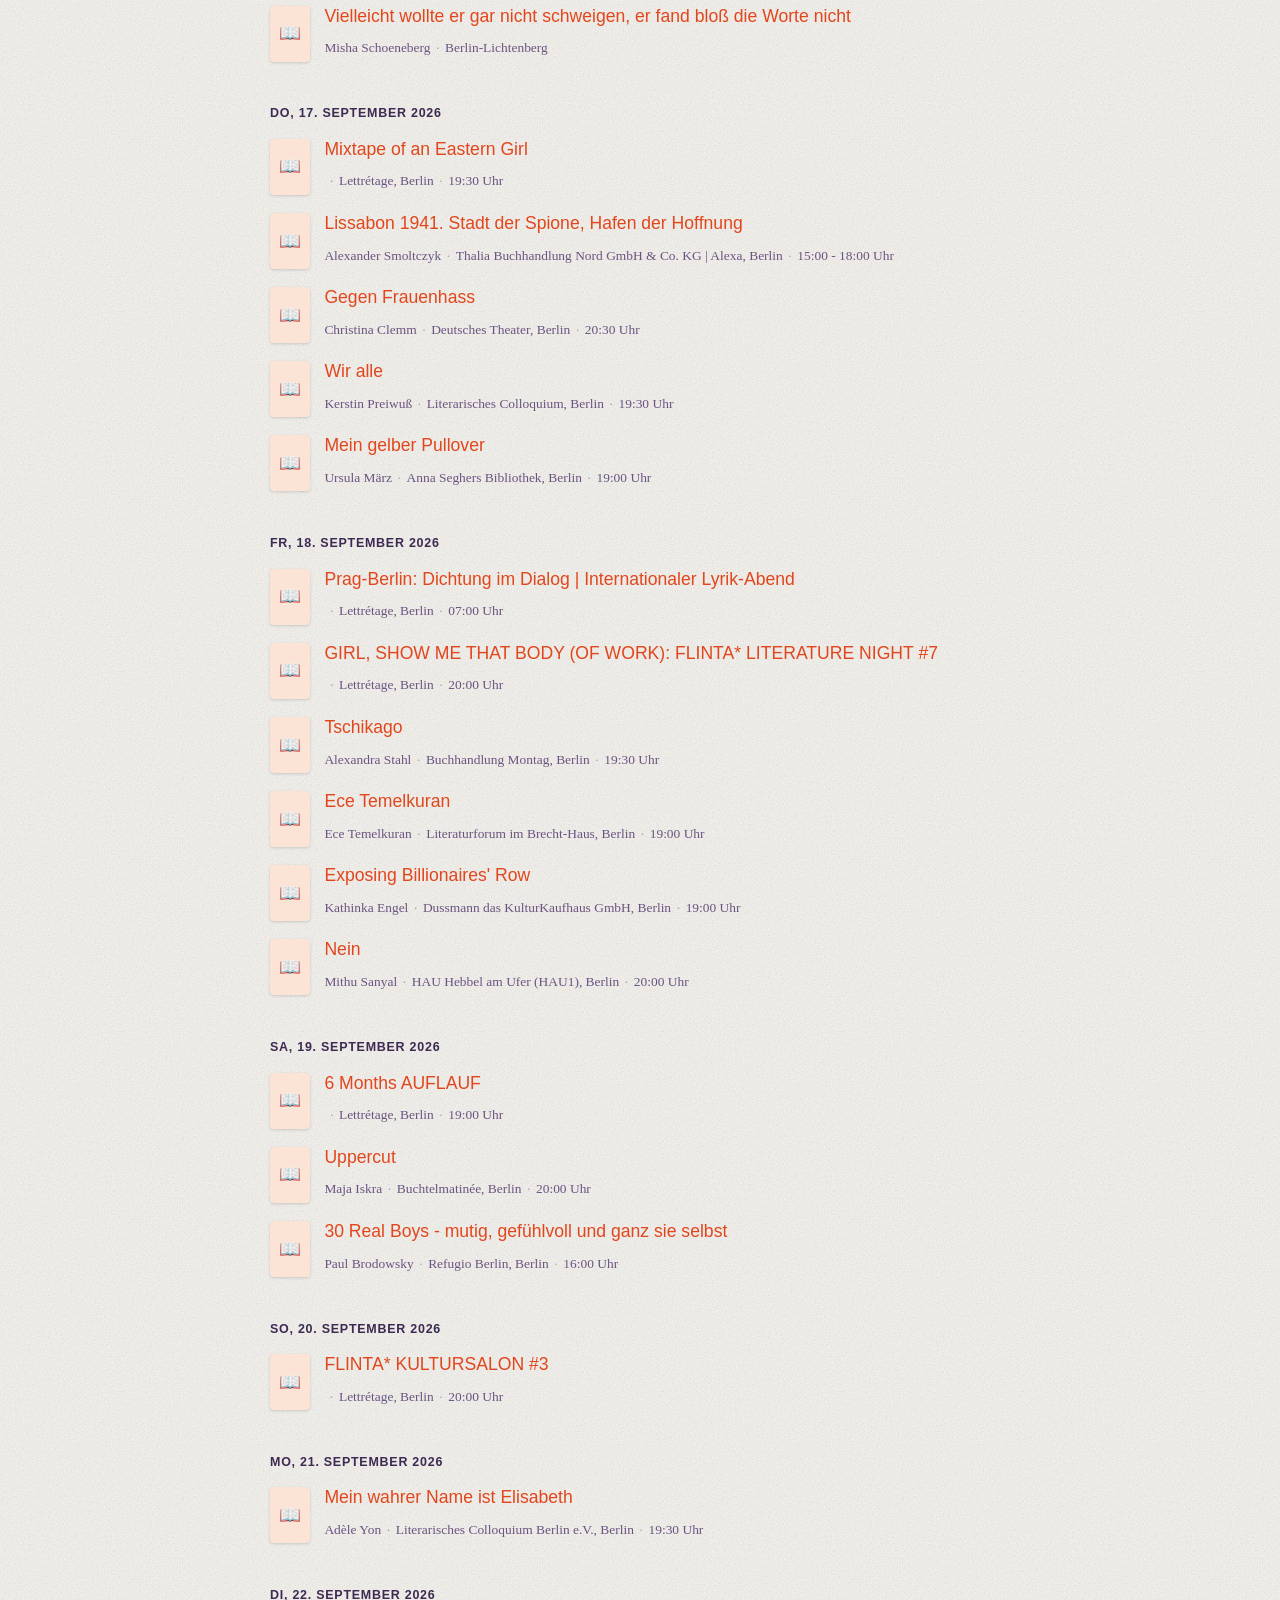
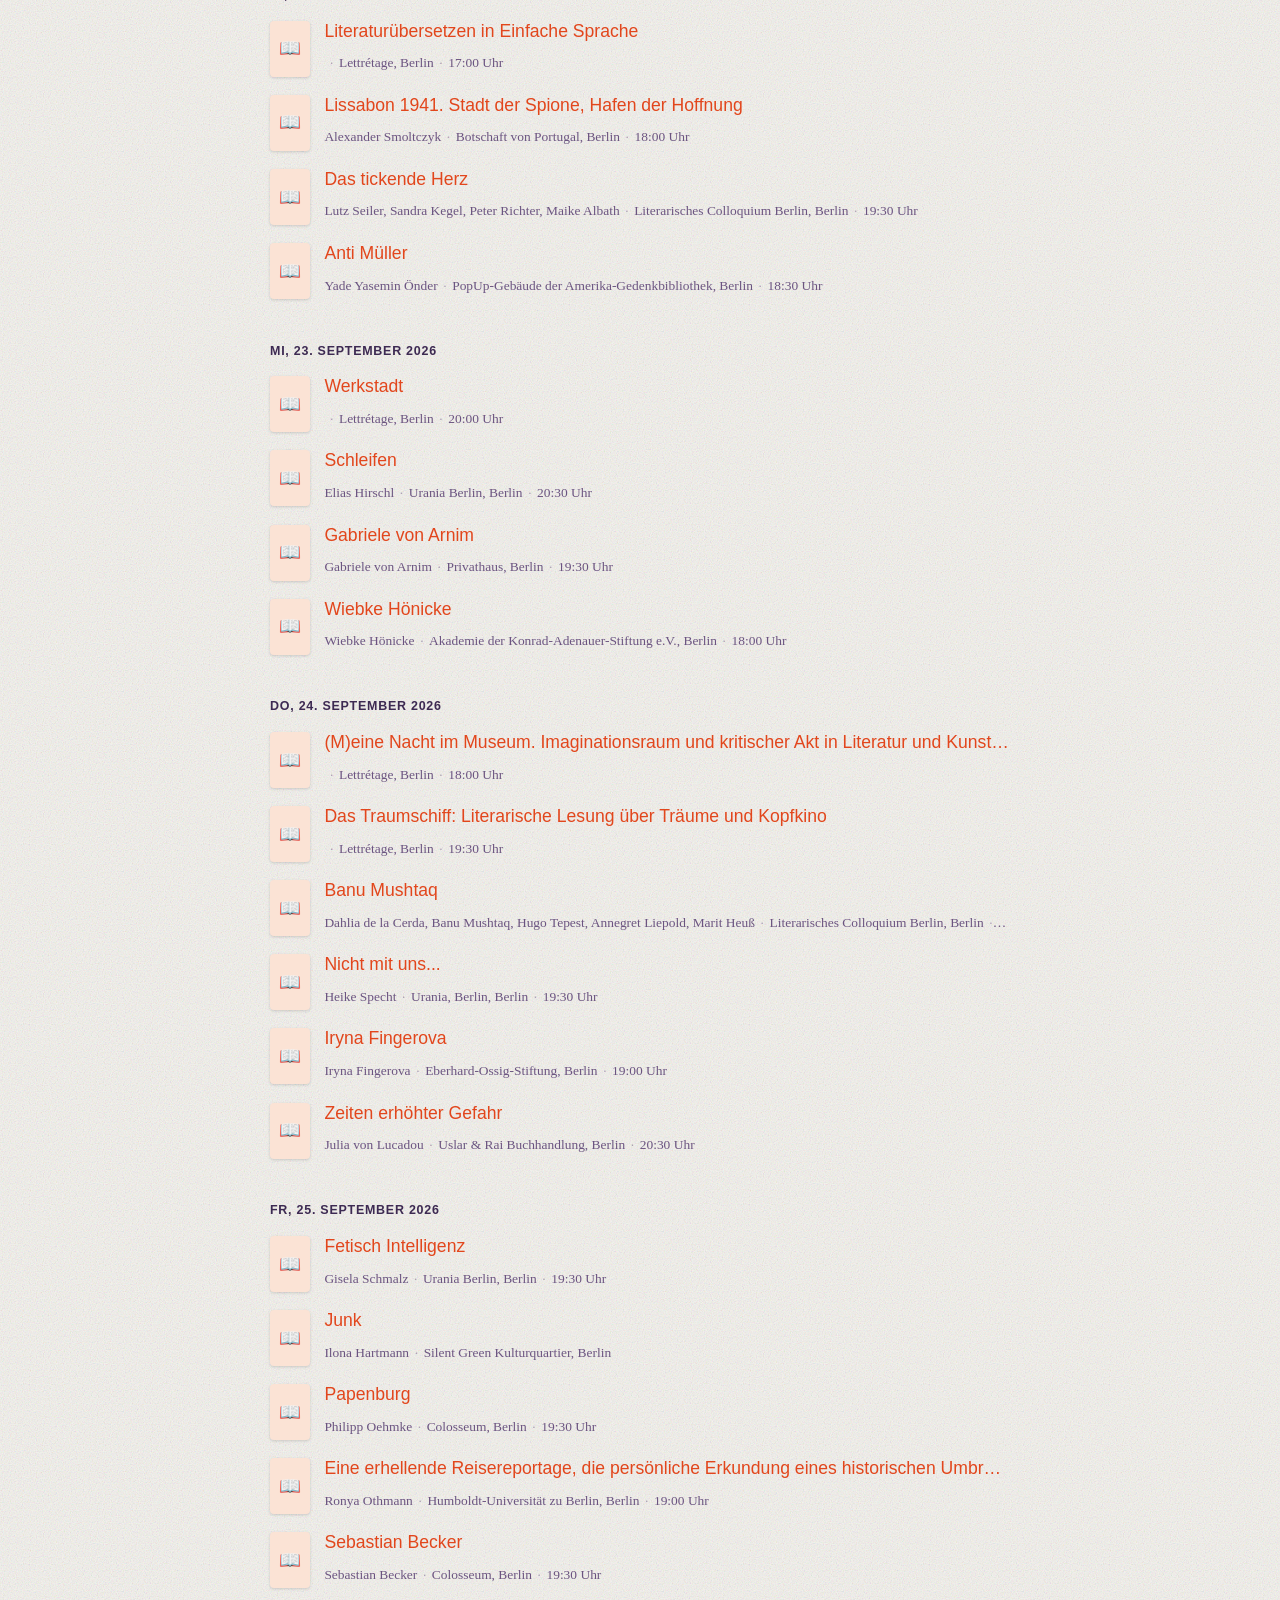
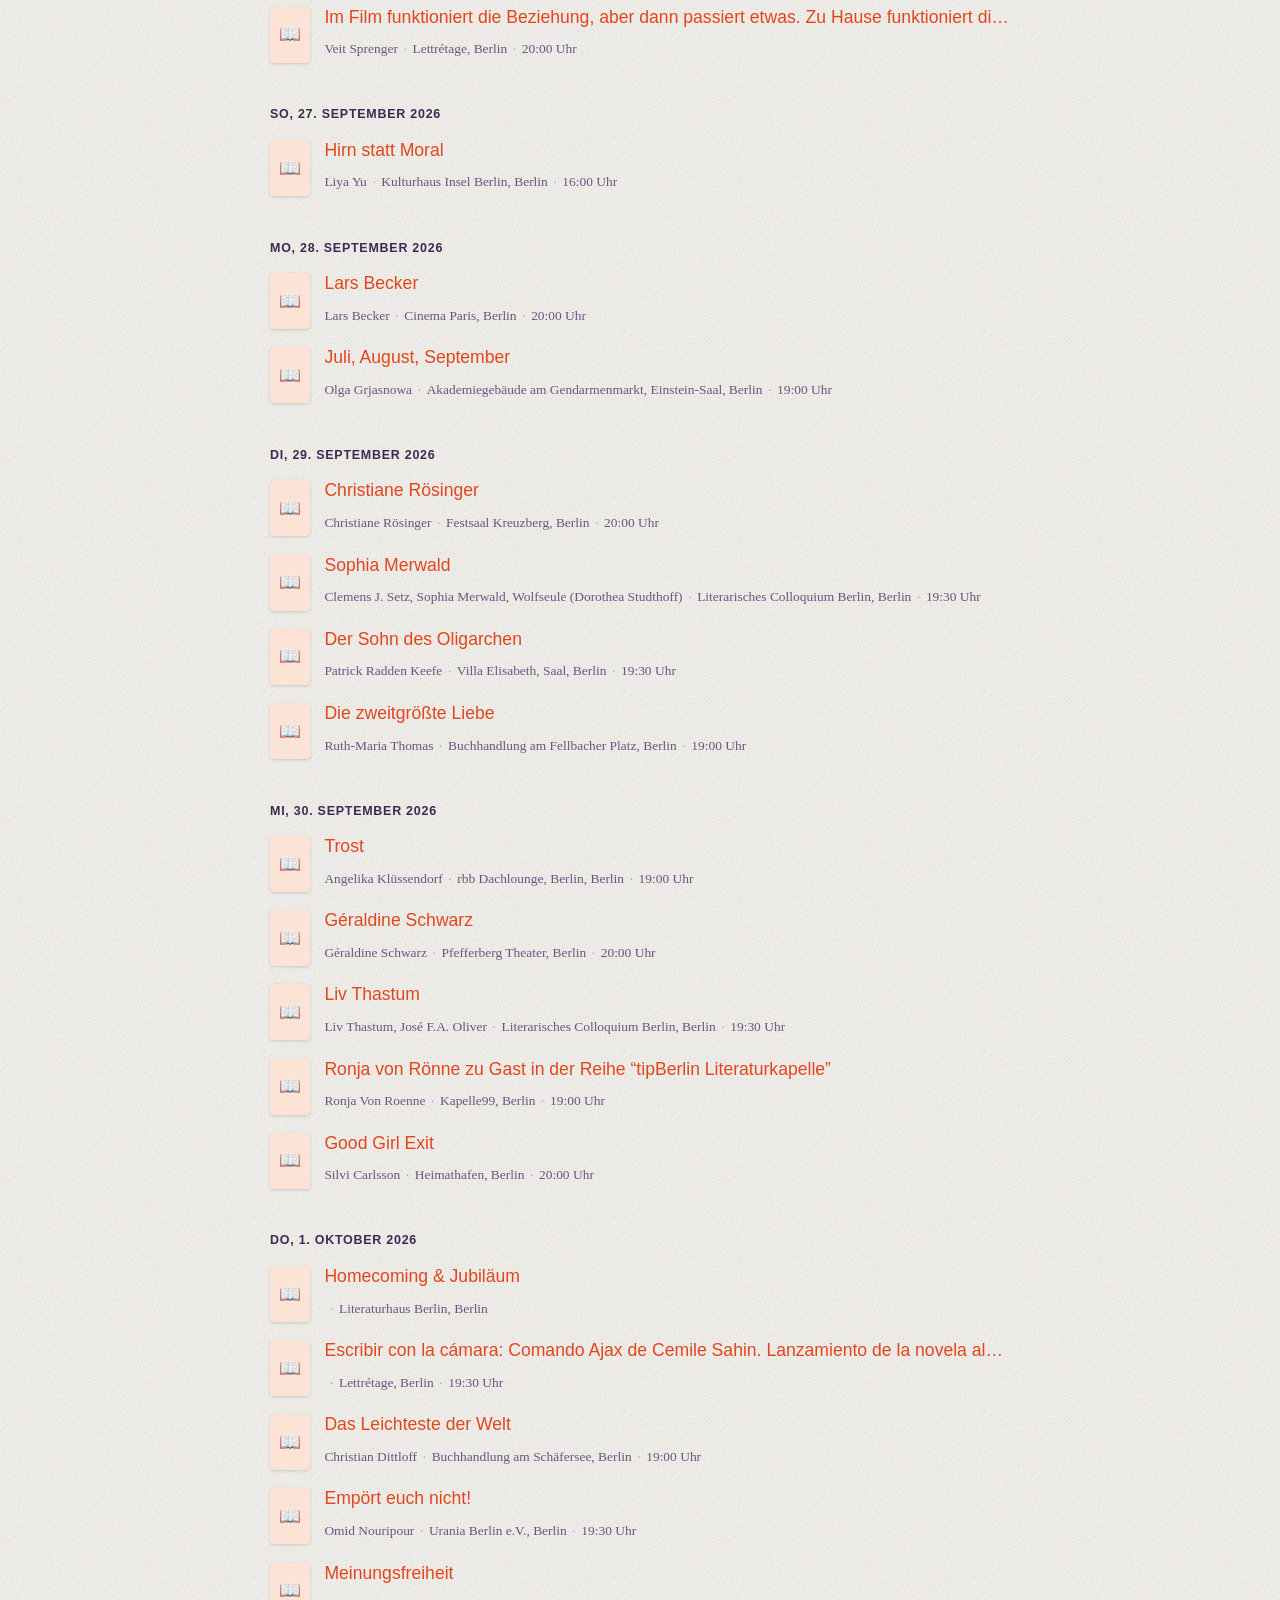
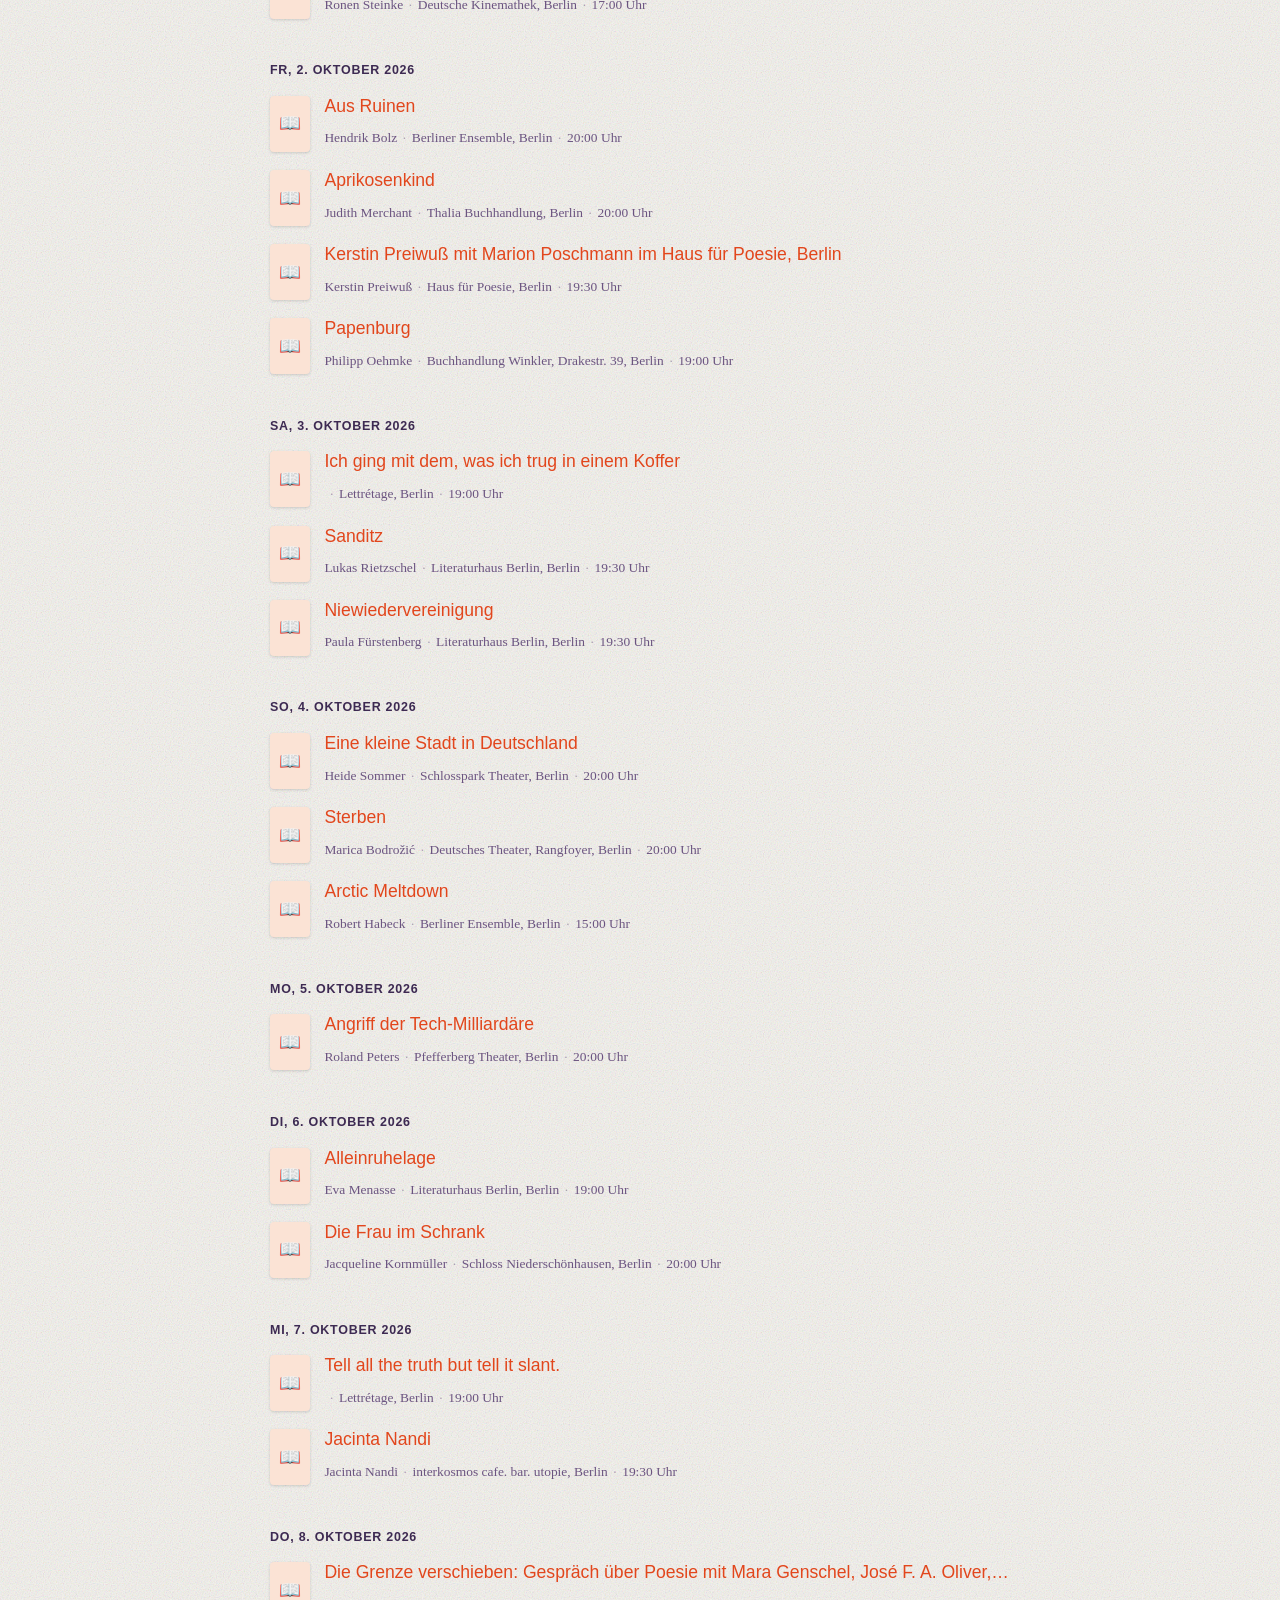
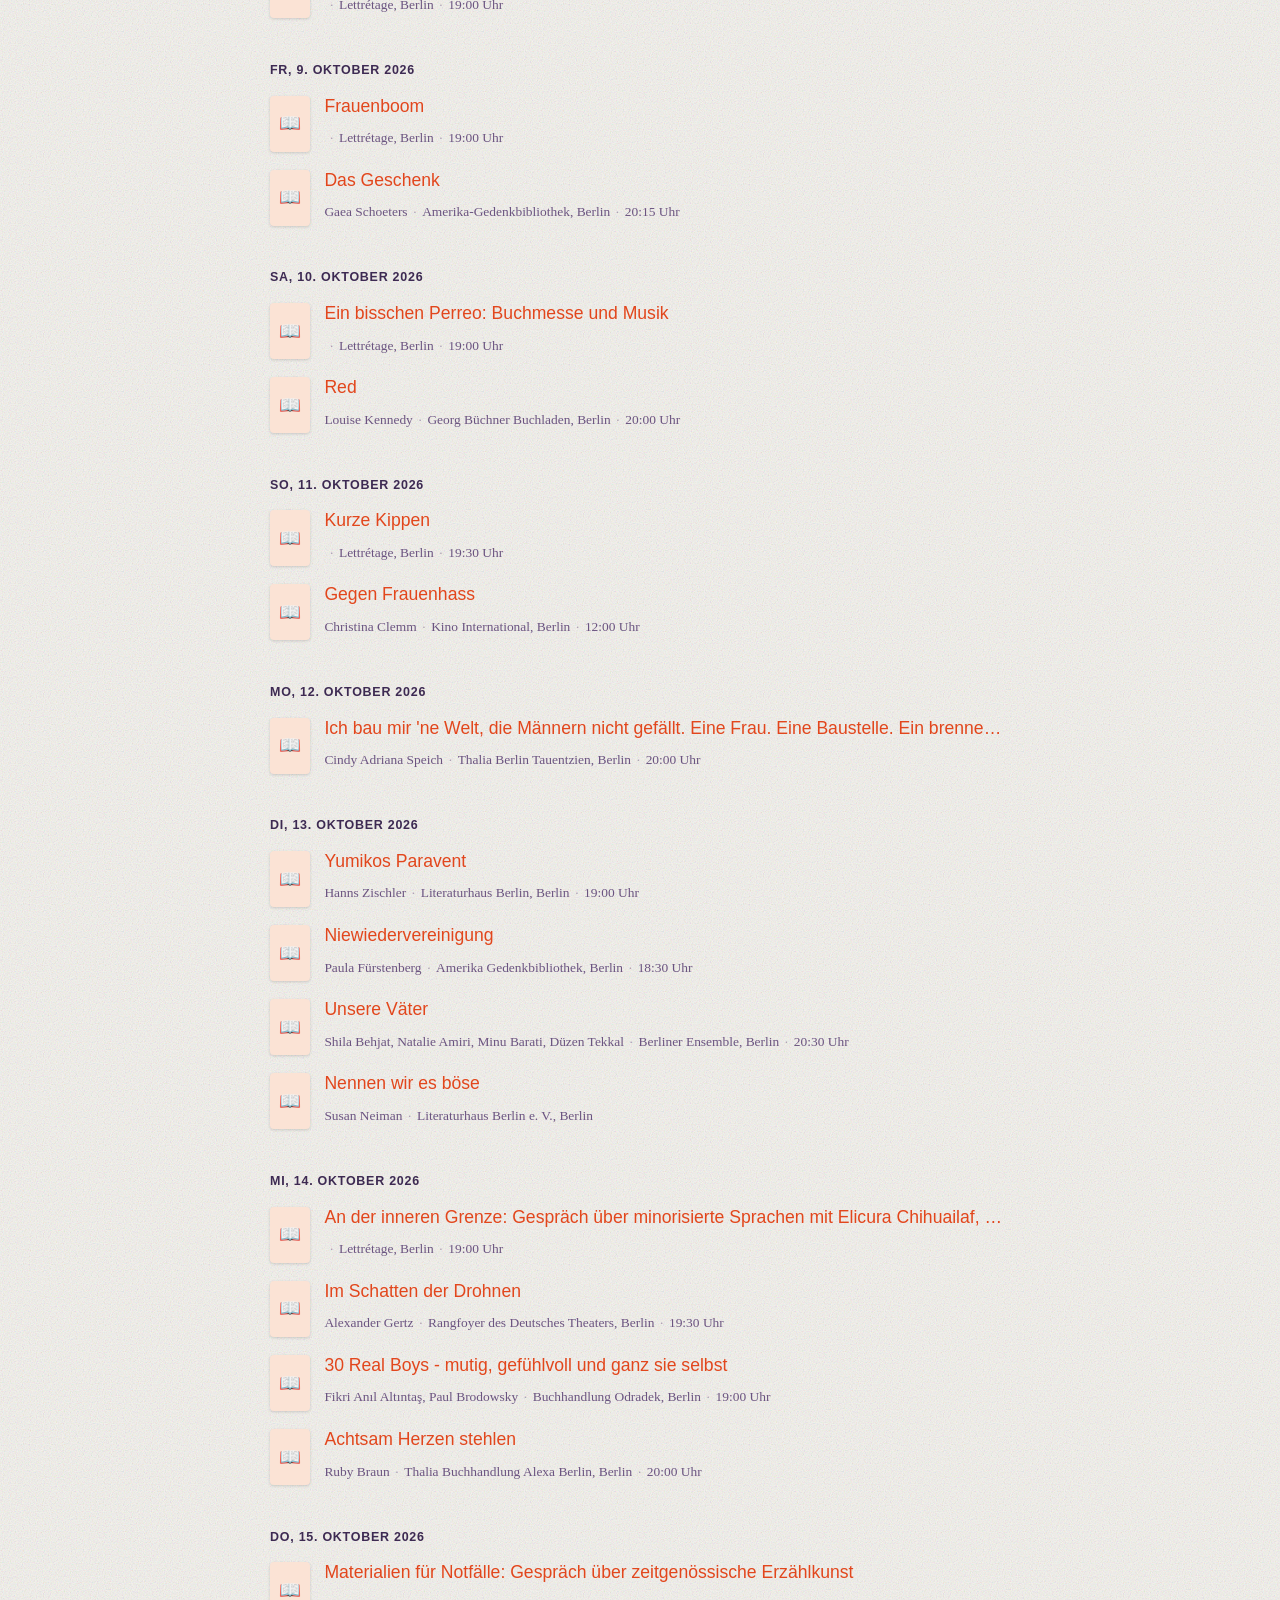
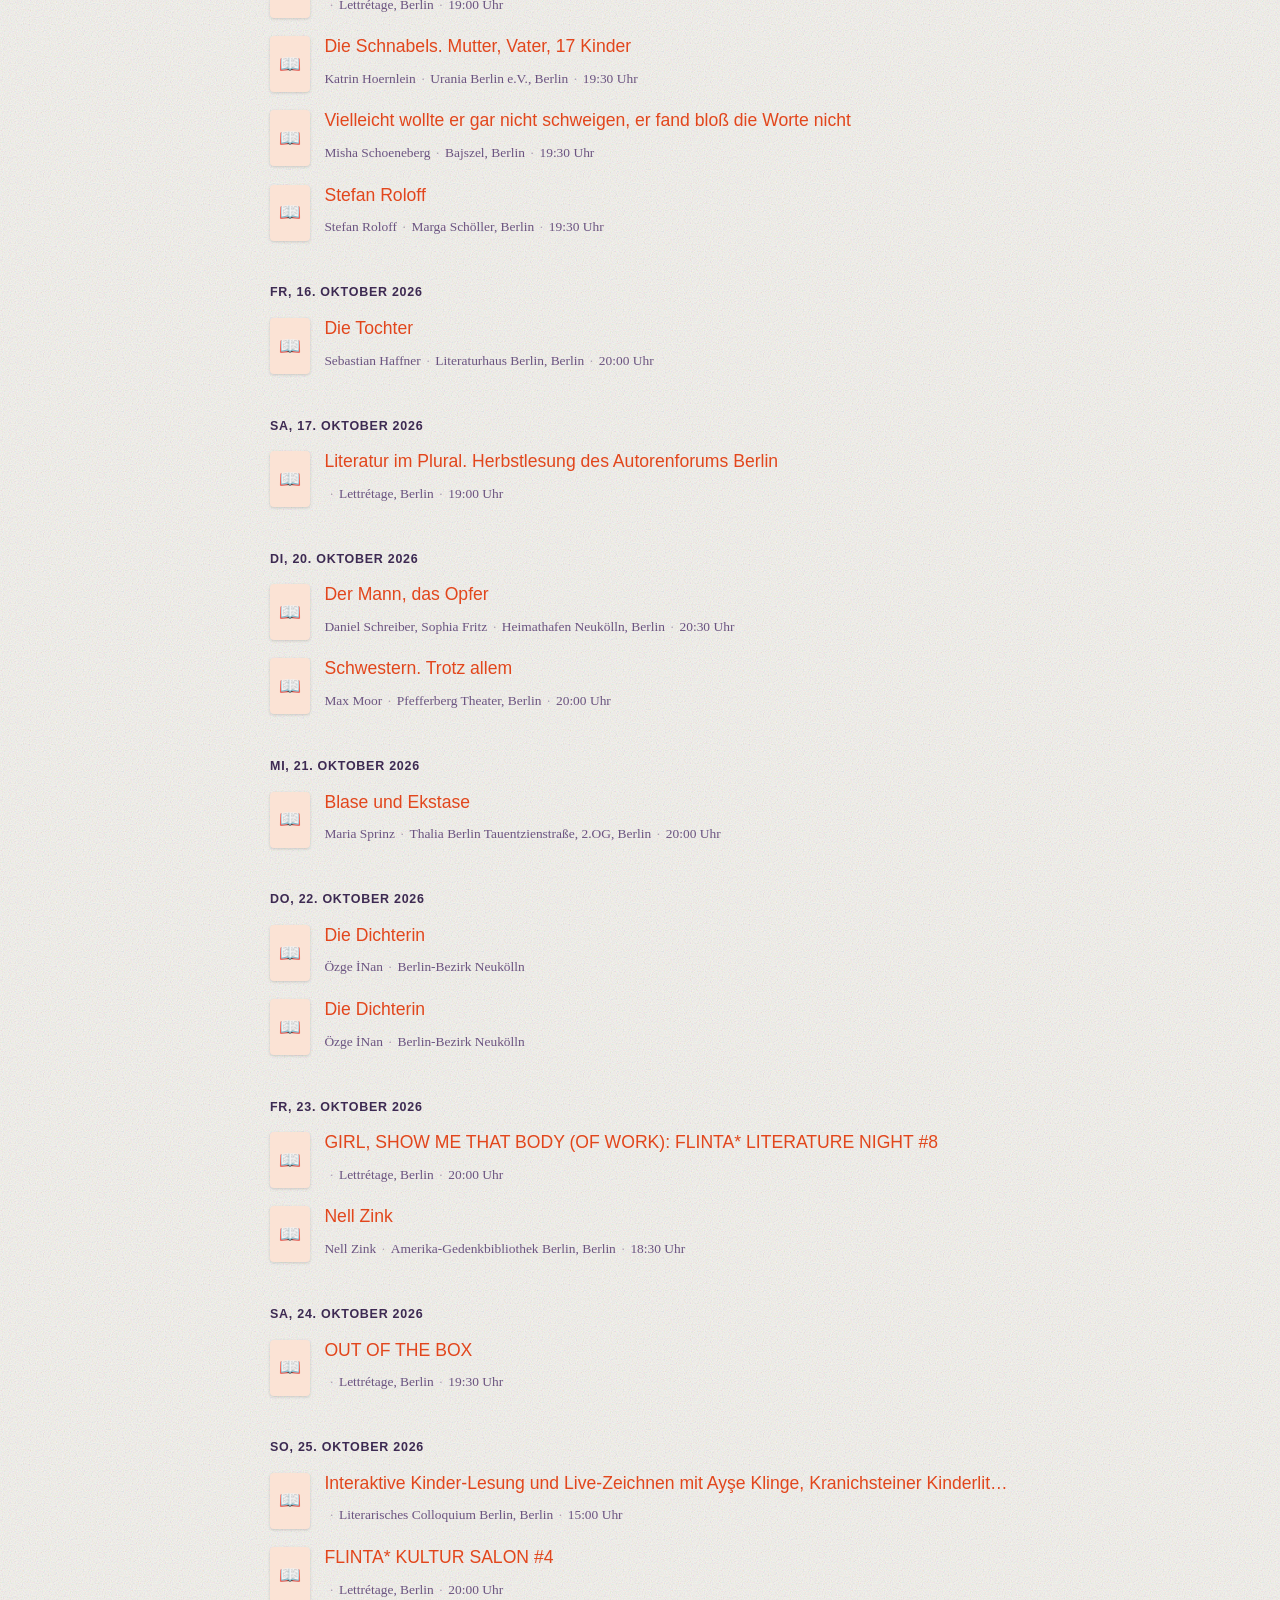
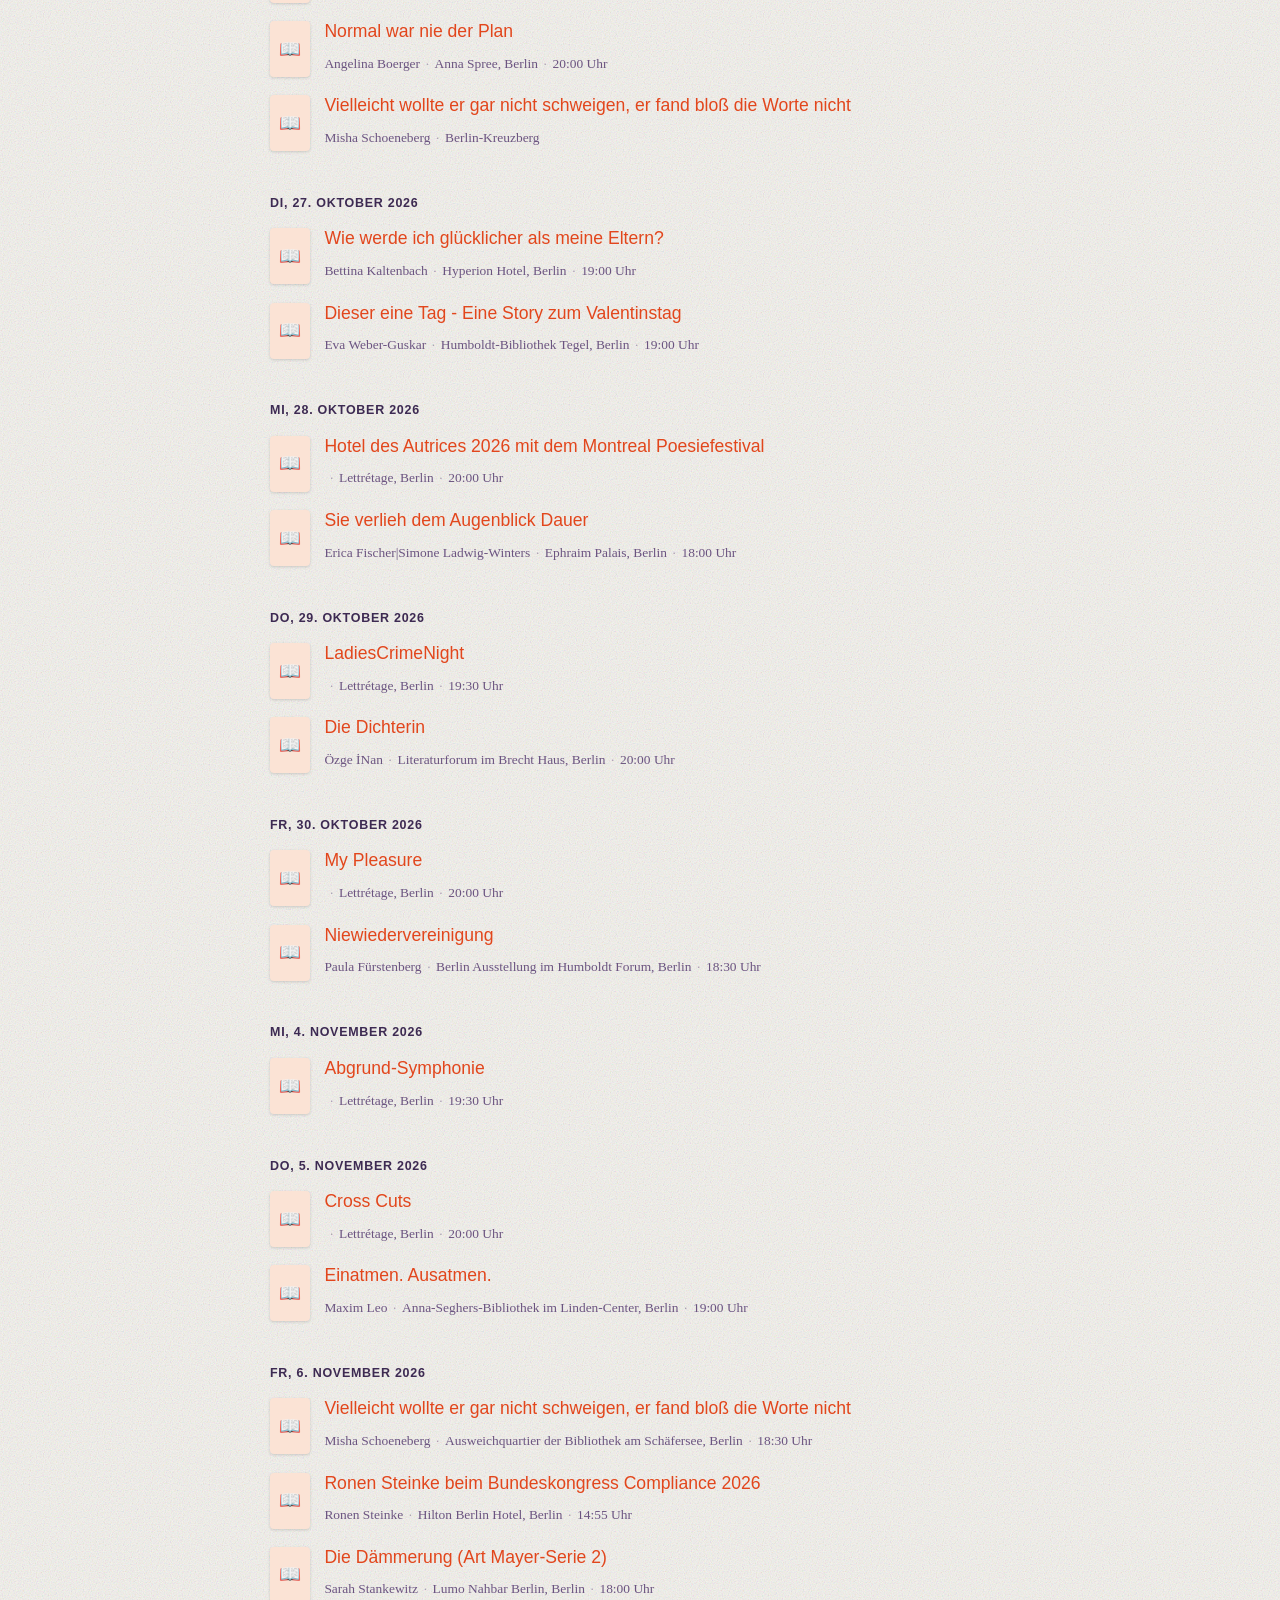
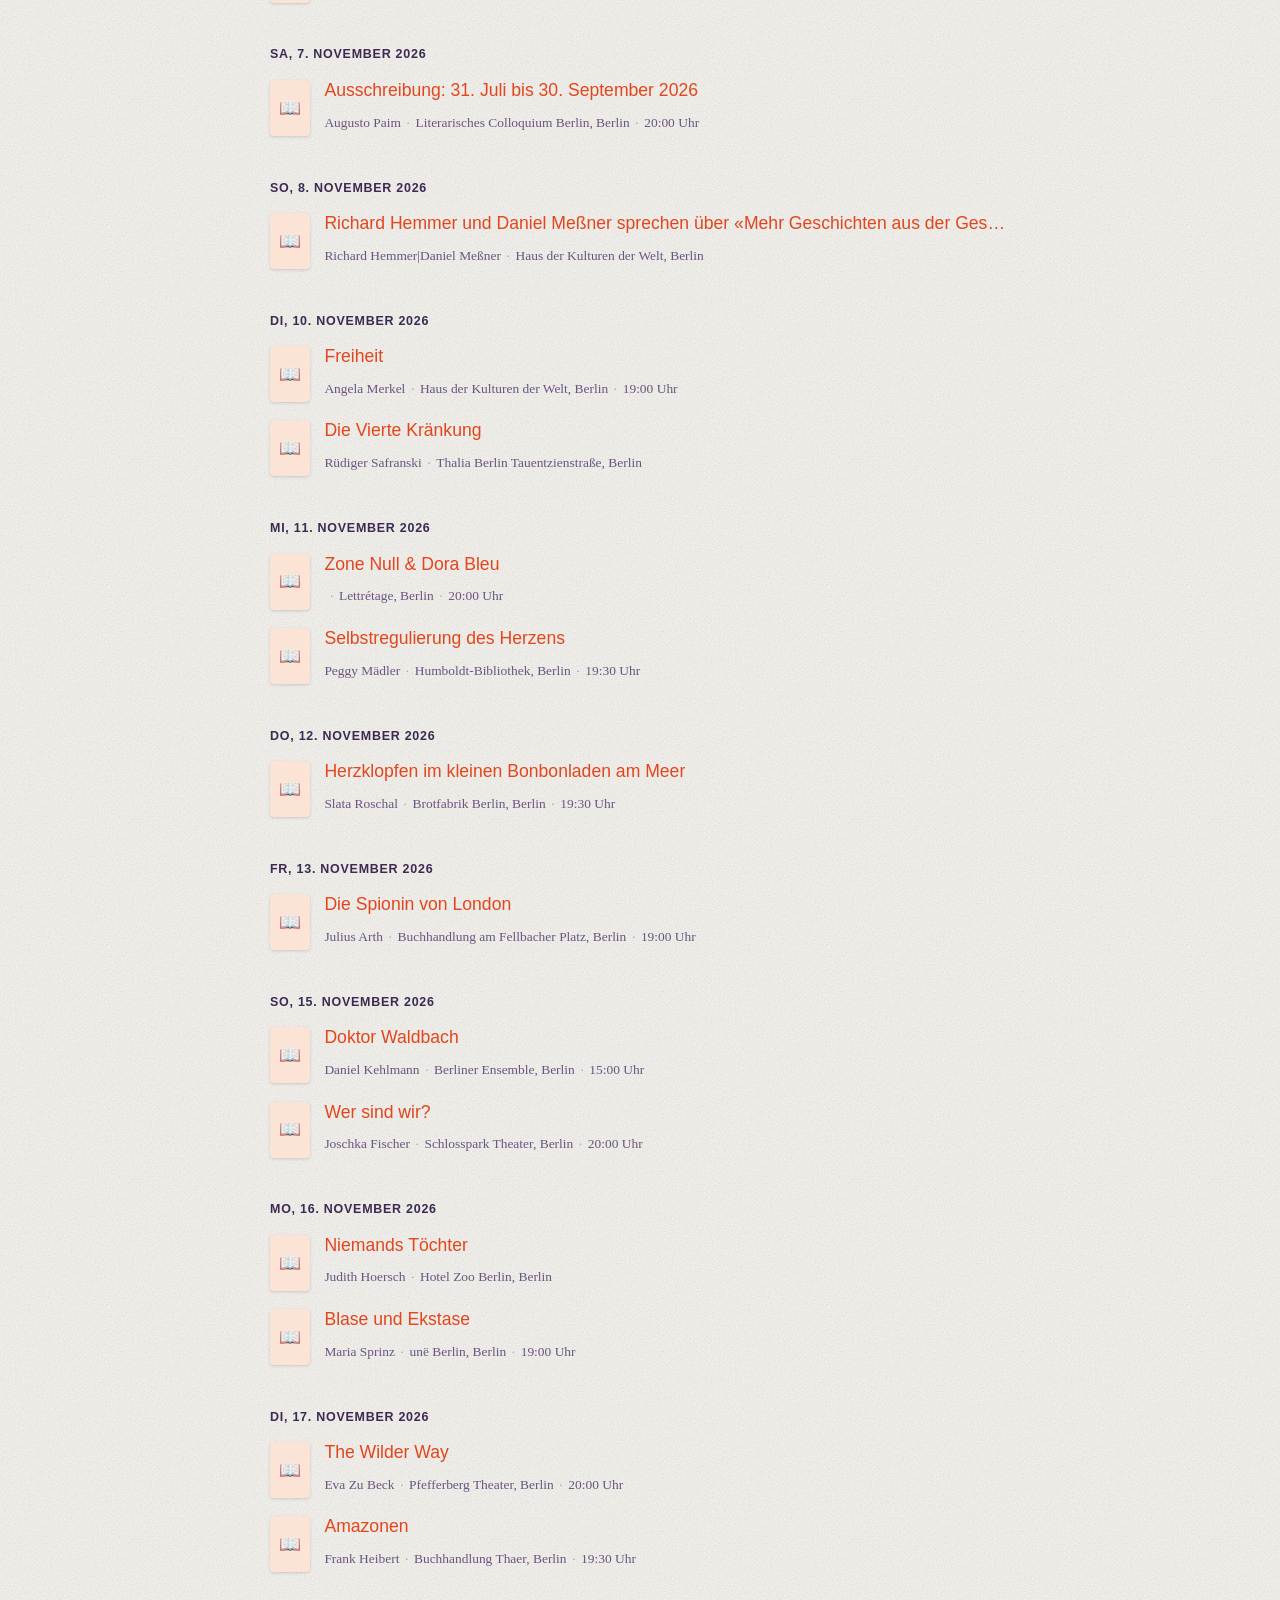
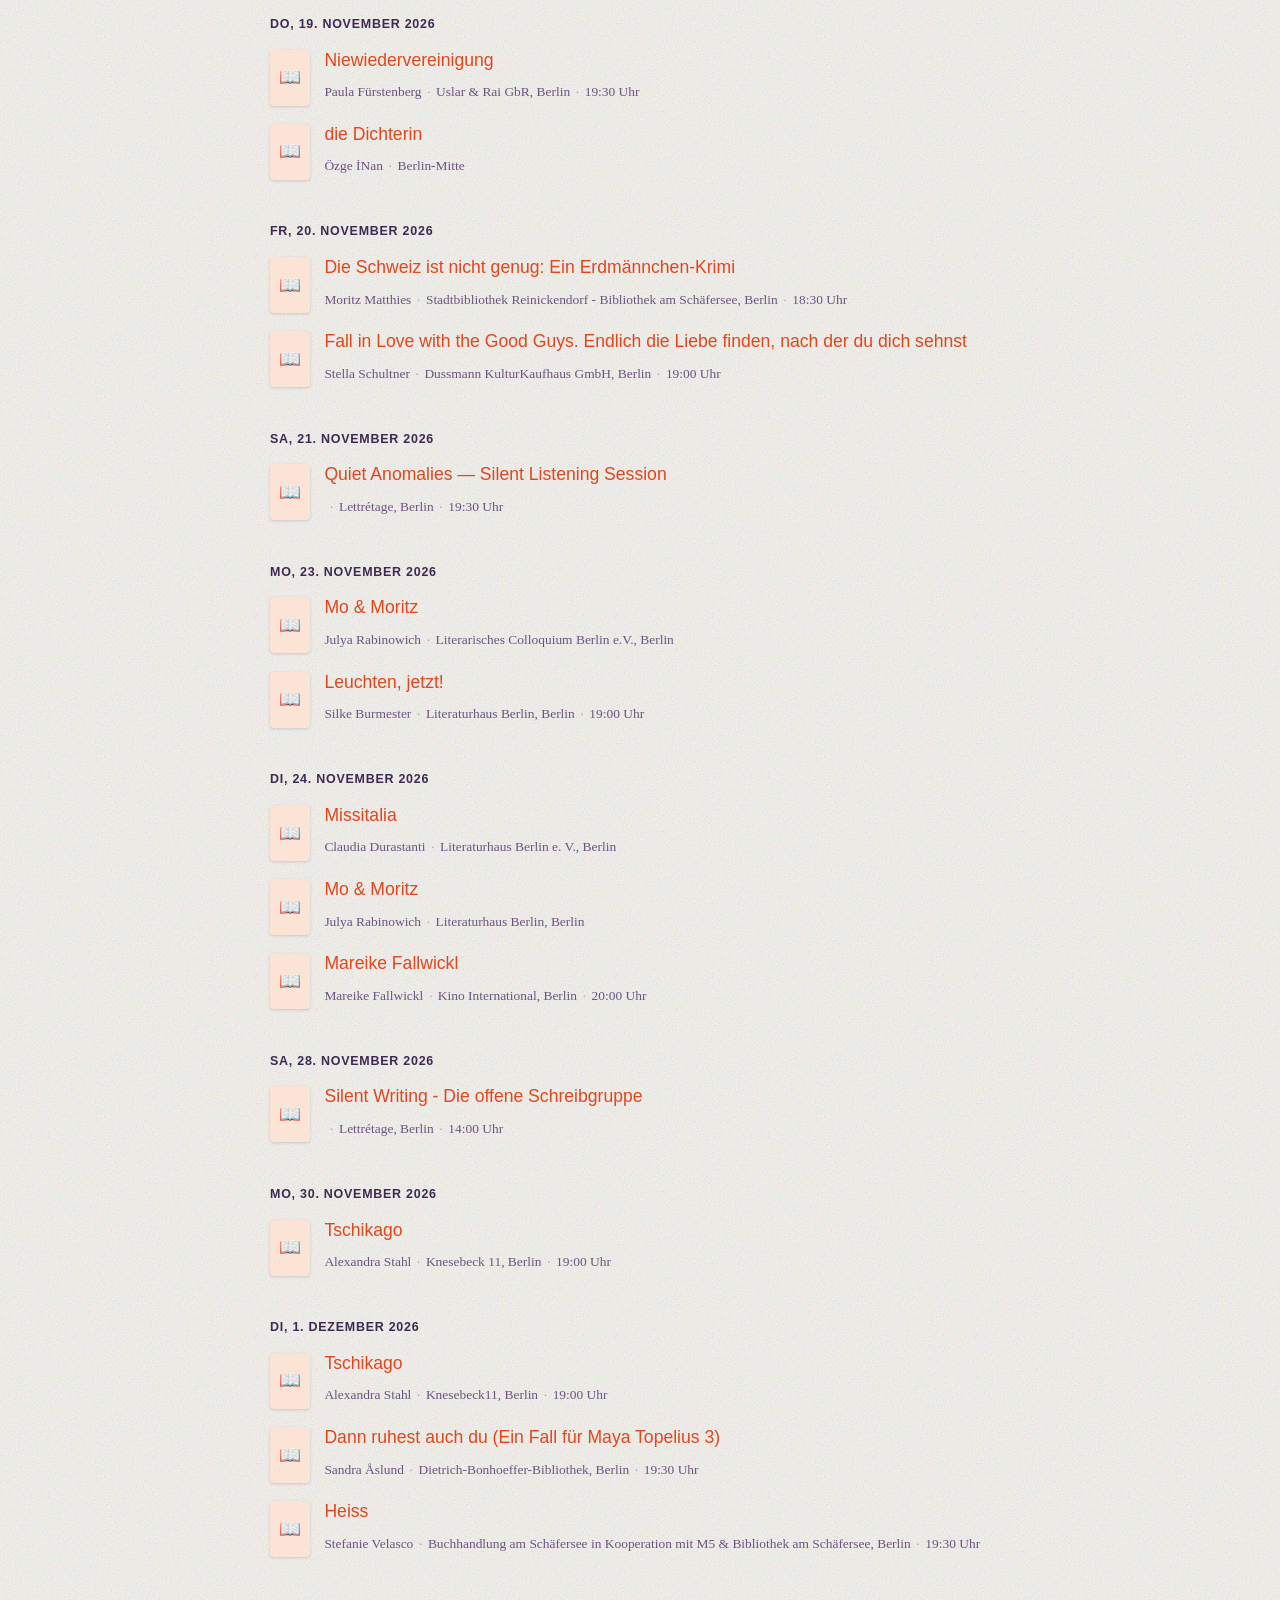
==== commit 1af134c2: "Lighten diagonal accent line and move it behind page content - Lowered stroke opacity from 0.35 to 0" ====
--- a/web/index.html
+++ b/web/index.html
@@ -4,7 +4,7 @@
 <meta charset="UTF-8">
 <meta name="viewport" content="width=device-width, initial-scale=1.0">
 <title>Lesungen in Berlin</title>
-<link rel="stylesheet" href="style.css?v=32">
+<link rel="stylesheet" href="style.css?v=33">
 </head>
 <body>
   <svg class="diagonal-accent" aria-hidden="true" focusable="false">
@@ -86,6 +86,6 @@
     </form>
   </div>
 
-  <script src="app.js?v=32"></script>
+  <script src="app.js?v=33"></script>
 </body>
 </html>
--- a/web/style.css
+++ b/web/style.css
@@ -29,21 +29,23 @@
 
 /* Thin diagonal accent line, corner to corner across the whole page --
    fixed so it stays put while the list scrolls underneath it. Purely
-   decorative (pointer-events: none), sits above regular content but below
-   the sticky controls bar / overlays / floating widgets. */
+   decorative (pointer-events: none) and sits behind regular page content
+   (negative z-index paints before/below non-positioned in-flow content in
+   the same stacking context) -- only visible through the gaps between
+   text and cards, not overlapping them. */
 .diagonal-accent {
   position: fixed;
   inset: 0;
   width: 100%;
   height: 100%;
   pointer-events: none;
-  z-index: 5;
+  z-index: -1;
 }
 
 .diagonal-accent line {
   stroke: var(--ink-soft);
   stroke-width: 1;
-  opacity: 0.35;
+  opacity: 0.18;
   vector-effect: non-scaling-stroke;
 }
 
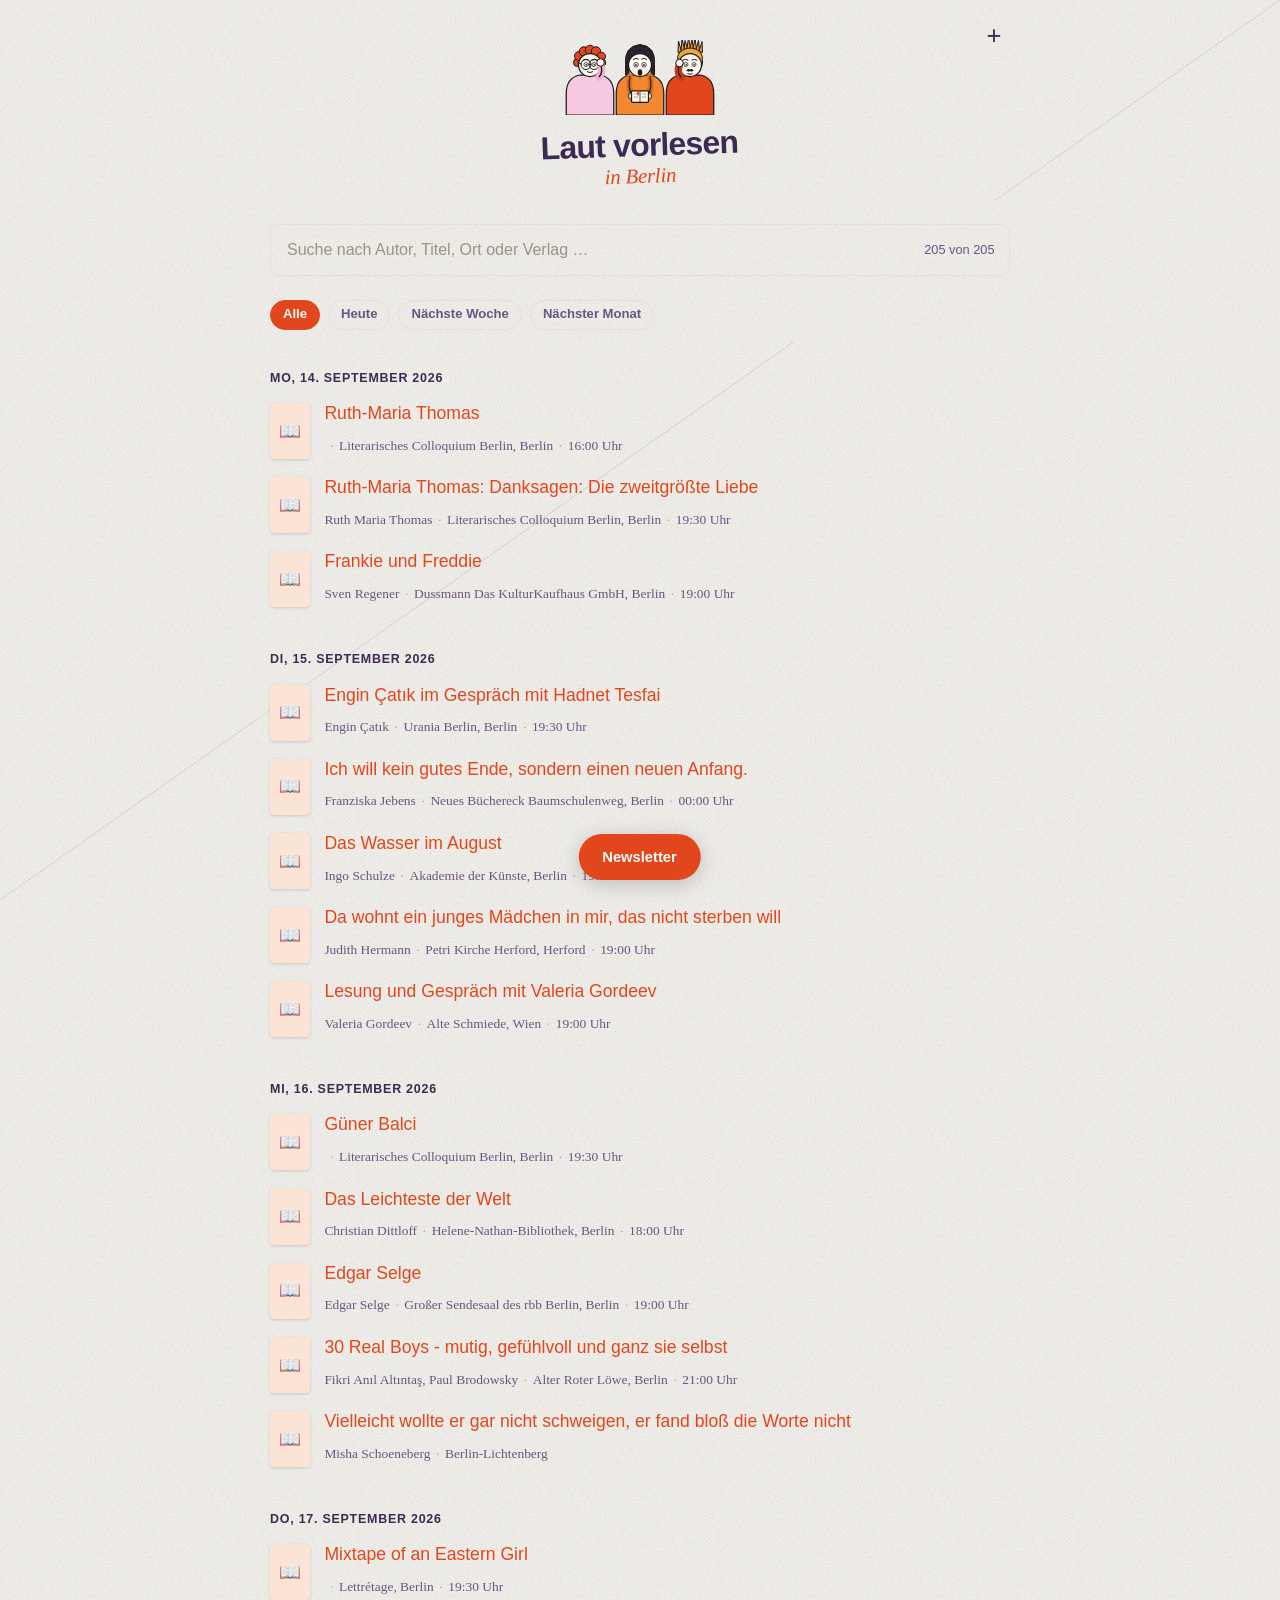
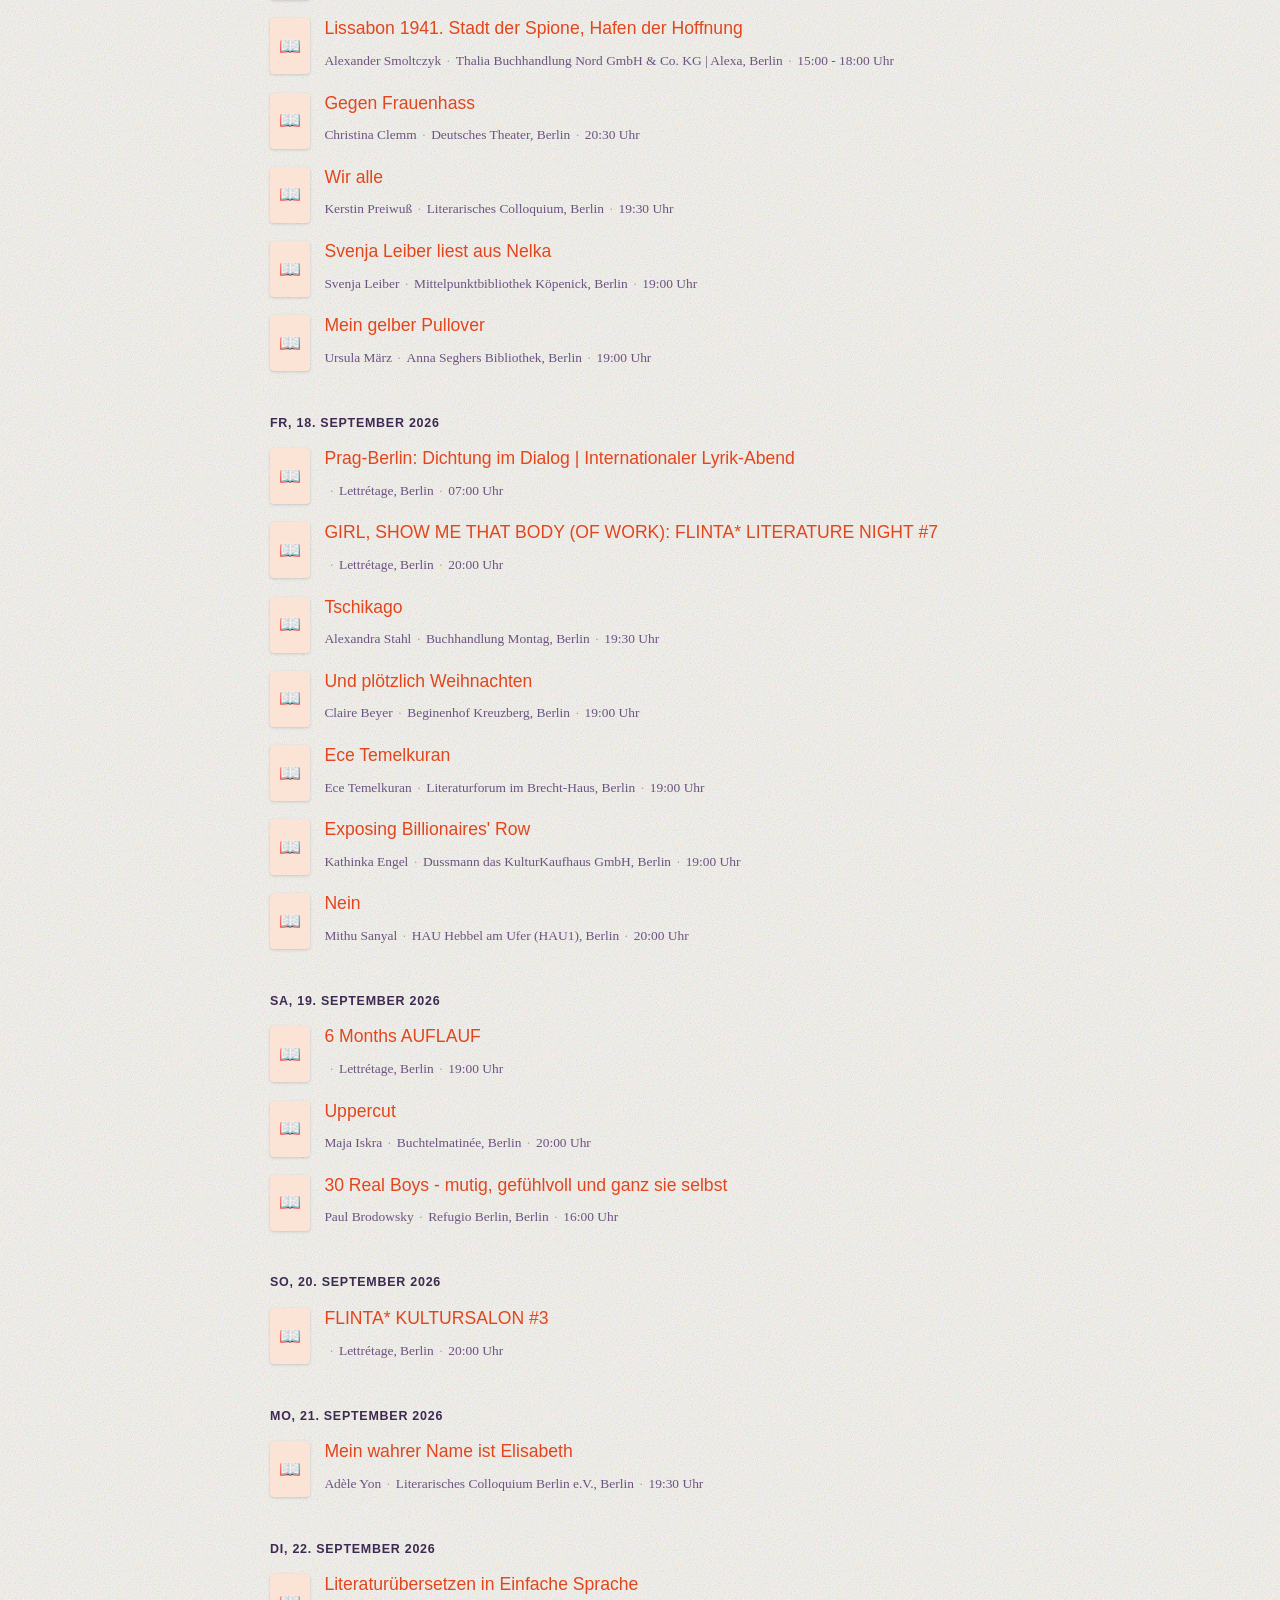
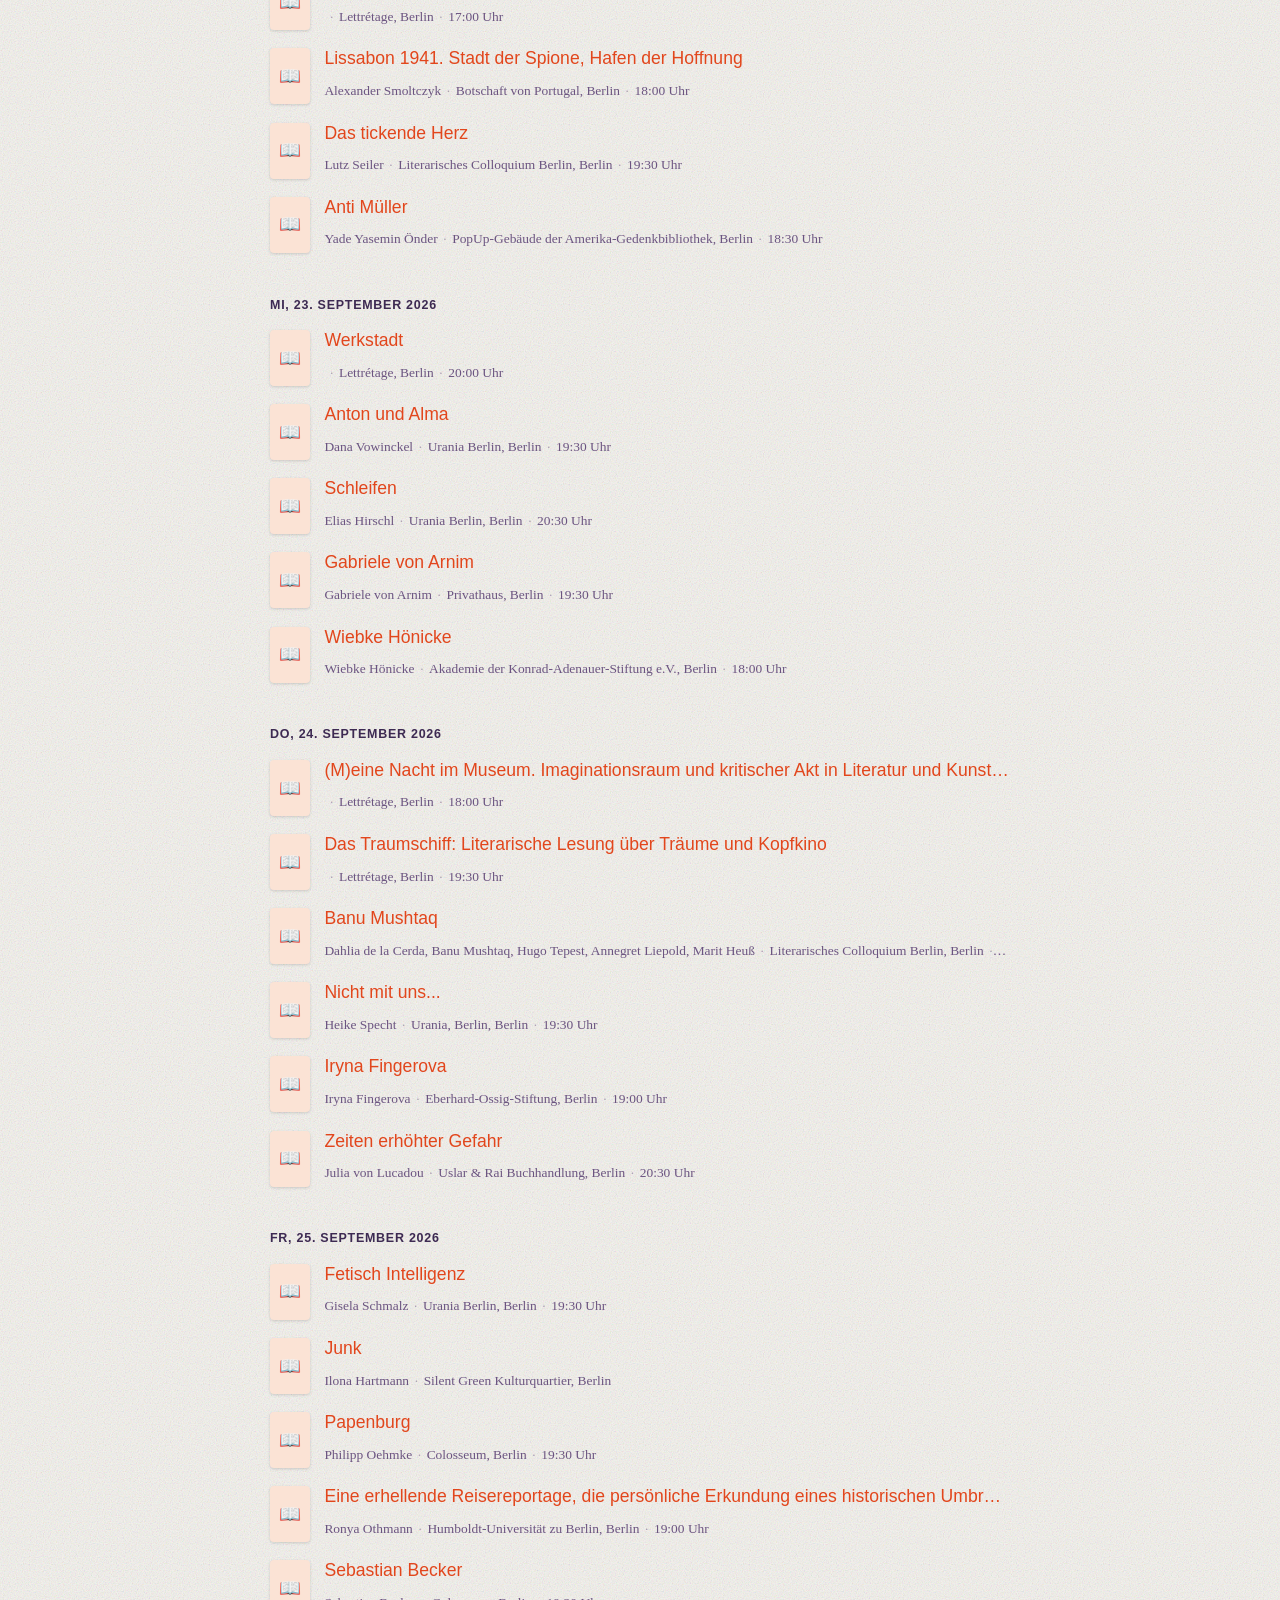
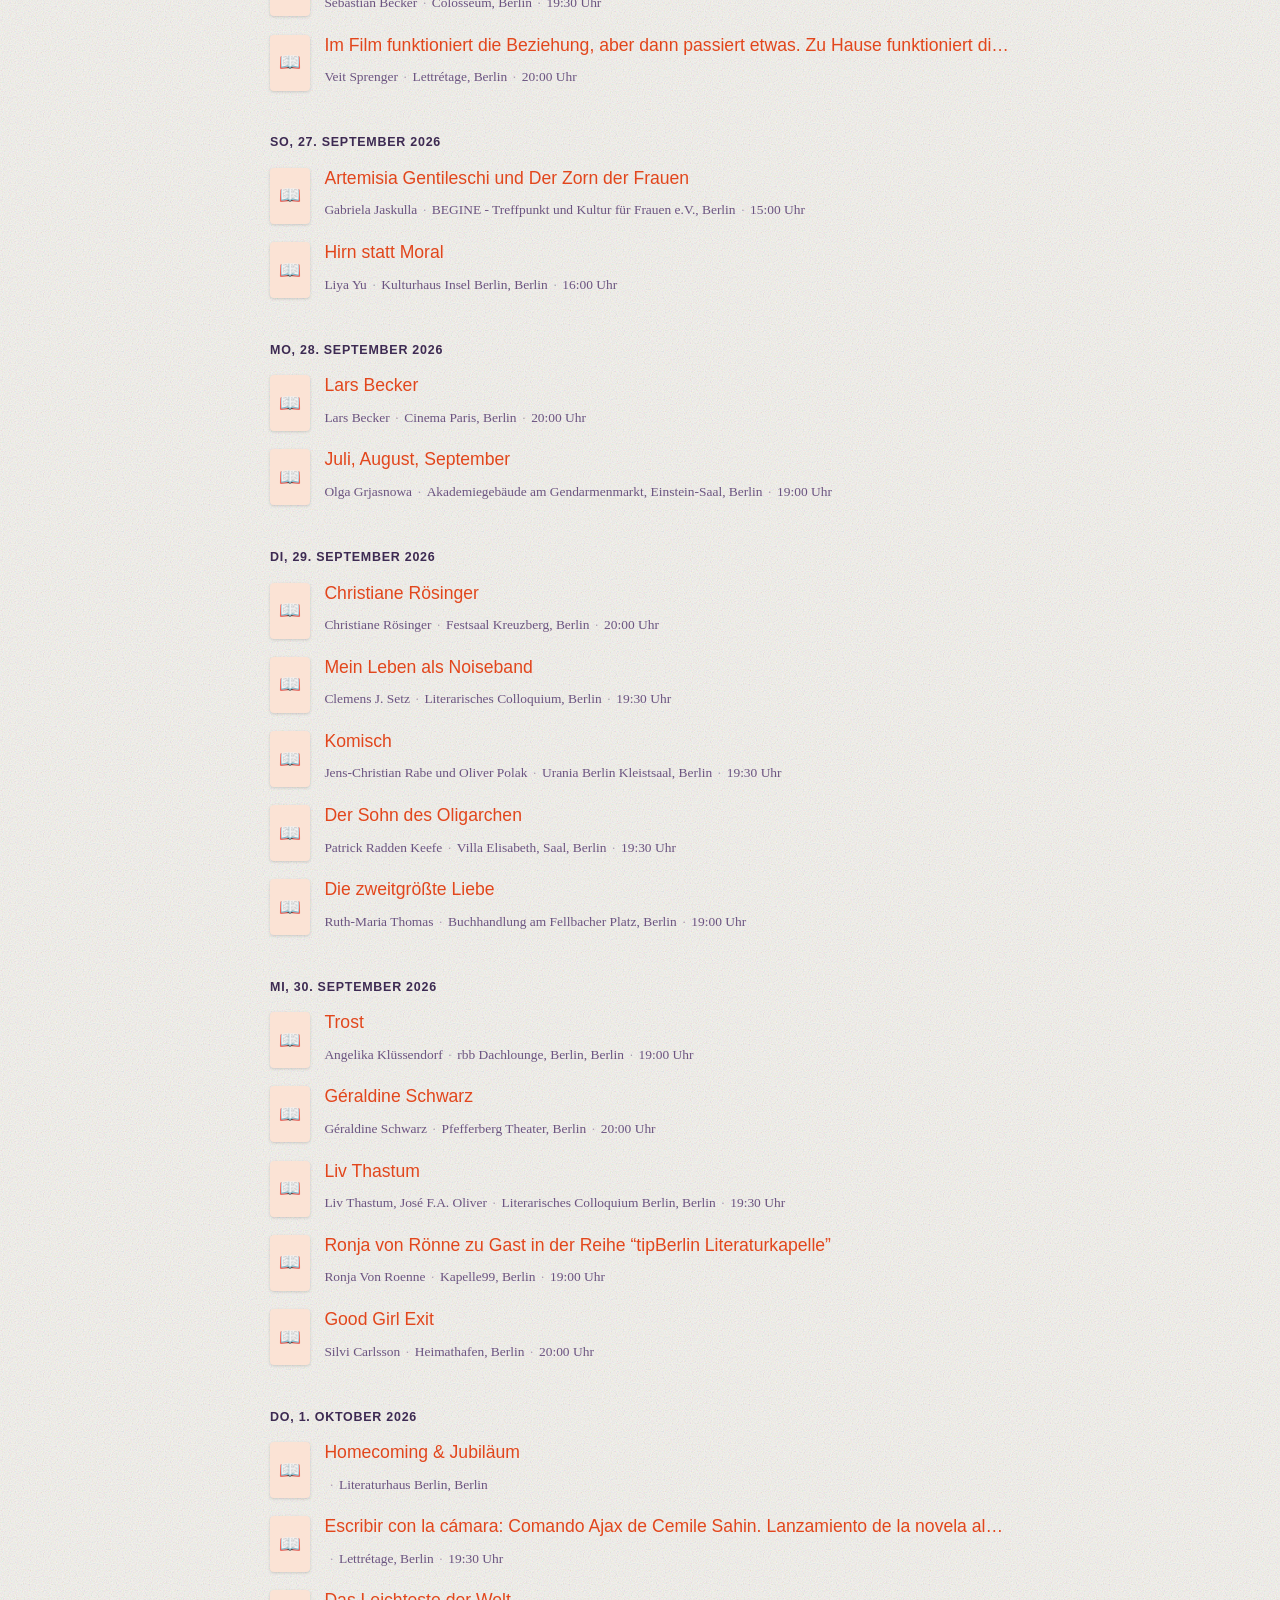
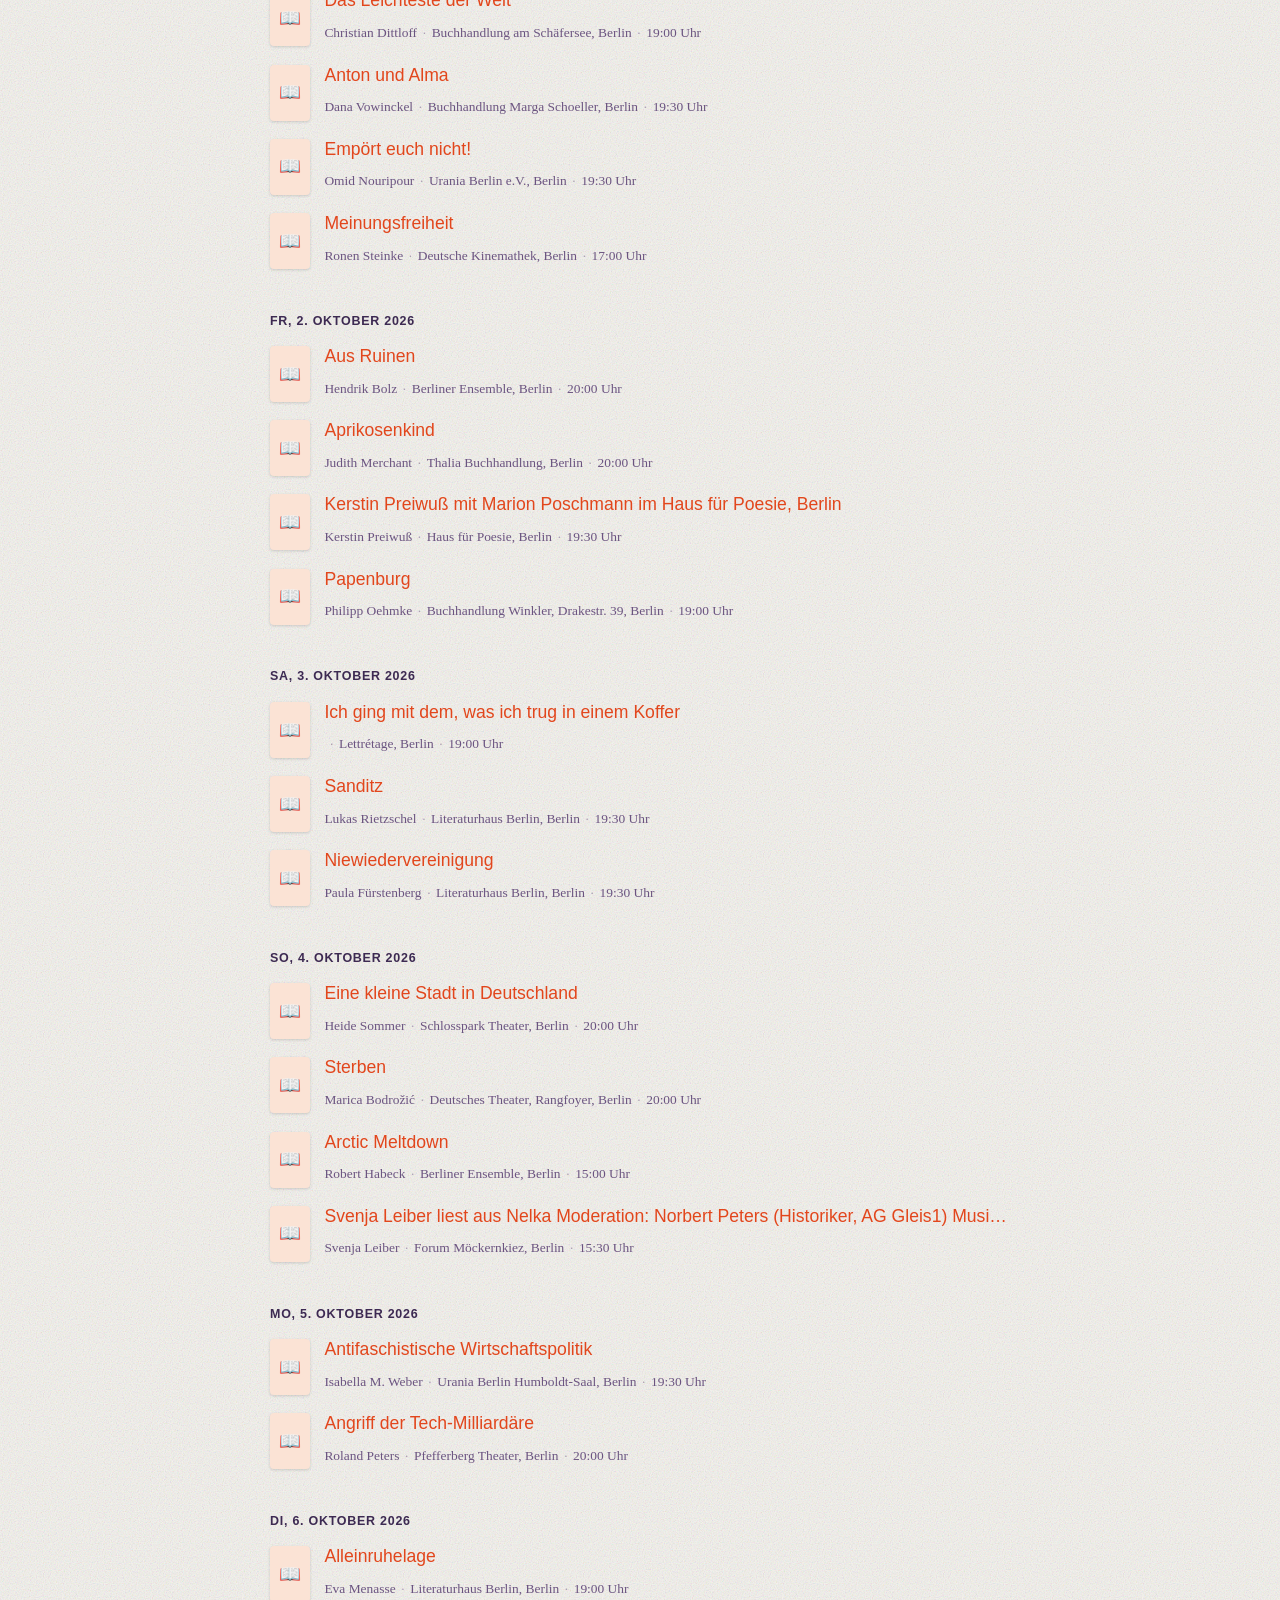
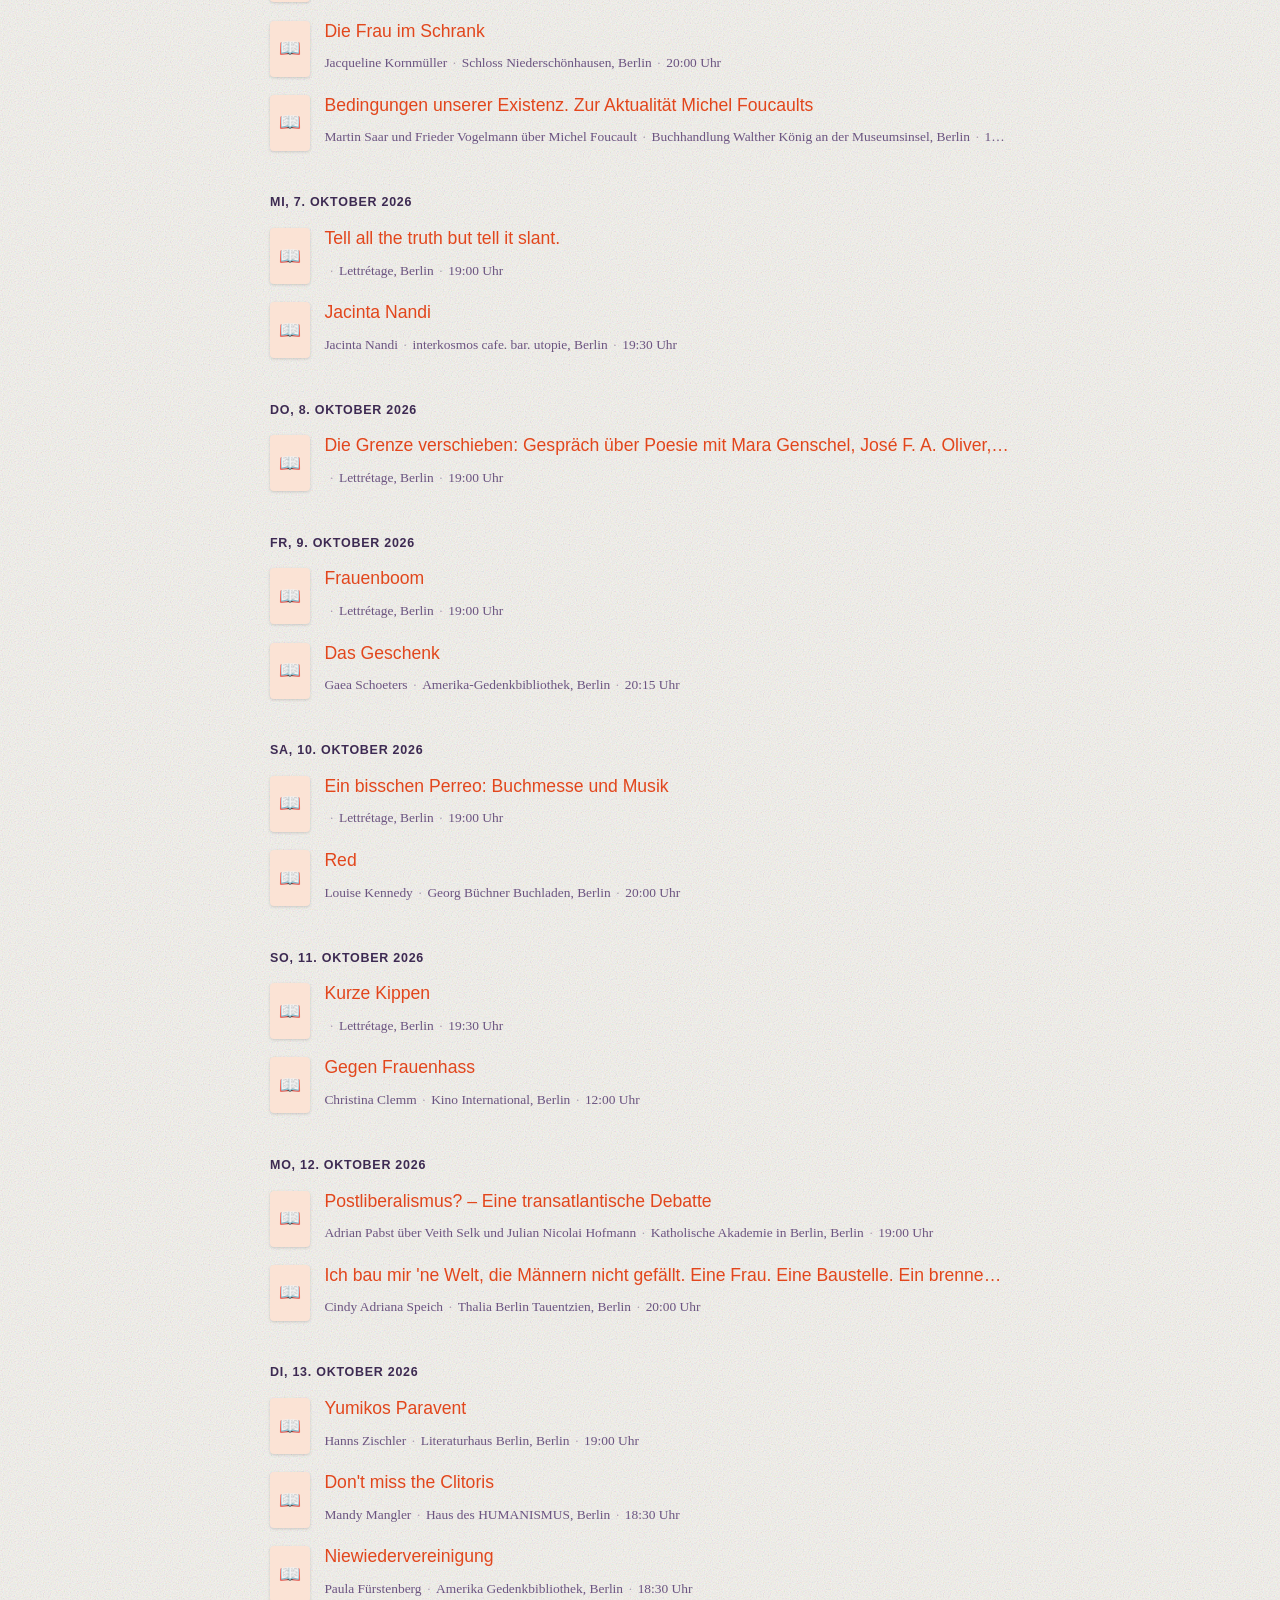
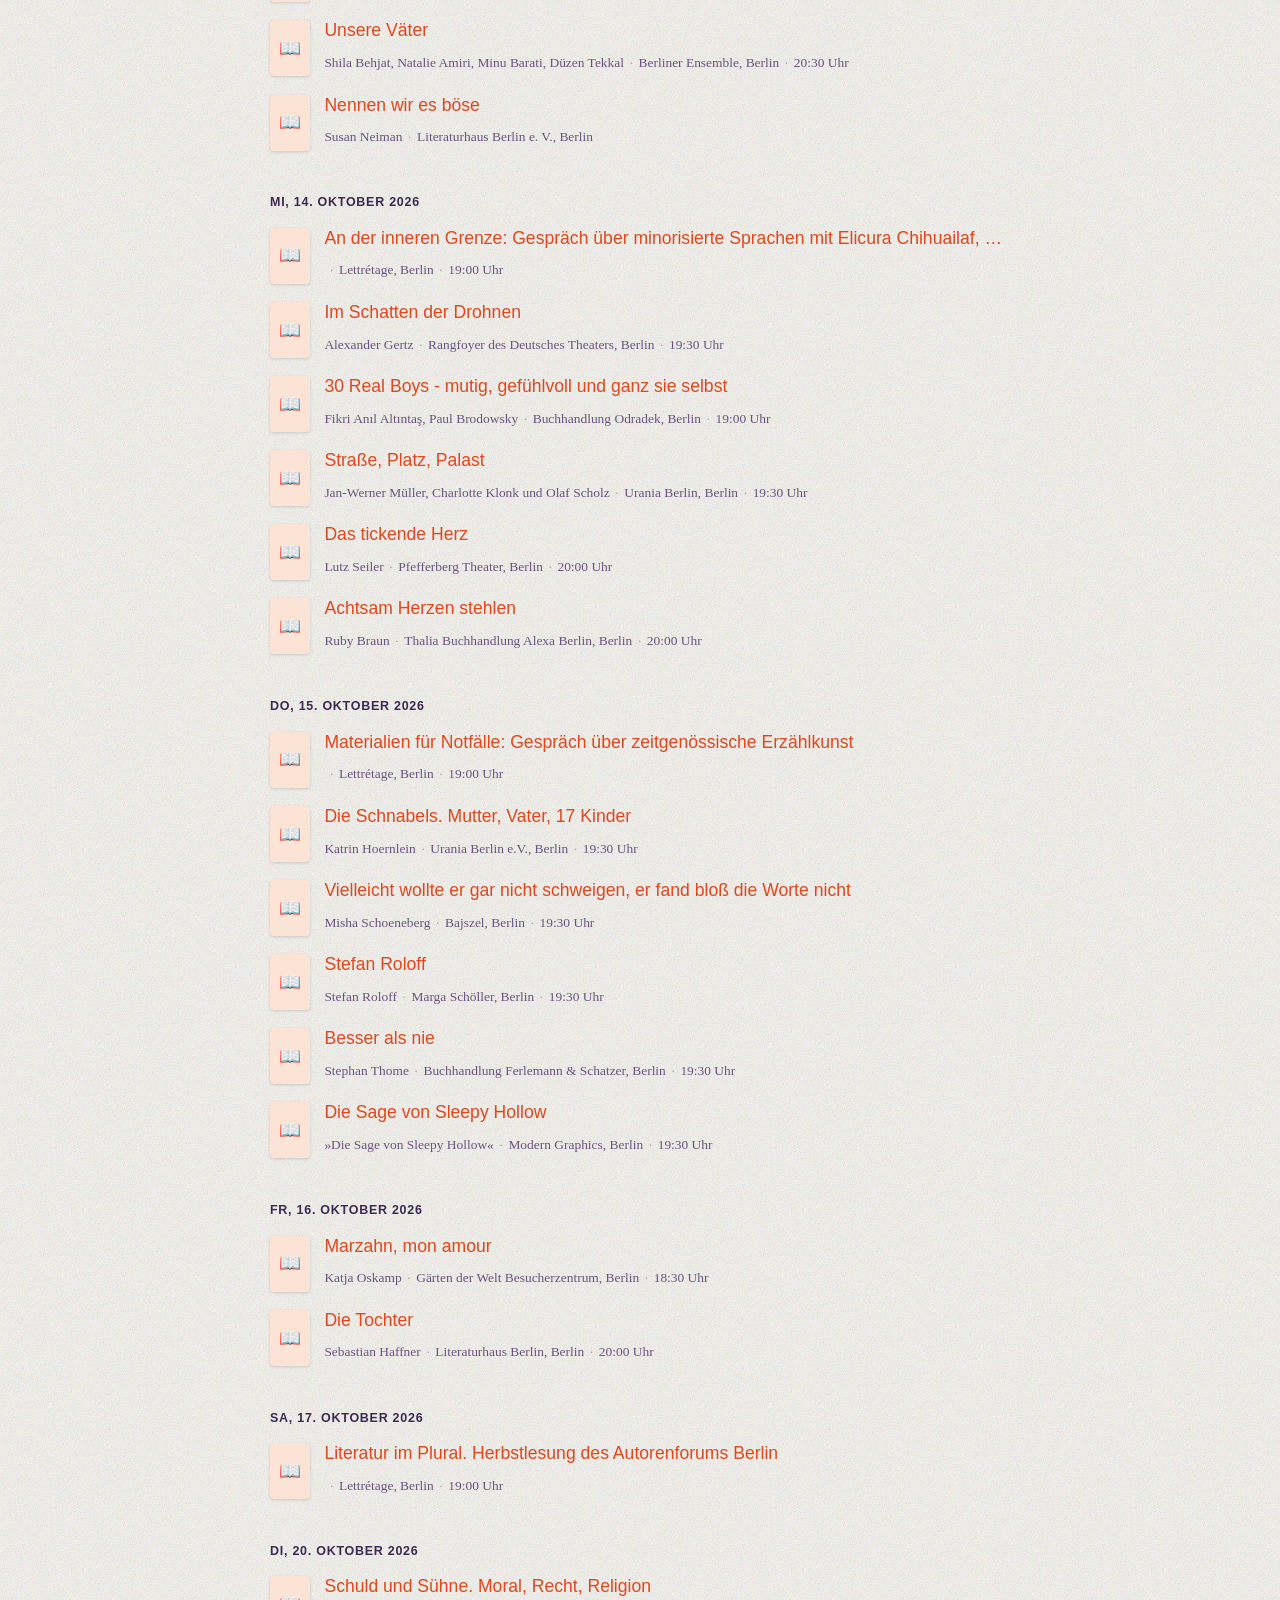
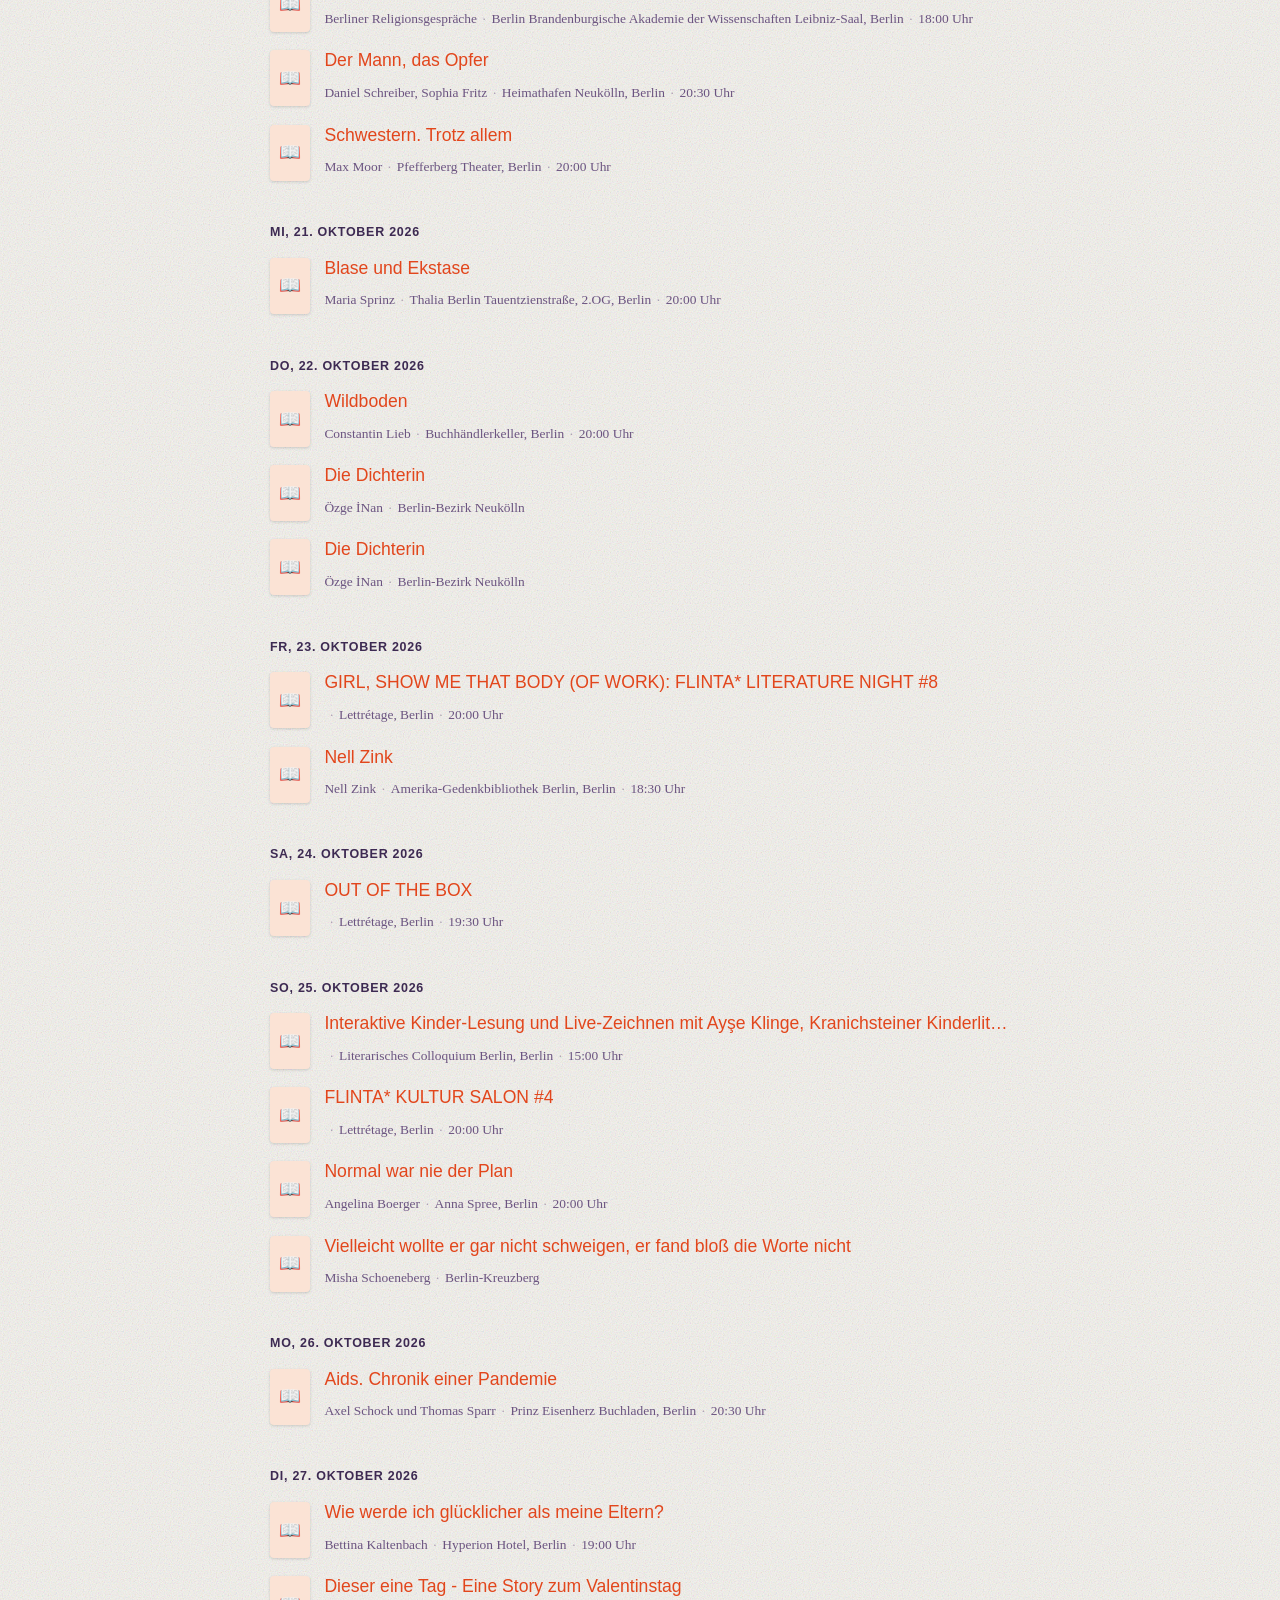
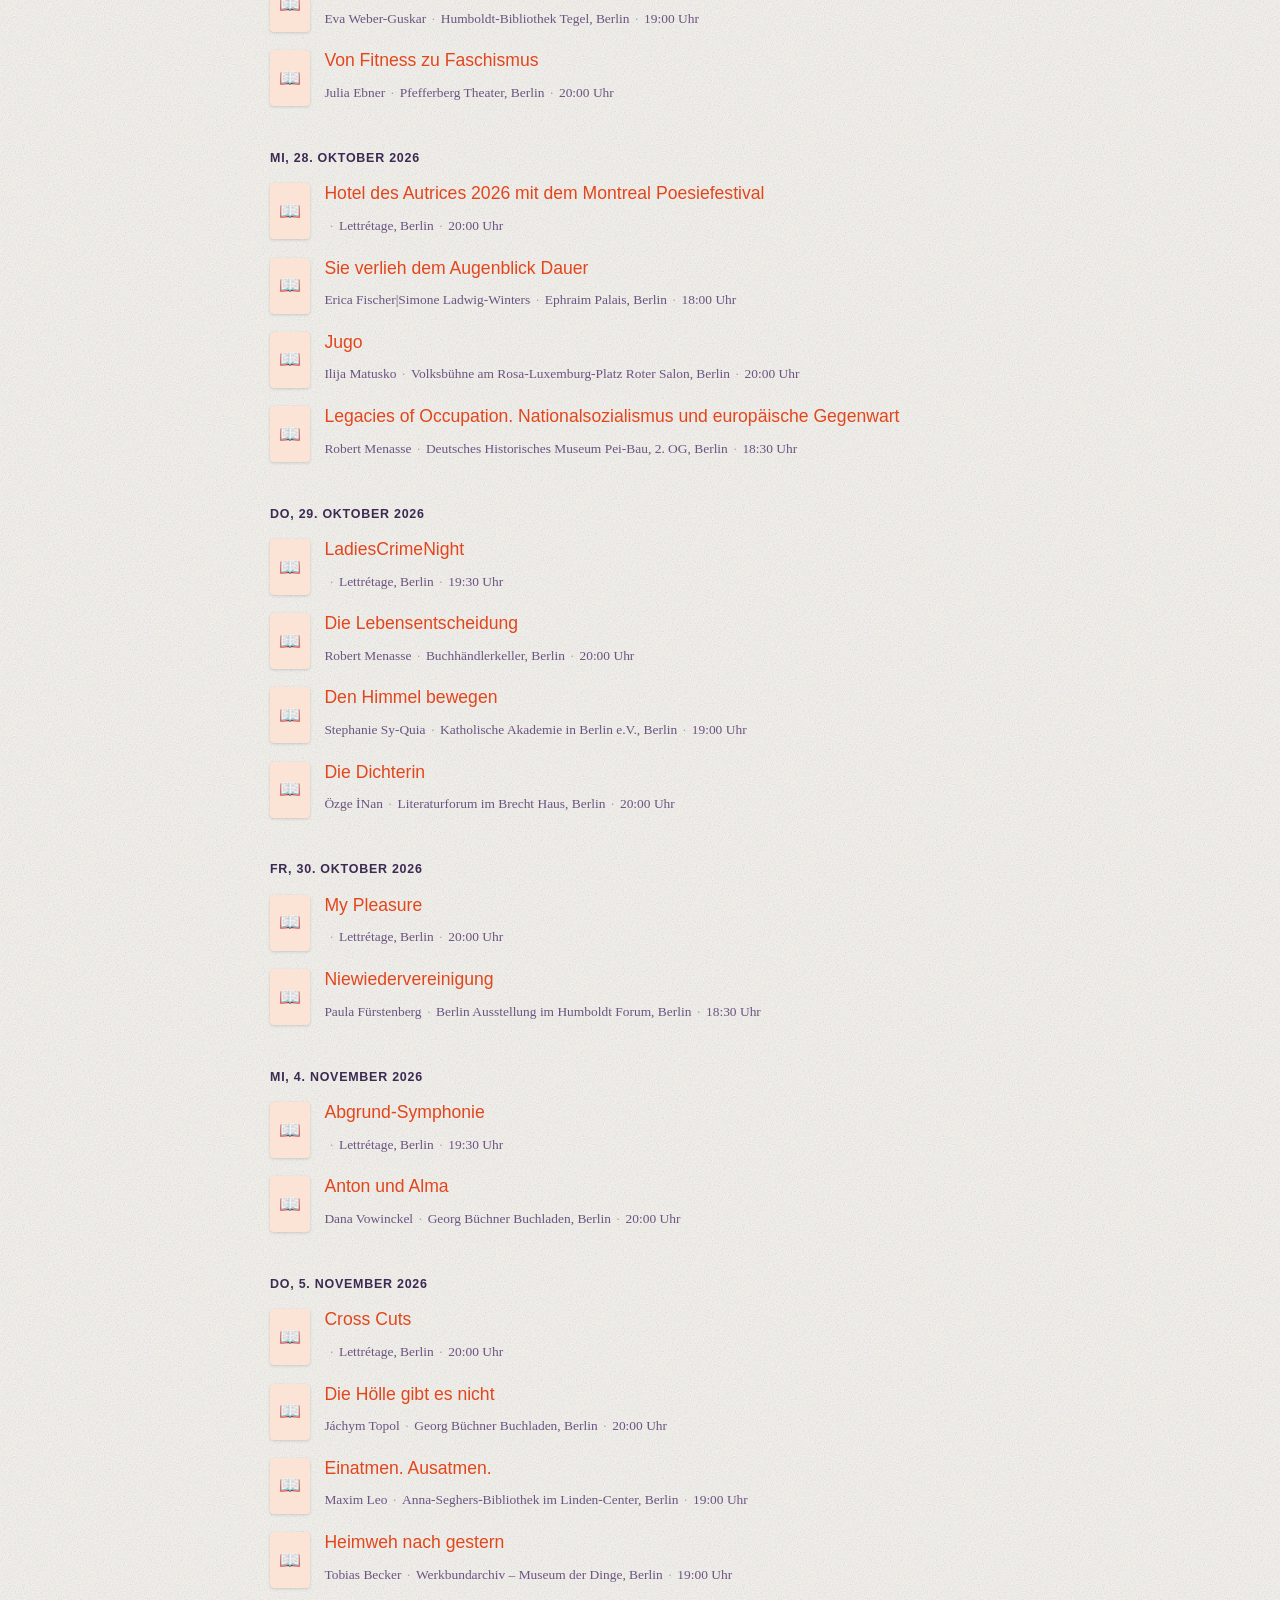
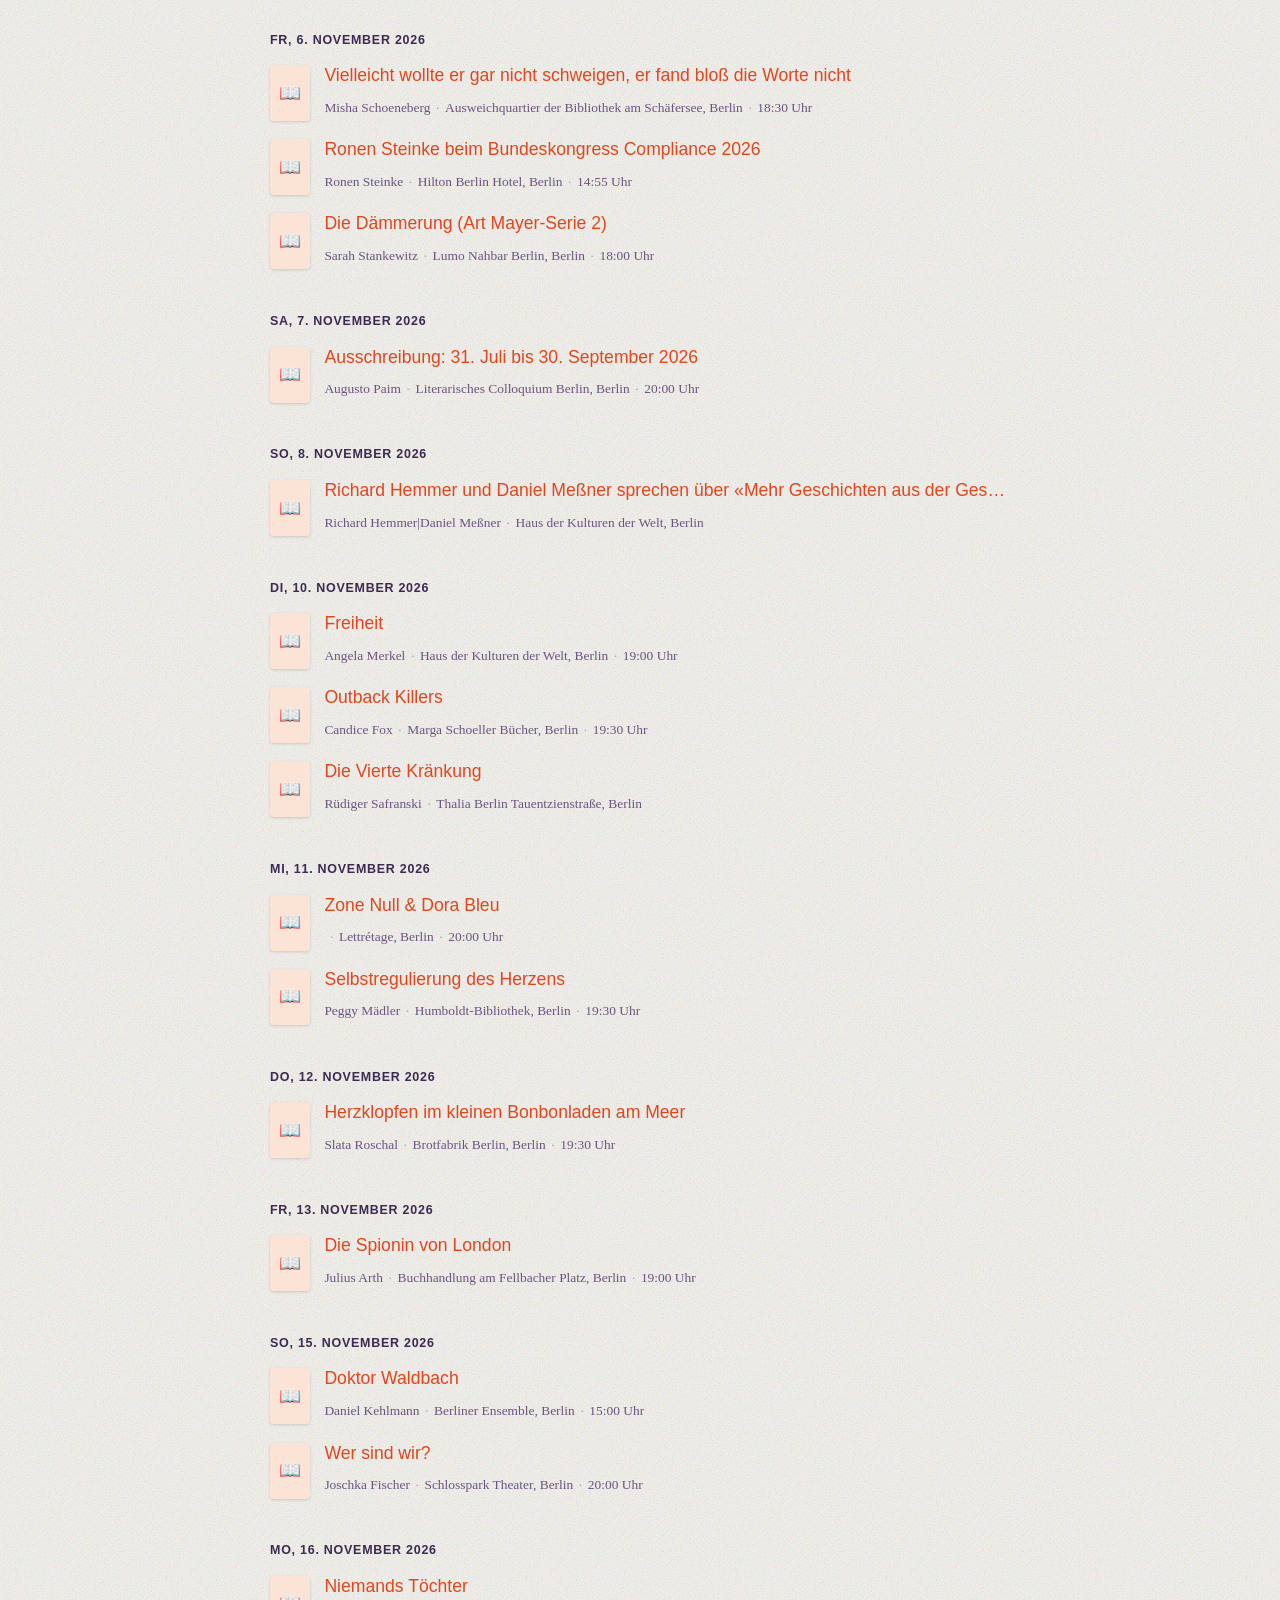
==== commit e9edc080: "Add a small hand-drawn illustration above the site title Three flat-style characters (matching the s" ====
--- a/web/index.html
+++ b/web/index.html
@@ -4,7 +4,7 @@
 <meta charset="UTF-8">
 <meta name="viewport" content="width=device-width, initial-scale=1.0">
 <title>Lesungen in Berlin</title>
-<link rel="stylesheet" href="style.css?v=33">
+<link rel="stylesheet" href="style.css?v=35">
 </head>
 <body>
   <svg class="diagonal-accent" aria-hidden="true" focusable="false">
@@ -13,6 +13,94 @@
 
   <header class="site-header">
     <button id="suggest-btn" class="fab-add" title="Lesung vorschlagen" aria-label="Lesung vorschlagen">+</button>
+    <svg class="header-illustration" viewBox="0 0 600 300" aria-hidden="true" focusable="false">
+      <!-- Left: glasses -->
+      <g transform="translate(100,0)">
+        <path d="M -95,300 L -95,215 Q -95,150 -40,140 L 40,140 Q 95,150 95,215 L 95,300 Z" fill="#f6c9e0" stroke="#1a1a1a" stroke-width="5"/>
+        <g fill="#e2461c" stroke="#1a1a1a" stroke-width="4">
+          <circle cx="-50" cy="90" r="16"/>
+          <circle cx="-44" cy="64" r="18"/>
+          <circle cx="-24" cy="46" r="19"/>
+          <circle cx="0" cy="40" r="19"/>
+          <circle cx="24" cy="46" r="19"/>
+          <circle cx="45" cy="66" r="17"/>
+          <circle cx="49" cy="91" r="14"/>
+        </g>
+        <circle cx="0" cy="100" r="46" fill="#fdf6ec" stroke="#1a1a1a" stroke-width="5"/>
+        <path d="M -28,80 Q -18,74 -8,80" fill="none" stroke="#1a1a1a" stroke-width="4" stroke-linecap="round"/>
+        <path d="M 8,80 Q 18,74 28,80" fill="none" stroke="#1a1a1a" stroke-width="4" stroke-linecap="round"/>
+        <circle cx="-16" cy="98" r="8" fill="#fff" stroke="#1a1a1a" stroke-width="3"/>
+        <circle cx="16" cy="98" r="8" fill="#fff" stroke="#1a1a1a" stroke-width="3"/>
+        <circle cx="-15" cy="99" r="3.2" fill="#1a1a1a"/>
+        <circle cx="17" cy="99" r="3.2" fill="#1a1a1a"/>
+        <circle cx="-16" cy="98" r="20" fill="none" stroke="#1a1a1a" stroke-width="4"/>
+        <circle cx="16" cy="98" r="20" fill="none" stroke="#1a1a1a" stroke-width="4"/>
+        <line x1="4" y1="98" x2="-4" y2="98" stroke="#1a1a1a" stroke-width="4"/>
+        <line x1="-36" y1="96" x2="-48" y2="90" stroke="#1a1a1a" stroke-width="4" stroke-linecap="round"/>
+        <line x1="36" y1="96" x2="48" y2="90" stroke="#1a1a1a" stroke-width="4" stroke-linecap="round"/>
+        <path d="M -11,127 Q 0,134 11,127" fill="none" stroke="#1a1a1a" stroke-width="4" stroke-linecap="round"/>
+        <path d="M 36,148 Q 54,130 42,96" fill="none" stroke="#eeb3d1" stroke-width="30" stroke-linecap="round"/>
+        <path d="M 36,148 Q 54,130 42,96" fill="none" stroke="#1a1a1a" stroke-width="5"/>
+        <circle cx="42" cy="90" r="15" fill="#fdf6ec" stroke="#1a1a1a" stroke-width="4"/>
+      </g>
+      <!-- Middle: book -->
+      <g transform="translate(300,0)">
+        <path d="M -95,300 L -95,215 Q -95,150 -40,140 L 40,140 Q 95,150 95,215 L 95,300 Z" fill="#f2872e" stroke="#1a1a1a" stroke-width="5"/>
+        <path d="M -58,98 Q -64,24 0,18 Q 64,24 58,98 L 58,140 L 44,140 L 44,100
+                 Q 40,60 0,58 Q -40,60 -44,100 L -44,140 L -58,140 Z"
+              fill="#2b2130" stroke="#1a1a1a" stroke-width="4"/>
+        <circle cx="0" cy="100" r="46" fill="#fdf6ec" stroke="#1a1a1a" stroke-width="5"/>
+        <path d="M -27,78 Q -17,68 -7,76" fill="none" stroke="#1a1a1a" stroke-width="4" stroke-linecap="round"/>
+        <path d="M 7,76 Q 17,68 27,78" fill="none" stroke="#1a1a1a" stroke-width="4" stroke-linecap="round"/>
+        <circle cx="-16" cy="99" r="9" fill="#fff" stroke="#1a1a1a" stroke-width="3"/>
+        <circle cx="16" cy="99" r="9" fill="#fff" stroke="#1a1a1a" stroke-width="3"/>
+        <circle cx="-16" cy="100" r="3.6" fill="#1a1a1a"/>
+        <circle cx="16" cy="100" r="3.6" fill="#1a1a1a"/>
+        <ellipse cx="0" cy="130" rx="9" ry="13" fill="#1a1a1a"/>
+        <path d="M -40,145 Q -50,195 -32,220" fill="none" stroke="#d9701c" stroke-width="24" stroke-linecap="round"/>
+        <path d="M -40,145 Q -50,195 -32,220" fill="none" stroke="#1a1a1a" stroke-width="5"/>
+        <path d="M 40,145 Q 50,195 32,220" fill="none" stroke="#d9701c" stroke-width="24" stroke-linecap="round"/>
+        <path d="M 40,145 Q 50,195 32,220" fill="none" stroke="#1a1a1a" stroke-width="5"/>
+        <circle cx="-32" cy="224" r="14" fill="#fdf6ec" stroke="#1a1a1a" stroke-width="4"/>
+        <circle cx="32" cy="224" r="14" fill="#fdf6ec" stroke="#1a1a1a" stroke-width="4"/>
+        <rect x="-34" y="203" width="68" height="46" rx="4" fill="#fdf6ec" stroke="#1a1a1a" stroke-width="5"/>
+        <line x1="0" y1="205" x2="0" y2="247" stroke="#1a1a1a" stroke-width="3"/>
+        <line x1="-24" y1="216" x2="-8" y2="216" stroke="#1a1a1a" stroke-width="2.5" opacity="0.55"/>
+        <line x1="-24" y1="228" x2="-8" y2="228" stroke="#1a1a1a" stroke-width="2.5" opacity="0.55"/>
+        <line x1="8" y1="216" x2="24" y2="216" stroke="#1a1a1a" stroke-width="2.5" opacity="0.55"/>
+        <line x1="8" y1="228" x2="24" y2="228" stroke="#1a1a1a" stroke-width="2.5" opacity="0.55"/>
+        <path d="M -12,203 L -4,203 L -4,224 L -8,217 L -12,224 Z" fill="#e2461c"/>
+      </g>
+      <!-- Right: no glasses -->
+      <g transform="translate(500,0)">
+        <path d="M -95,300 L -95,215 Q -95,150 -40,140 L 40,140 Q 95,150 95,215 L 95,300 Z" fill="#e2461c" stroke="#1a1a1a" stroke-width="5"/>
+        <path d="M -50,92 Q -55,30 0,26 Q 55,30 50,92 L 46,110 L 40,92
+                 Q 38,58 0,55 Q -38,58 -40,92 L -46,110 Z"
+              fill="#f2a33c" stroke="#1a1a1a" stroke-width="4"/>
+        <g fill="#f2a33c" stroke="#1a1a1a" stroke-width="4" stroke-linejoin="round">
+          <path d="M -48,50 L -46,4 L -34,46 Z"/>
+          <path d="M -36,42 L -32,-6 L -22,38 Z"/>
+          <path d="M -24,36 L -20,2 L -10,34 Z"/>
+          <path d="M -12,33 L -6,-8 L 2,32 Z"/>
+          <path d="M 0,32 L 8,0 L 14,33 Z"/>
+          <path d="M 12,34 L 20,-6 L 26,36 Z"/>
+          <path d="M 24,38 L 34,2 L 38,42 Z"/>
+          <path d="M 36,46 L 48,6 L 50,50 Z"/>
+        </g>
+        <circle cx="0" cy="100" r="46" fill="#fdf6ec" stroke="#1a1a1a" stroke-width="5"/>
+        <path d="M -28,80 Q -18,74 -8,80" fill="none" stroke="#1a1a1a" stroke-width="4" stroke-linecap="round"/>
+        <path d="M 8,80 Q 18,74 28,80" fill="none" stroke="#1a1a1a" stroke-width="4" stroke-linecap="round"/>
+        <circle cx="-16" cy="98" r="8" fill="#fff" stroke="#1a1a1a" stroke-width="3"/>
+        <circle cx="16" cy="98" r="8" fill="#fff" stroke="#1a1a1a" stroke-width="3"/>
+        <circle cx="-15" cy="99" r="3.2" fill="#1a1a1a"/>
+        <circle cx="17" cy="99" r="3.2" fill="#1a1a1a"/>
+        <path d="M -15,122 Q -7,113 0,118 Q 7,113 15,122 Q 7,129 0,124 Q -7,129 -15,122 Z" fill="#1a1a1a"/>
+        <path d="M -9,135 Q 0,140 9,135" fill="none" stroke="#1a1a1a" stroke-width="4" stroke-linecap="round"/>
+        <path d="M -36,148 Q -54,130 -42,98" fill="none" stroke="#c23a16" stroke-width="30" stroke-linecap="round"/>
+        <path d="M -36,148 Q -54,130 -42,98" fill="none" stroke="#1a1a1a" stroke-width="5"/>
+        <circle cx="-42" cy="92" r="15" fill="#fdf6ec" stroke="#1a1a1a" stroke-width="4"/>
+      </g>
+    </svg>
     <h1 class="site-title"><span class="title-sans">Laut vorlesen</span><span class="title-serif">in Berlin</span></h1>
   </header>
 
@@ -86,6 +174,12 @@
     </form>
   </div>
 
-  <script src="app.js?v=33"></script>
+  <script src="app.js?v=35"></script>
+
+  <!-- Lightweight, cookie-free visit counter (GoatCounter -- free, privacy-
+       friendly, no account needed by visitors). Replace REPLACE_ME with your
+       own GoatCounter site code once you've signed up; see README.md. The
+       admin page reads the same site's public counter to show a total. -->
+  <script data-goatcounter="https://REPLACE_ME.goatcounter.com/count" async src="https://gc.zgo.at/count.js"></script>
 </body>
 </html>
--- a/web/style.css
+++ b/web/style.css
@@ -57,6 +57,17 @@
   text-align: center;
 }
 
+/* Small illustration sitting above the title -- see web/index.html for the
+   actual artwork (three flat-style characters: glasses / a book / no
+   glasses), kept intentionally small so it reads as a little flourish
+   rather than a hero image. */
+.header-illustration {
+  display: block;
+  width: 150px;
+  height: 75px;
+  margin: 0 auto 0.75rem;
+}
+
 /* Sticky search + quick filters: slides out of view while scrolling down
    the list, and slides back in as soon as the user scrolls up even a
    little, without needing to scroll all the way back to the top. */
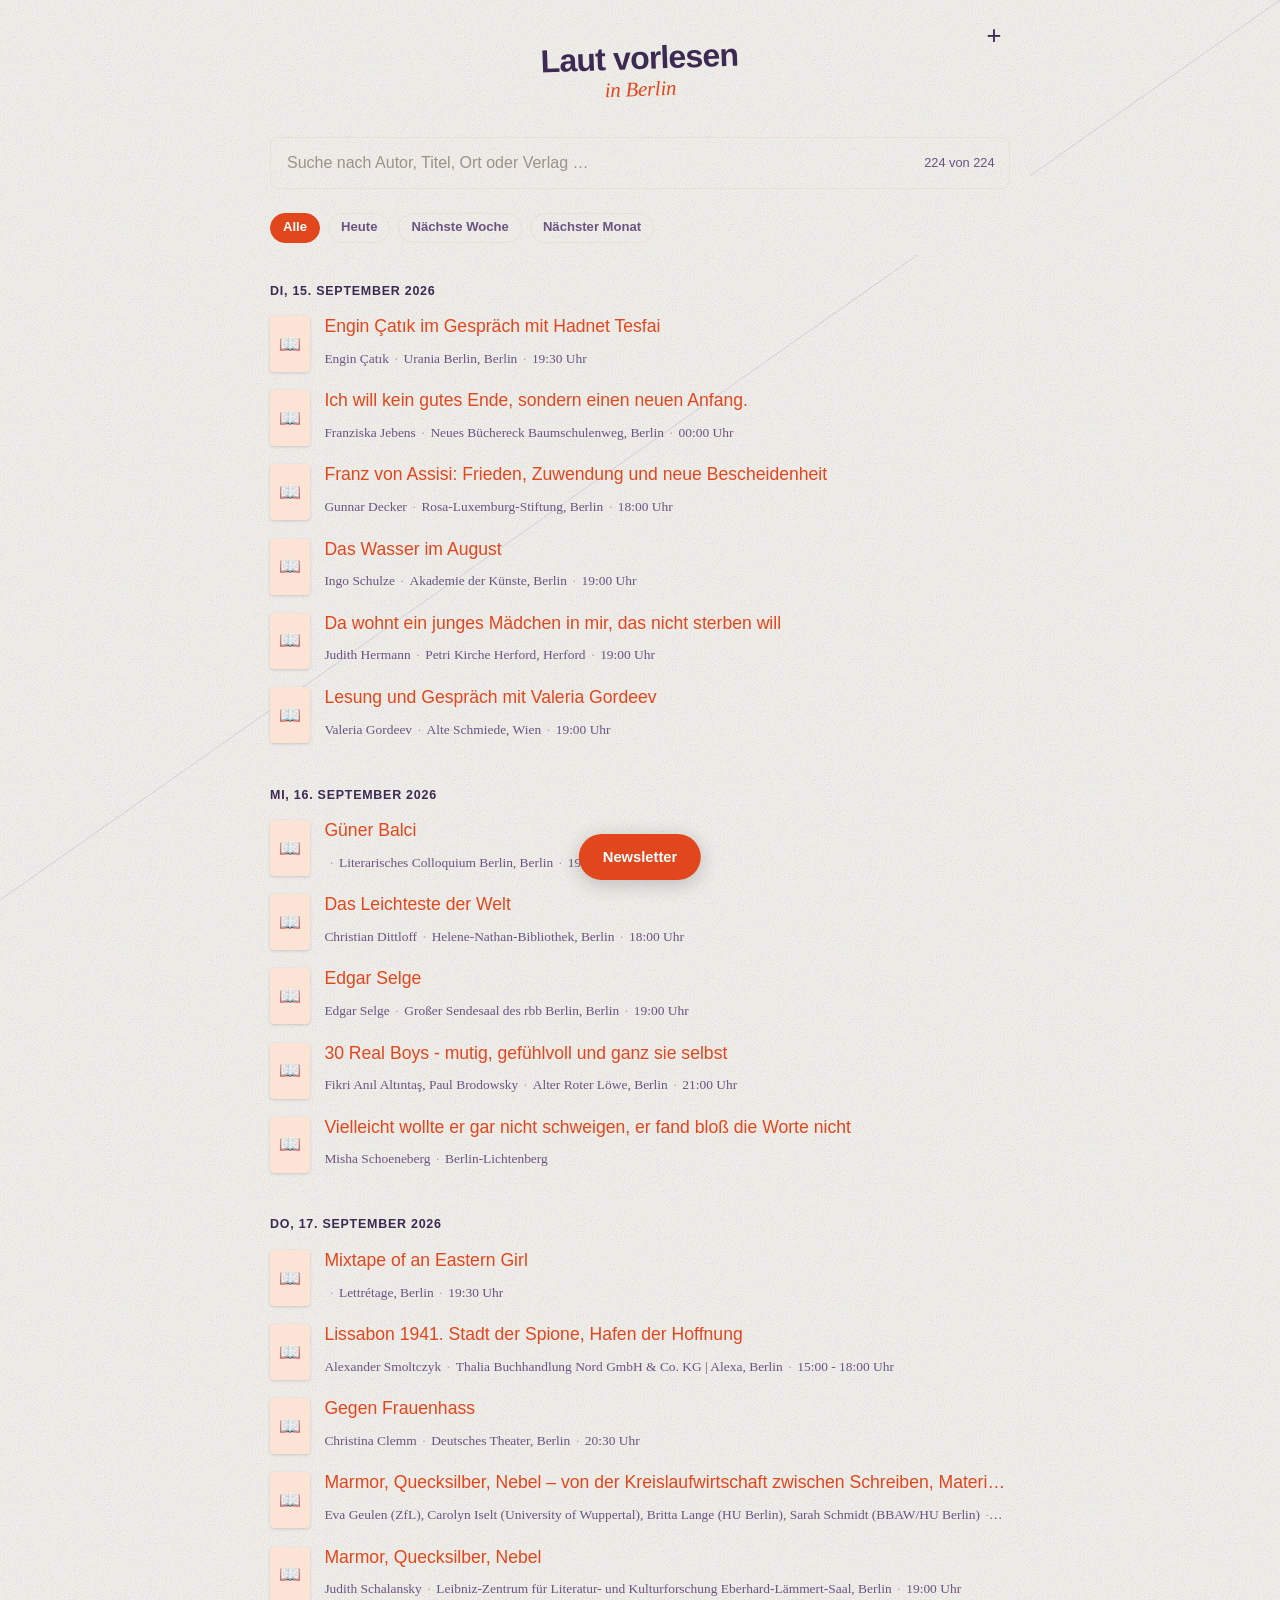
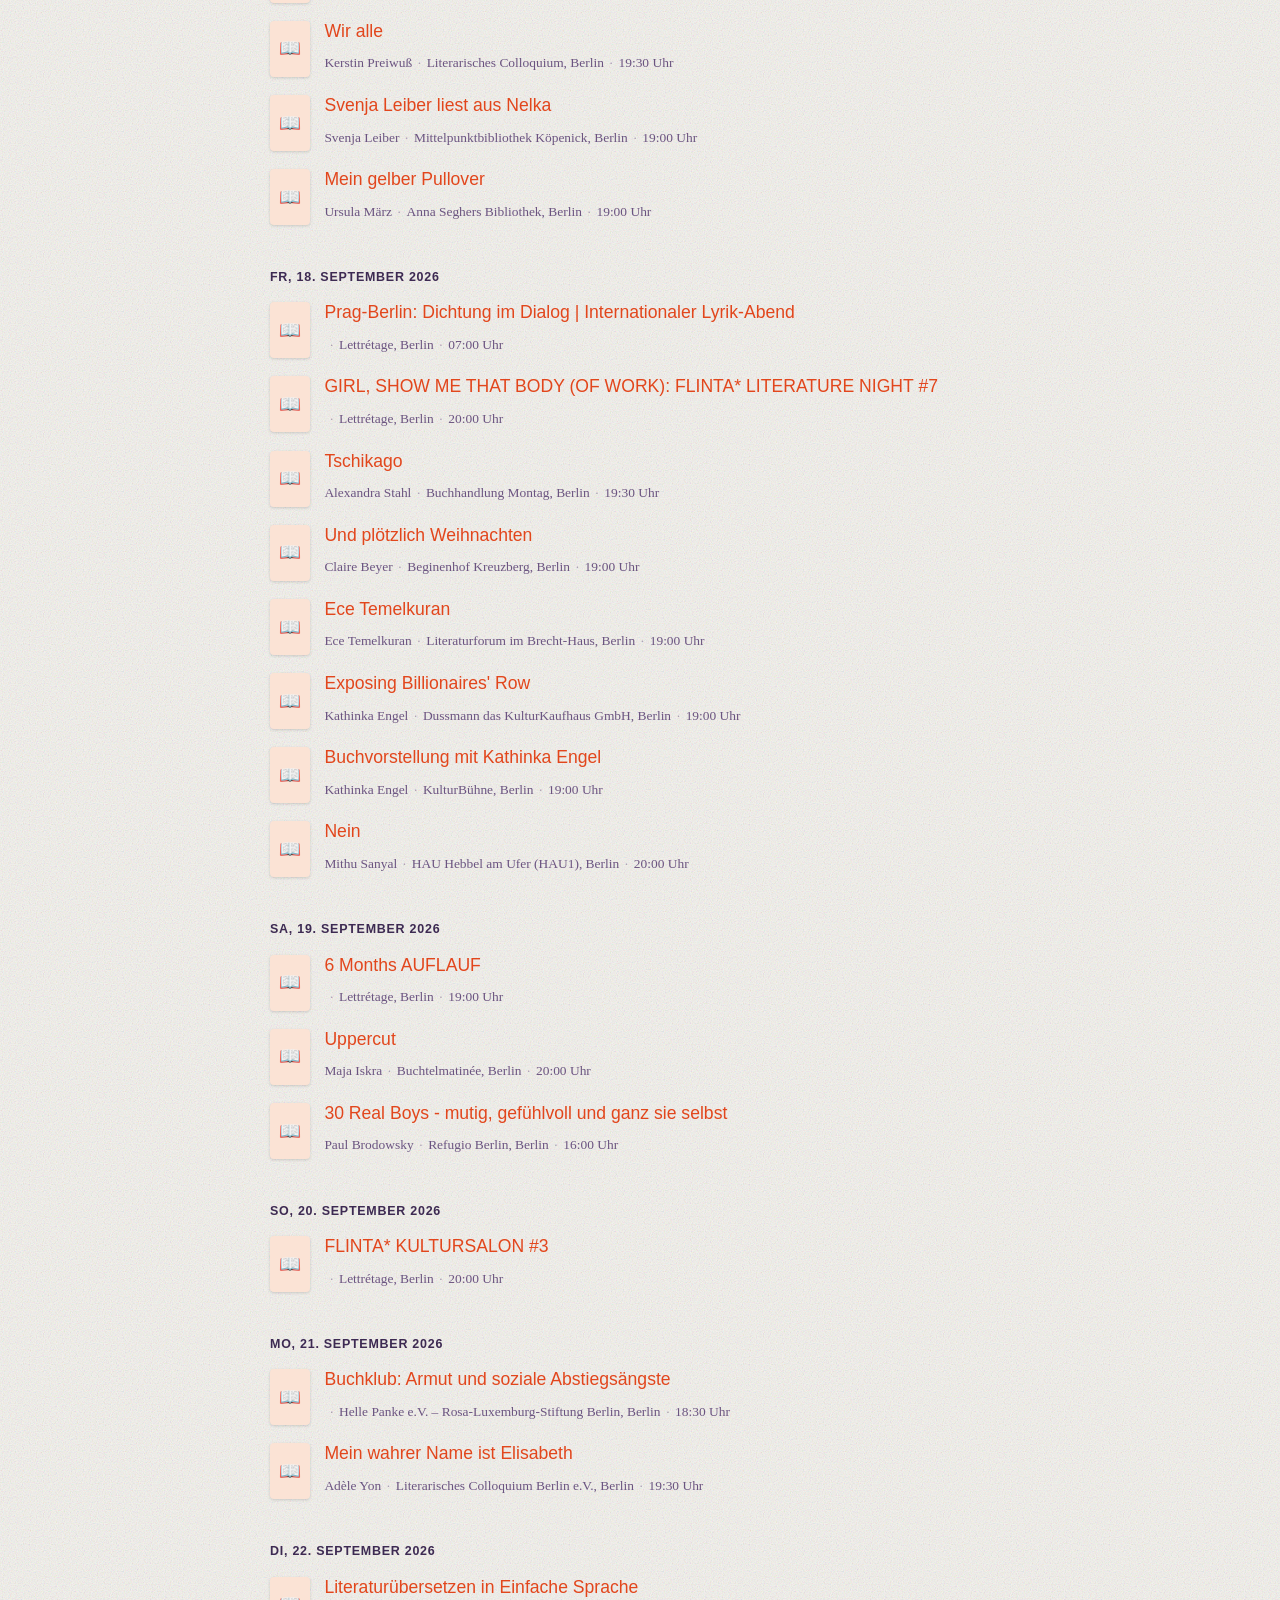
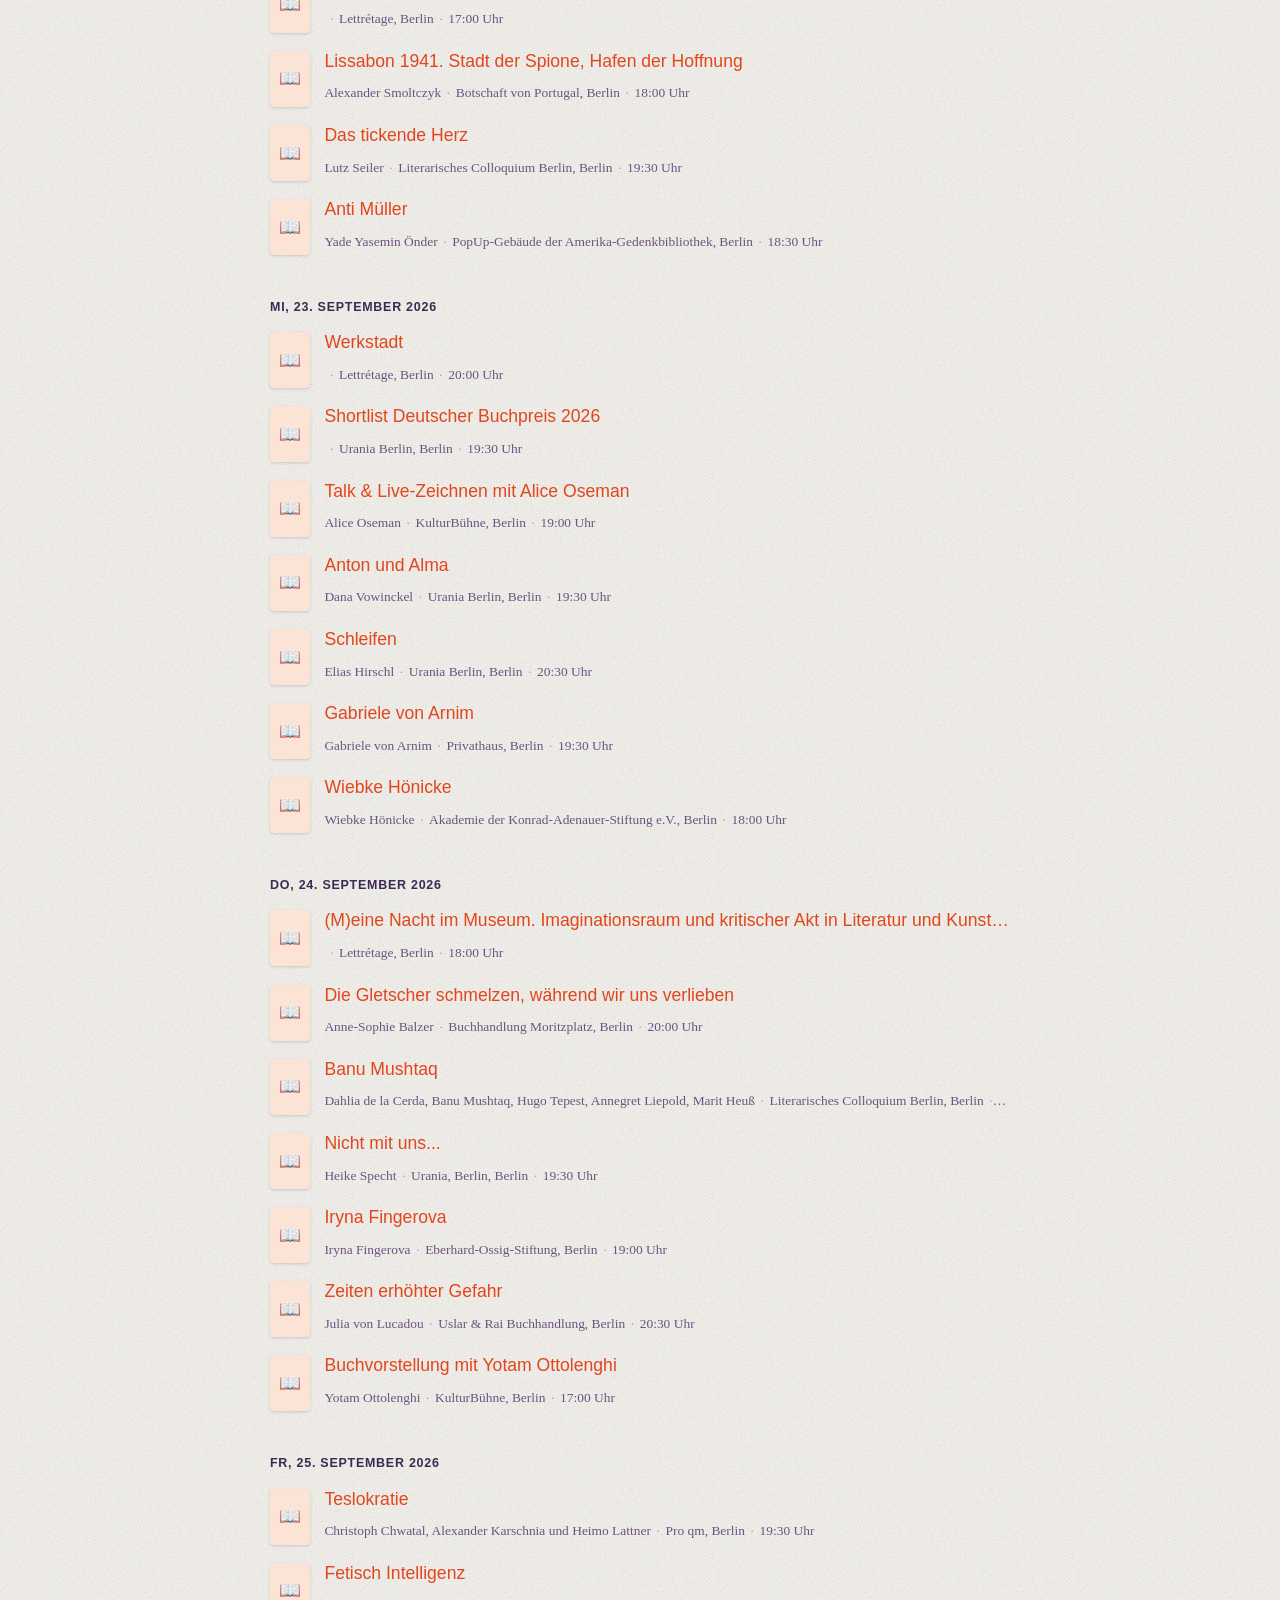
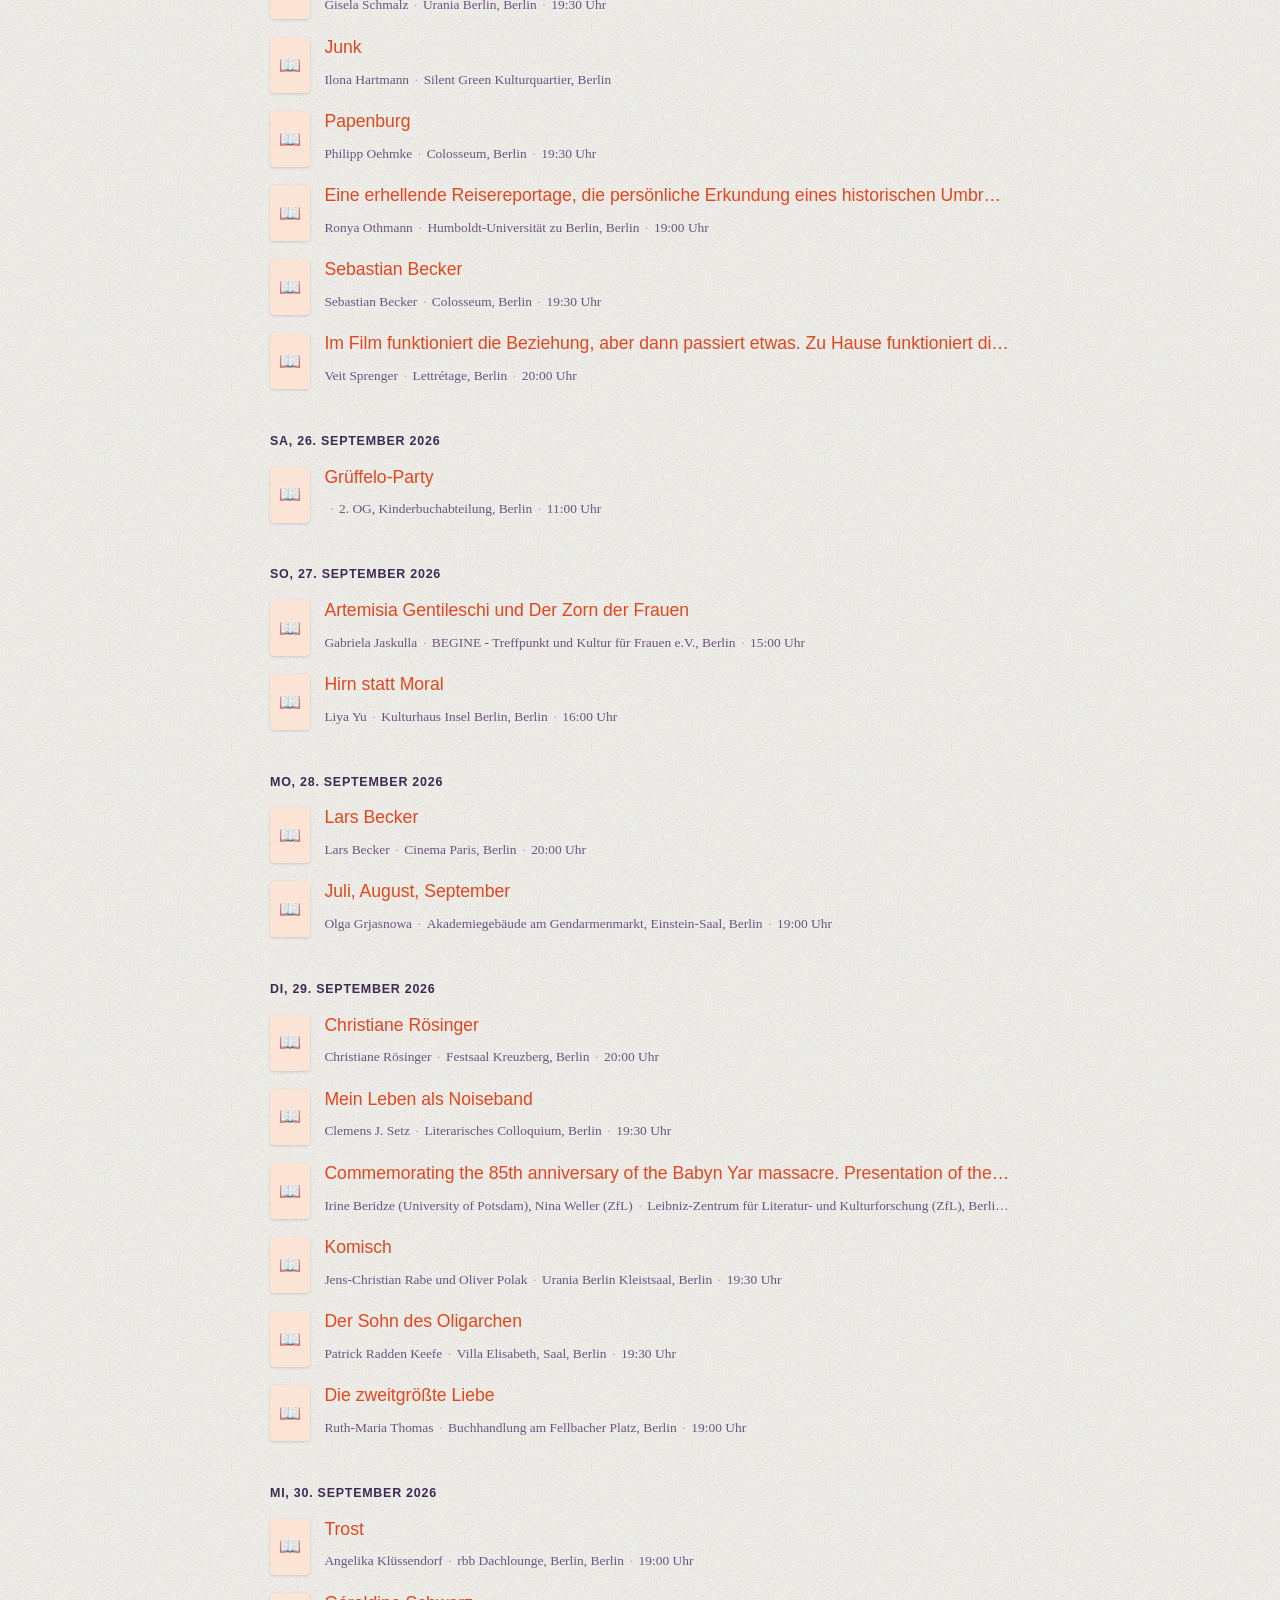
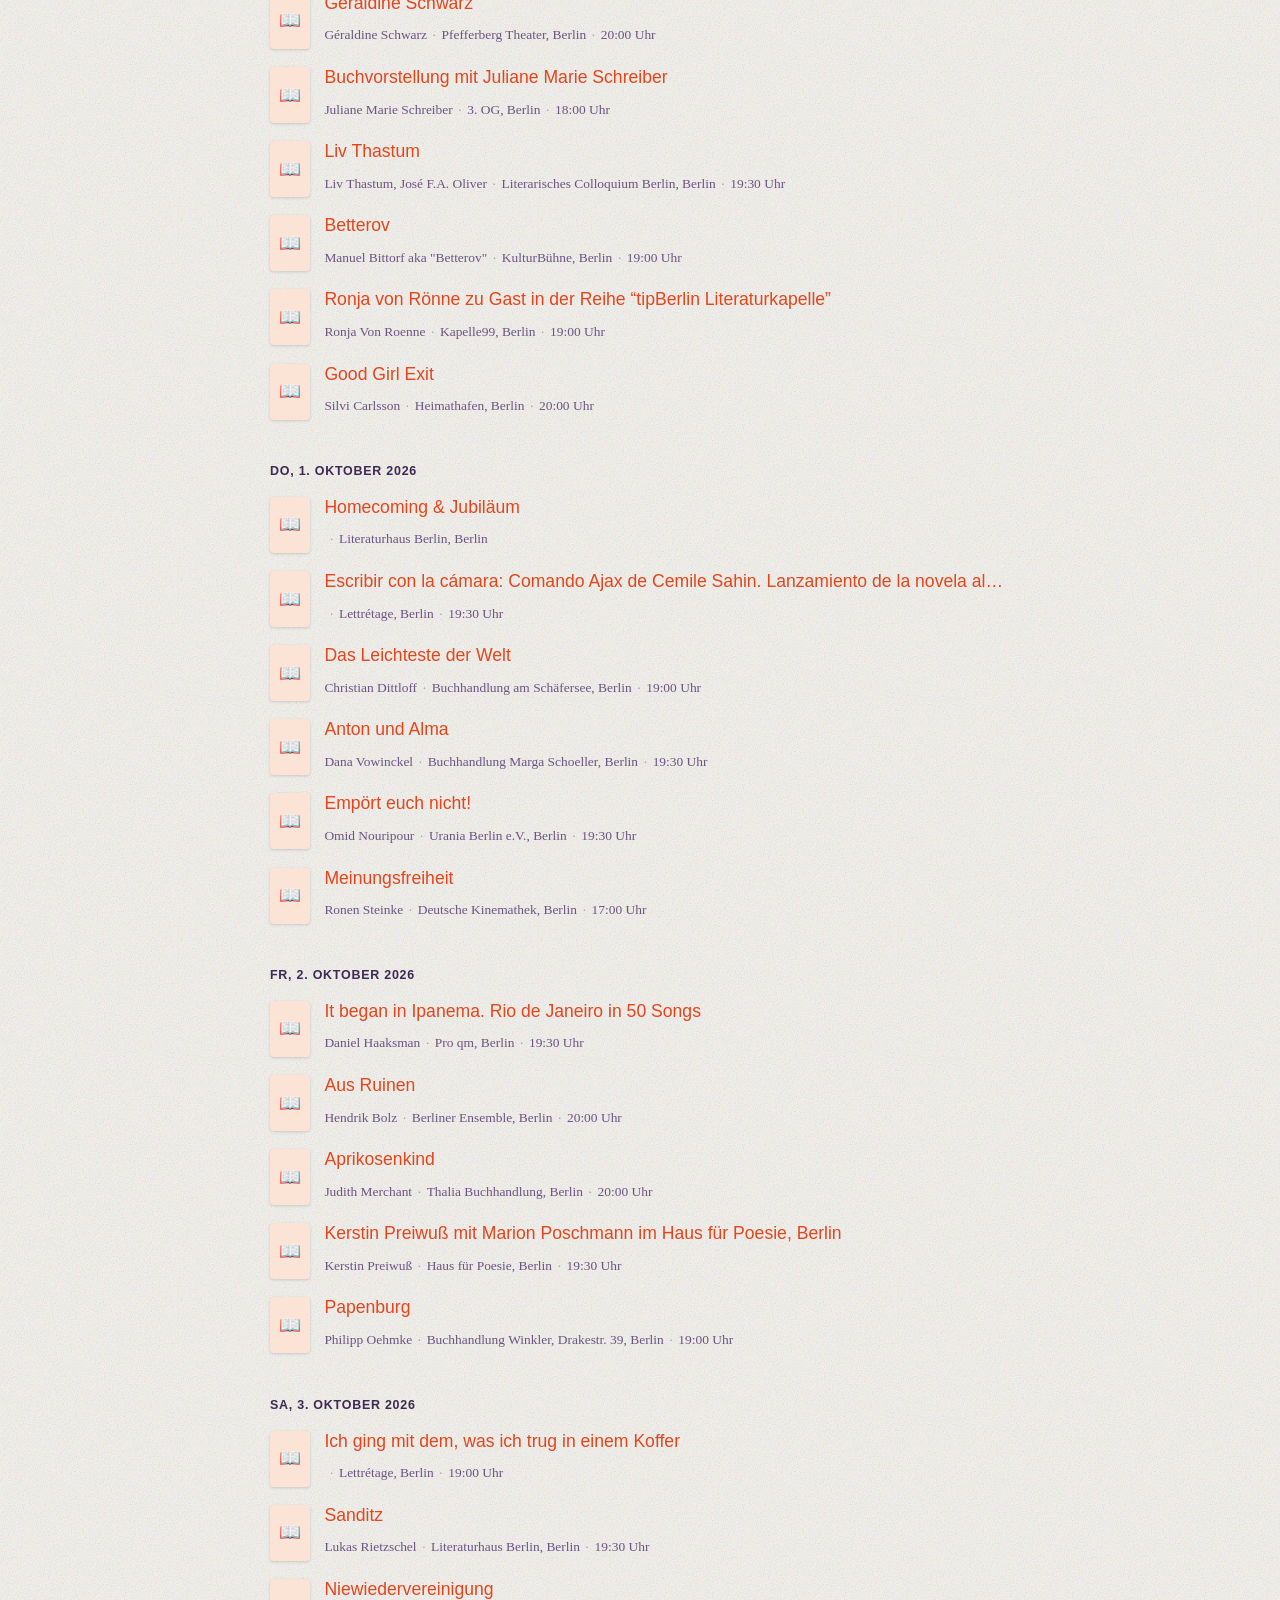
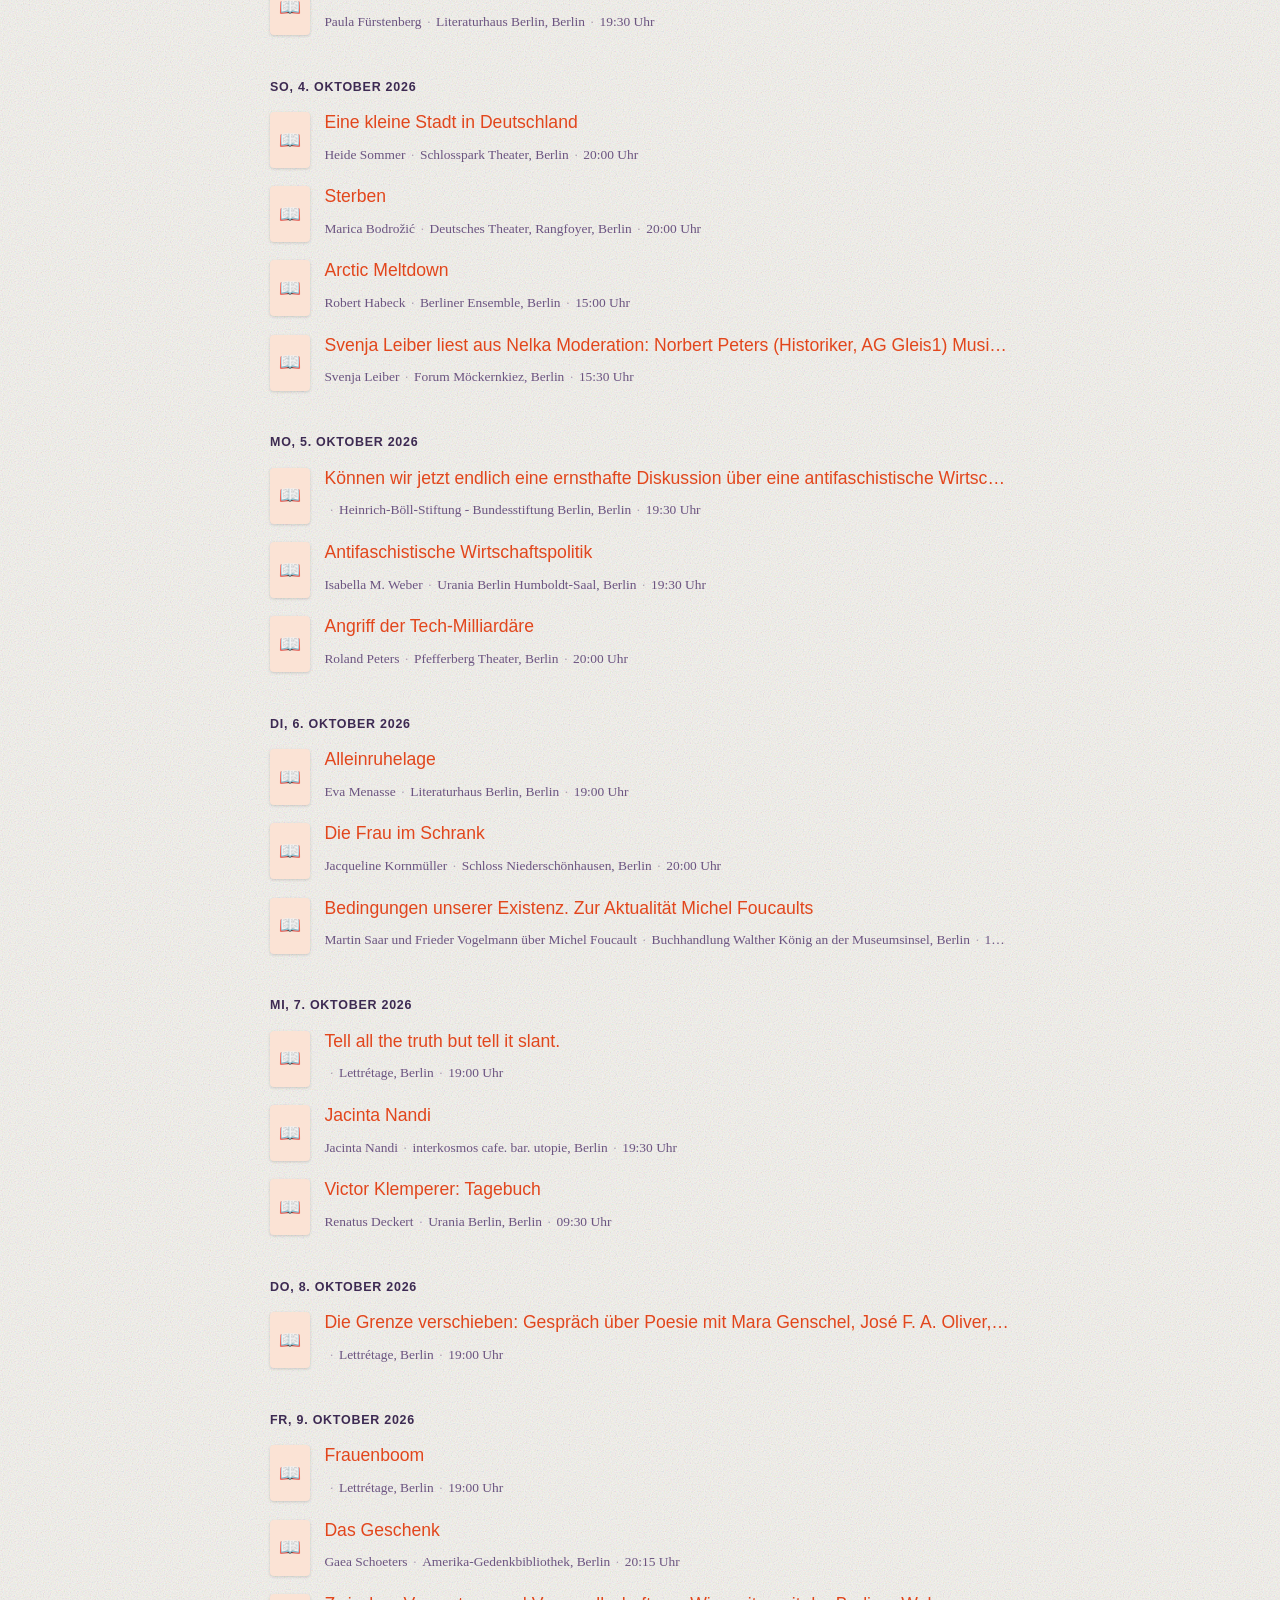
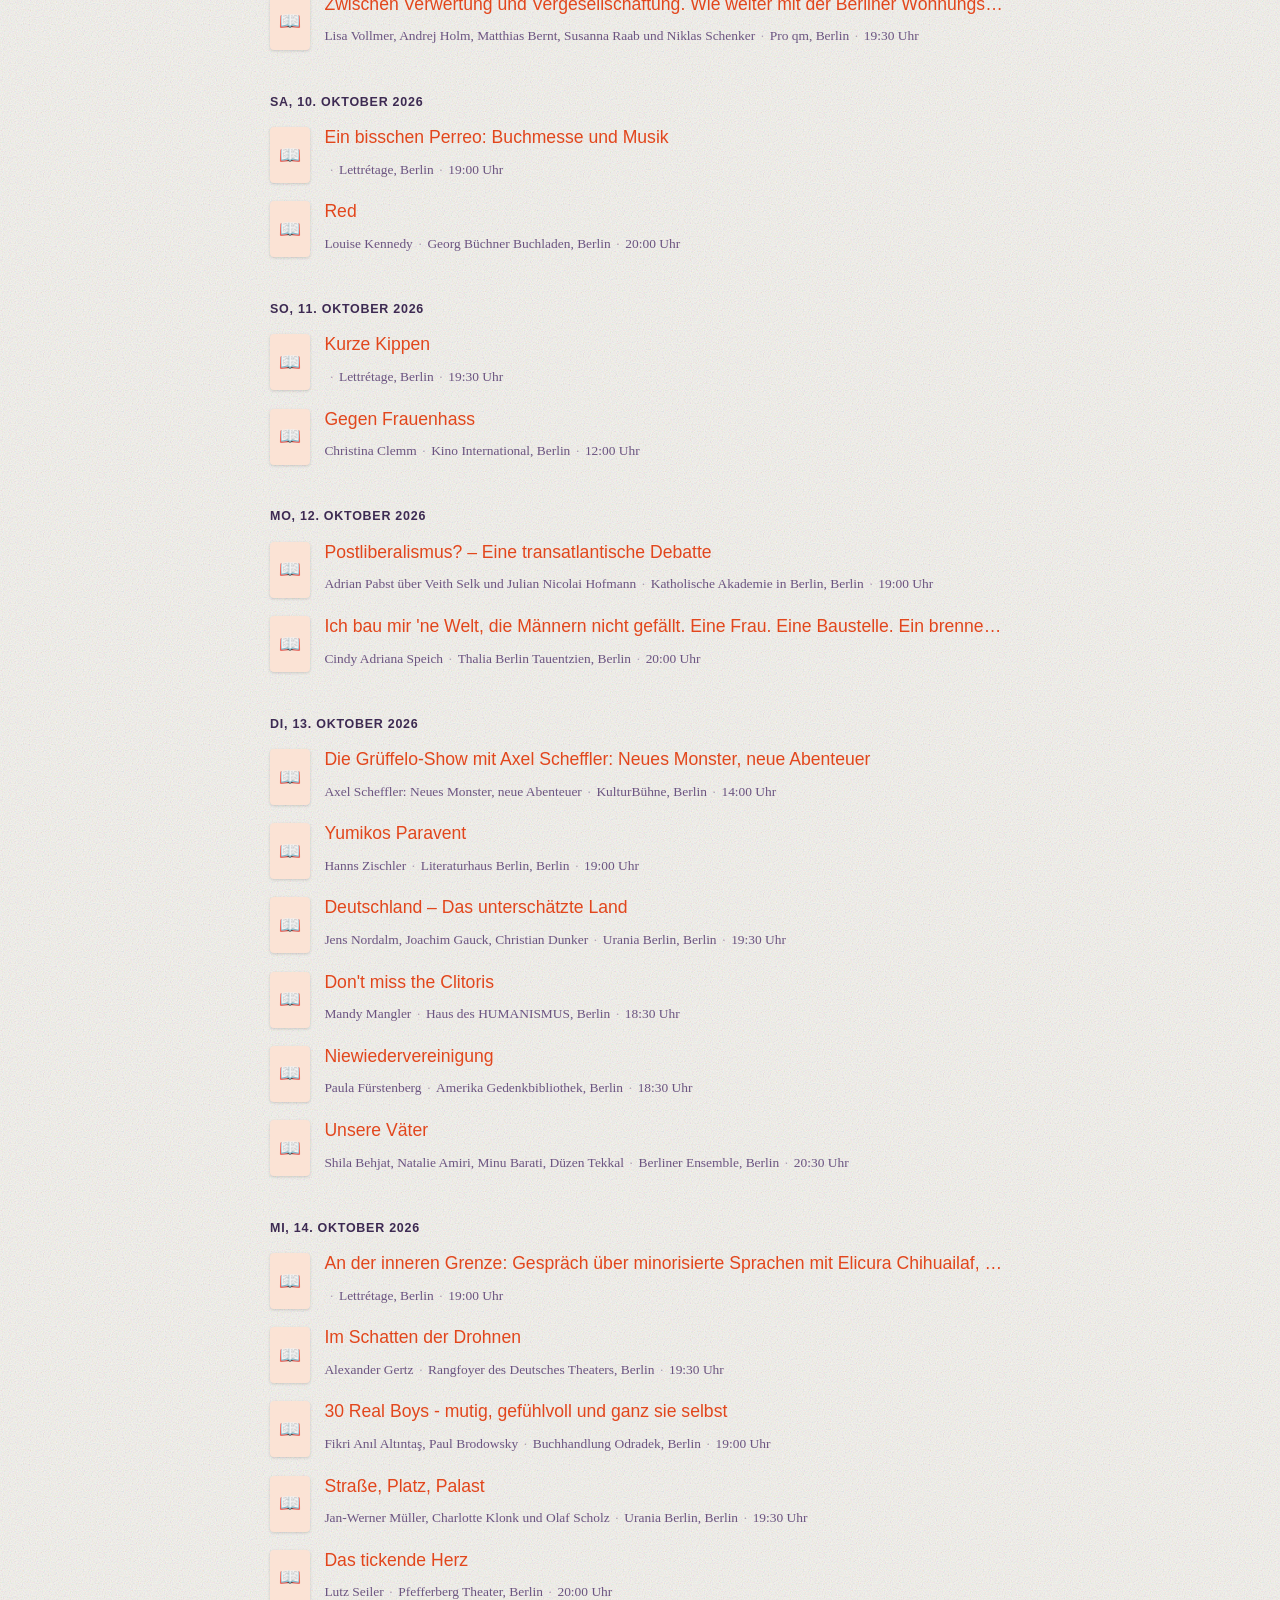
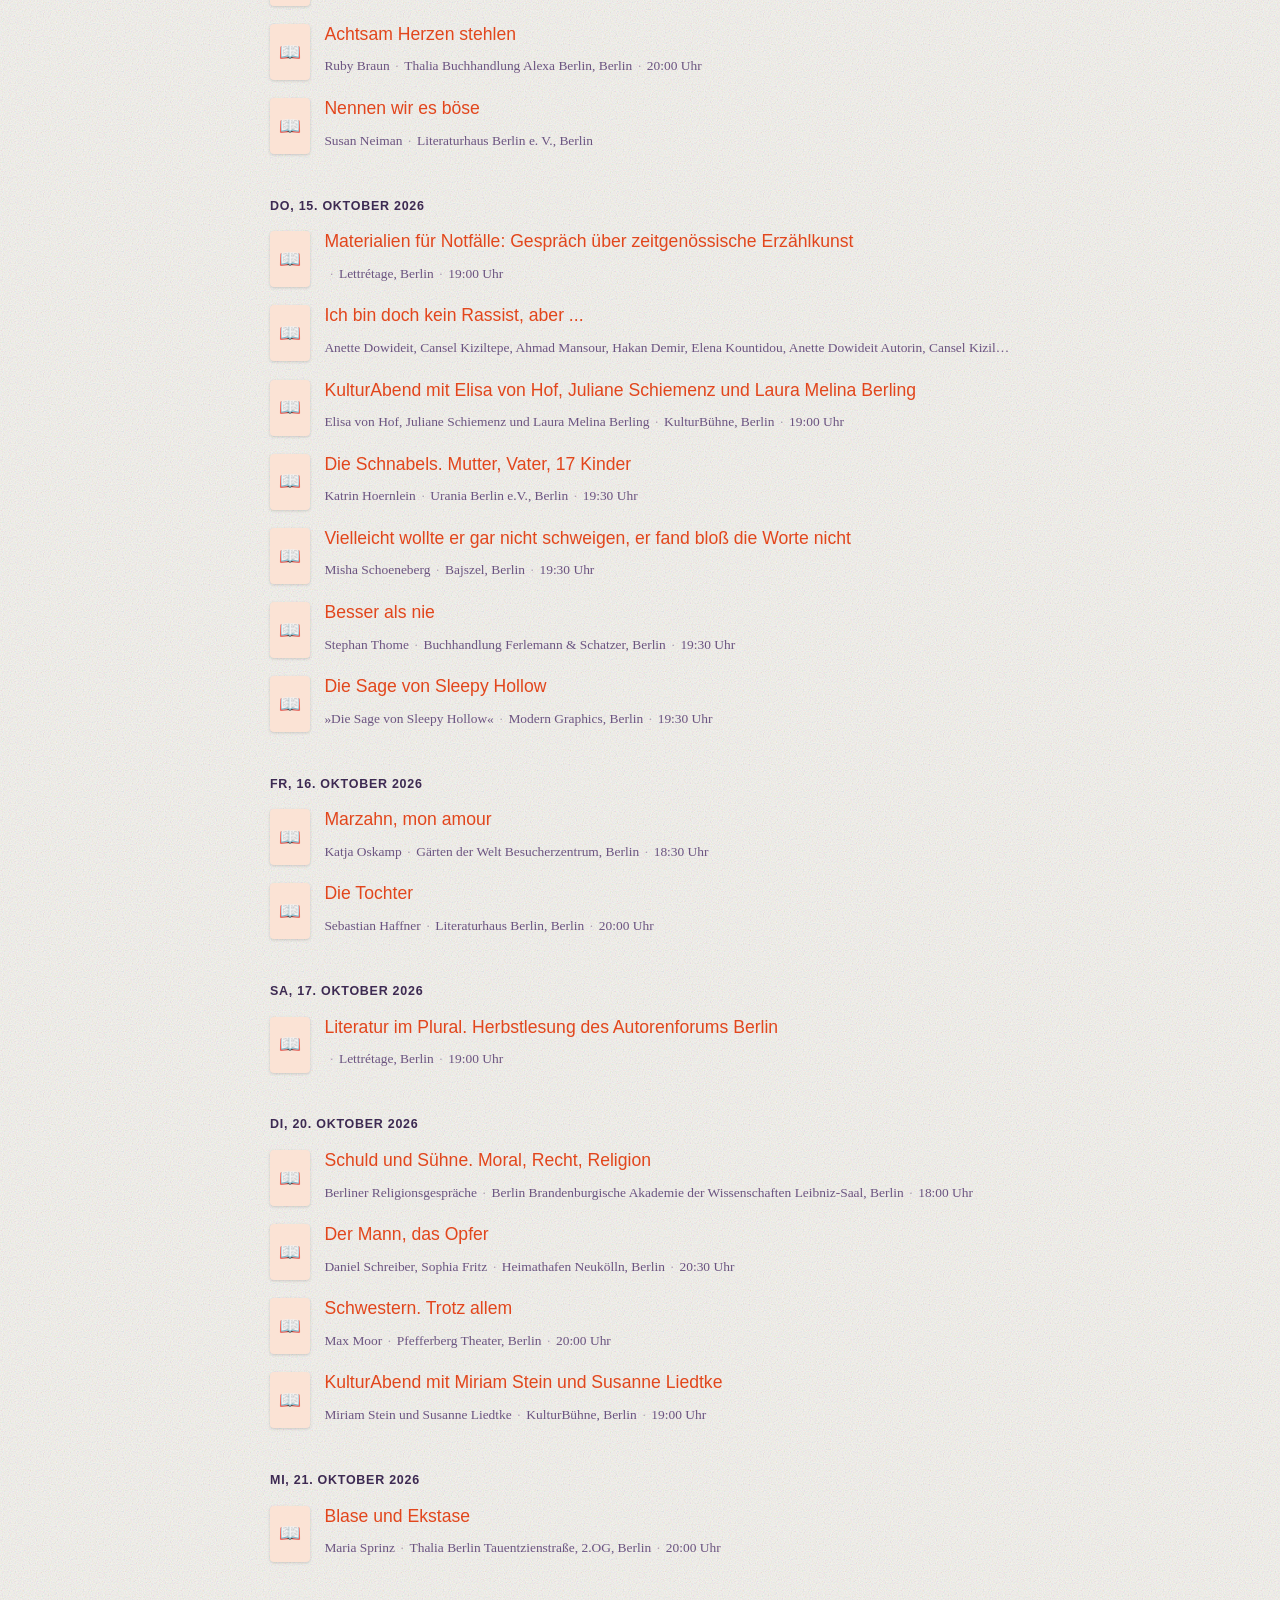
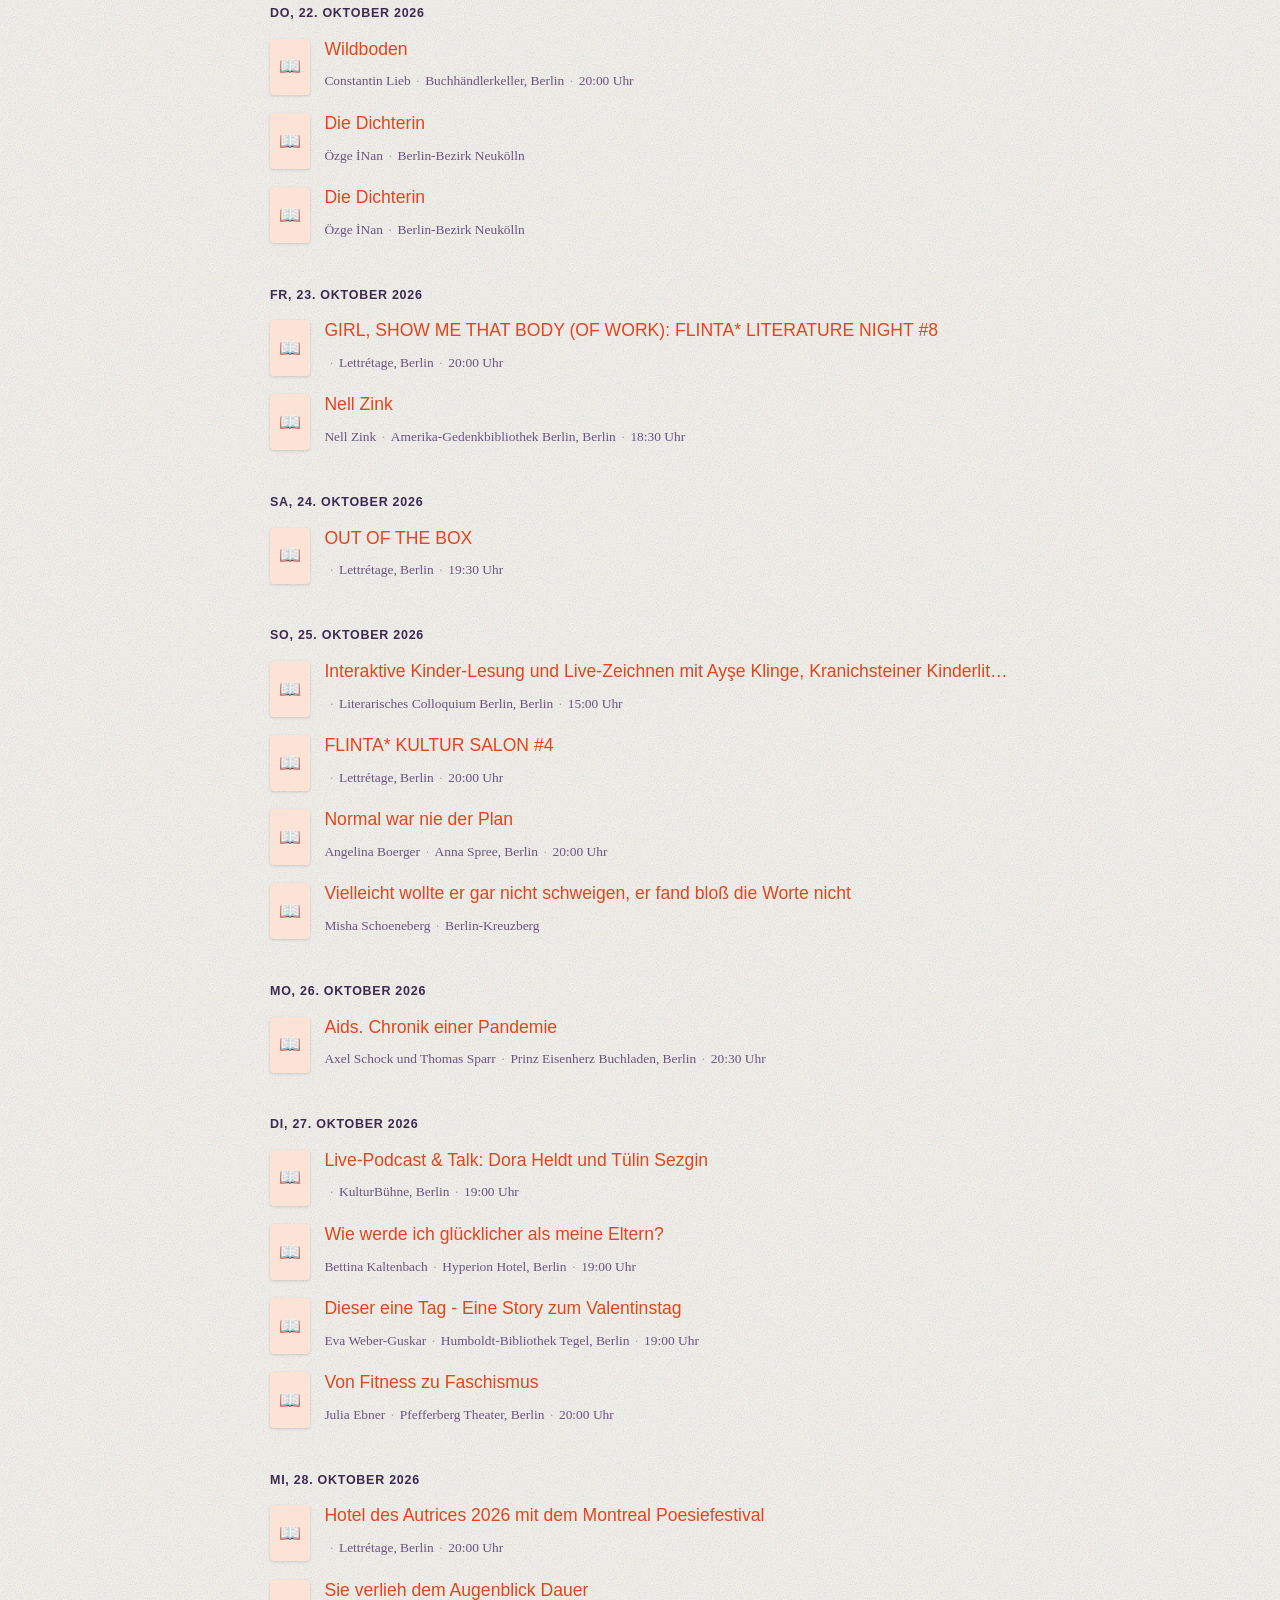
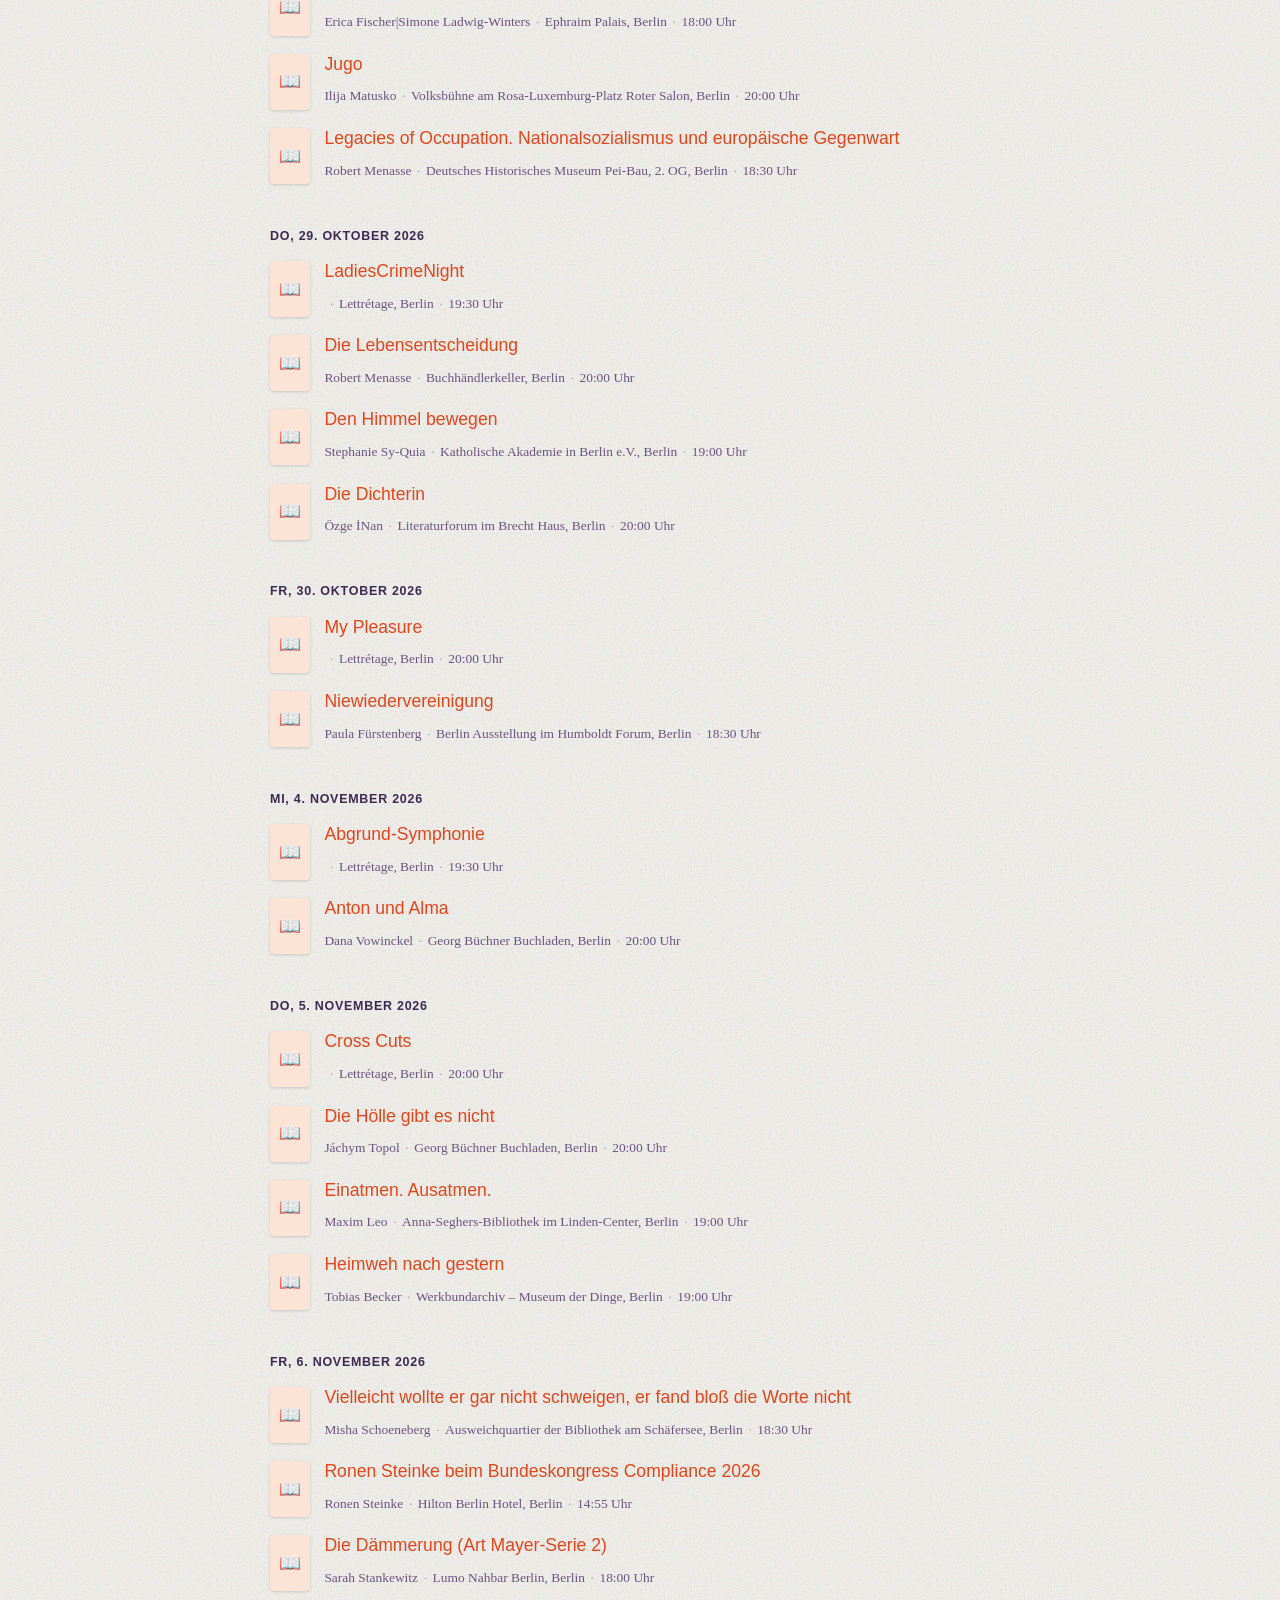
==== commit 5c5e50a1: "Remove the header illustration above the site title Removes the inline SVG (three flat-style charact" ====
--- a/web/index.html
+++ b/web/index.html
@@ -4,7 +4,7 @@
 <meta charset="UTF-8">
 <meta name="viewport" content="width=device-width, initial-scale=1.0">
 <title>Lesungen in Berlin</title>
-<link rel="stylesheet" href="style.css?v=35">
+<link rel="stylesheet" href="style.css?v=36">
 </head>
 <body>
   <svg class="diagonal-accent" aria-hidden="true" focusable="false">
@@ -13,94 +13,6 @@
 
   <header class="site-header">
     <button id="suggest-btn" class="fab-add" title="Lesung vorschlagen" aria-label="Lesung vorschlagen">+</button>
-    <svg class="header-illustration" viewBox="0 0 600 300" aria-hidden="true" focusable="false">
-      <!-- Left: glasses -->
-      <g transform="translate(100,0)">
-        <path d="M -95,300 L -95,215 Q -95,150 -40,140 L 40,140 Q 95,150 95,215 L 95,300 Z" fill="#f6c9e0" stroke="#1a1a1a" stroke-width="5"/>
-        <g fill="#e2461c" stroke="#1a1a1a" stroke-width="4">
-          <circle cx="-50" cy="90" r="16"/>
-          <circle cx="-44" cy="64" r="18"/>
-          <circle cx="-24" cy="46" r="19"/>
-          <circle cx="0" cy="40" r="19"/>
-          <circle cx="24" cy="46" r="19"/>
-          <circle cx="45" cy="66" r="17"/>
-          <circle cx="49" cy="91" r="14"/>
-        </g>
-        <circle cx="0" cy="100" r="46" fill="#fdf6ec" stroke="#1a1a1a" stroke-width="5"/>
-        <path d="M -28,80 Q -18,74 -8,80" fill="none" stroke="#1a1a1a" stroke-width="4" stroke-linecap="round"/>
-        <path d="M 8,80 Q 18,74 28,80" fill="none" stroke="#1a1a1a" stroke-width="4" stroke-linecap="round"/>
-        <circle cx="-16" cy="98" r="8" fill="#fff" stroke="#1a1a1a" stroke-width="3"/>
-        <circle cx="16" cy="98" r="8" fill="#fff" stroke="#1a1a1a" stroke-width="3"/>
-        <circle cx="-15" cy="99" r="3.2" fill="#1a1a1a"/>
-        <circle cx="17" cy="99" r="3.2" fill="#1a1a1a"/>
-        <circle cx="-16" cy="98" r="20" fill="none" stroke="#1a1a1a" stroke-width="4"/>
-        <circle cx="16" cy="98" r="20" fill="none" stroke="#1a1a1a" stroke-width="4"/>
-        <line x1="4" y1="98" x2="-4" y2="98" stroke="#1a1a1a" stroke-width="4"/>
-        <line x1="-36" y1="96" x2="-48" y2="90" stroke="#1a1a1a" stroke-width="4" stroke-linecap="round"/>
-        <line x1="36" y1="96" x2="48" y2="90" stroke="#1a1a1a" stroke-width="4" stroke-linecap="round"/>
-        <path d="M -11,127 Q 0,134 11,127" fill="none" stroke="#1a1a1a" stroke-width="4" stroke-linecap="round"/>
-        <path d="M 36,148 Q 54,130 42,96" fill="none" stroke="#eeb3d1" stroke-width="30" stroke-linecap="round"/>
-        <path d="M 36,148 Q 54,130 42,96" fill="none" stroke="#1a1a1a" stroke-width="5"/>
-        <circle cx="42" cy="90" r="15" fill="#fdf6ec" stroke="#1a1a1a" stroke-width="4"/>
-      </g>
-      <!-- Middle: book -->
-      <g transform="translate(300,0)">
-        <path d="M -95,300 L -95,215 Q -95,150 -40,140 L 40,140 Q 95,150 95,215 L 95,300 Z" fill="#f2872e" stroke="#1a1a1a" stroke-width="5"/>
-        <path d="M -58,98 Q -64,24 0,18 Q 64,24 58,98 L 58,140 L 44,140 L 44,100
-                 Q 40,60 0,58 Q -40,60 -44,100 L -44,140 L -58,140 Z"
-              fill="#2b2130" stroke="#1a1a1a" stroke-width="4"/>
-        <circle cx="0" cy="100" r="46" fill="#fdf6ec" stroke="#1a1a1a" stroke-width="5"/>
-        <path d="M -27,78 Q -17,68 -7,76" fill="none" stroke="#1a1a1a" stroke-width="4" stroke-linecap="round"/>
-        <path d="M 7,76 Q 17,68 27,78" fill="none" stroke="#1a1a1a" stroke-width="4" stroke-linecap="round"/>
-        <circle cx="-16" cy="99" r="9" fill="#fff" stroke="#1a1a1a" stroke-width="3"/>
-        <circle cx="16" cy="99" r="9" fill="#fff" stroke="#1a1a1a" stroke-width="3"/>
-        <circle cx="-16" cy="100" r="3.6" fill="#1a1a1a"/>
-        <circle cx="16" cy="100" r="3.6" fill="#1a1a1a"/>
-        <ellipse cx="0" cy="130" rx="9" ry="13" fill="#1a1a1a"/>
-        <path d="M -40,145 Q -50,195 -32,220" fill="none" stroke="#d9701c" stroke-width="24" stroke-linecap="round"/>
-        <path d="M -40,145 Q -50,195 -32,220" fill="none" stroke="#1a1a1a" stroke-width="5"/>
-        <path d="M 40,145 Q 50,195 32,220" fill="none" stroke="#d9701c" stroke-width="24" stroke-linecap="round"/>
-        <path d="M 40,145 Q 50,195 32,220" fill="none" stroke="#1a1a1a" stroke-width="5"/>
-        <circle cx="-32" cy="224" r="14" fill="#fdf6ec" stroke="#1a1a1a" stroke-width="4"/>
-        <circle cx="32" cy="224" r="14" fill="#fdf6ec" stroke="#1a1a1a" stroke-width="4"/>
-        <rect x="-34" y="203" width="68" height="46" rx="4" fill="#fdf6ec" stroke="#1a1a1a" stroke-width="5"/>
-        <line x1="0" y1="205" x2="0" y2="247" stroke="#1a1a1a" stroke-width="3"/>
-        <line x1="-24" y1="216" x2="-8" y2="216" stroke="#1a1a1a" stroke-width="2.5" opacity="0.55"/>
-        <line x1="-24" y1="228" x2="-8" y2="228" stroke="#1a1a1a" stroke-width="2.5" opacity="0.55"/>
-        <line x1="8" y1="216" x2="24" y2="216" stroke="#1a1a1a" stroke-width="2.5" opacity="0.55"/>
-        <line x1="8" y1="228" x2="24" y2="228" stroke="#1a1a1a" stroke-width="2.5" opacity="0.55"/>
-        <path d="M -12,203 L -4,203 L -4,224 L -8,217 L -12,224 Z" fill="#e2461c"/>
-      </g>
-      <!-- Right: no glasses -->
-      <g transform="translate(500,0)">
-        <path d="M -95,300 L -95,215 Q -95,150 -40,140 L 40,140 Q 95,150 95,215 L 95,300 Z" fill="#e2461c" stroke="#1a1a1a" stroke-width="5"/>
-        <path d="M -50,92 Q -55,30 0,26 Q 55,30 50,92 L 46,110 L 40,92
-                 Q 38,58 0,55 Q -38,58 -40,92 L -46,110 Z"
-              fill="#f2a33c" stroke="#1a1a1a" stroke-width="4"/>
-        <g fill="#f2a33c" stroke="#1a1a1a" stroke-width="4" stroke-linejoin="round">
-          <path d="M -48,50 L -46,4 L -34,46 Z"/>
-          <path d="M -36,42 L -32,-6 L -22,38 Z"/>
-          <path d="M -24,36 L -20,2 L -10,34 Z"/>
-          <path d="M -12,33 L -6,-8 L 2,32 Z"/>
-          <path d="M 0,32 L 8,0 L 14,33 Z"/>
-          <path d="M 12,34 L 20,-6 L 26,36 Z"/>
-          <path d="M 24,38 L 34,2 L 38,42 Z"/>
-          <path d="M 36,46 L 48,6 L 50,50 Z"/>
-        </g>
-        <circle cx="0" cy="100" r="46" fill="#fdf6ec" stroke="#1a1a1a" stroke-width="5"/>
-        <path d="M -28,80 Q -18,74 -8,80" fill="none" stroke="#1a1a1a" stroke-width="4" stroke-linecap="round"/>
-        <path d="M 8,80 Q 18,74 28,80" fill="none" stroke="#1a1a1a" stroke-width="4" stroke-linecap="round"/>
-        <circle cx="-16" cy="98" r="8" fill="#fff" stroke="#1a1a1a" stroke-width="3"/>
-        <circle cx="16" cy="98" r="8" fill="#fff" stroke="#1a1a1a" stroke-width="3"/>
-        <circle cx="-15" cy="99" r="3.2" fill="#1a1a1a"/>
-        <circle cx="17" cy="99" r="3.2" fill="#1a1a1a"/>
-        <path d="M -15,122 Q -7,113 0,118 Q 7,113 15,122 Q 7,129 0,124 Q -7,129 -15,122 Z" fill="#1a1a1a"/>
-        <path d="M -9,135 Q 0,140 9,135" fill="none" stroke="#1a1a1a" stroke-width="4" stroke-linecap="round"/>
-        <path d="M -36,148 Q -54,130 -42,98" fill="none" stroke="#c23a16" stroke-width="30" stroke-linecap="round"/>
-        <path d="M -36,148 Q -54,130 -42,98" fill="none" stroke="#1a1a1a" stroke-width="5"/>
-        <circle cx="-42" cy="92" r="15" fill="#fdf6ec" stroke="#1a1a1a" stroke-width="4"/>
-      </g>
-    </svg>
     <h1 class="site-title"><span class="title-sans">Laut vorlesen</span><span class="title-serif">in Berlin</span></h1>
   </header>
 
@@ -174,7 +86,7 @@
     </form>
   </div>
 
-  <script src="app.js?v=35"></script>
+  <script src="app.js?v=36"></script>
 
   <!-- Lightweight, cookie-free visit counter (GoatCounter -- free, privacy-
        friendly, no account needed by visitors). Replace REPLACE_ME with your
--- a/web/style.css
+++ b/web/style.css
@@ -57,17 +57,6 @@
   text-align: center;
 }
 
-/* Small illustration sitting above the title -- see web/index.html for the
-   actual artwork (three flat-style characters: glasses / a book / no
-   glasses), kept intentionally small so it reads as a little flourish
-   rather than a hero image. */
-.header-illustration {
-  display: block;
-  width: 150px;
-  height: 75px;
-  margin: 0 auto 0.75rem;
-}
-
 /* Sticky search + quick filters: slides out of view while scrolling down
    the list, and slides back in as soon as the user scrolls up even a
    little, without needing to scroll all the way back to the top. */
